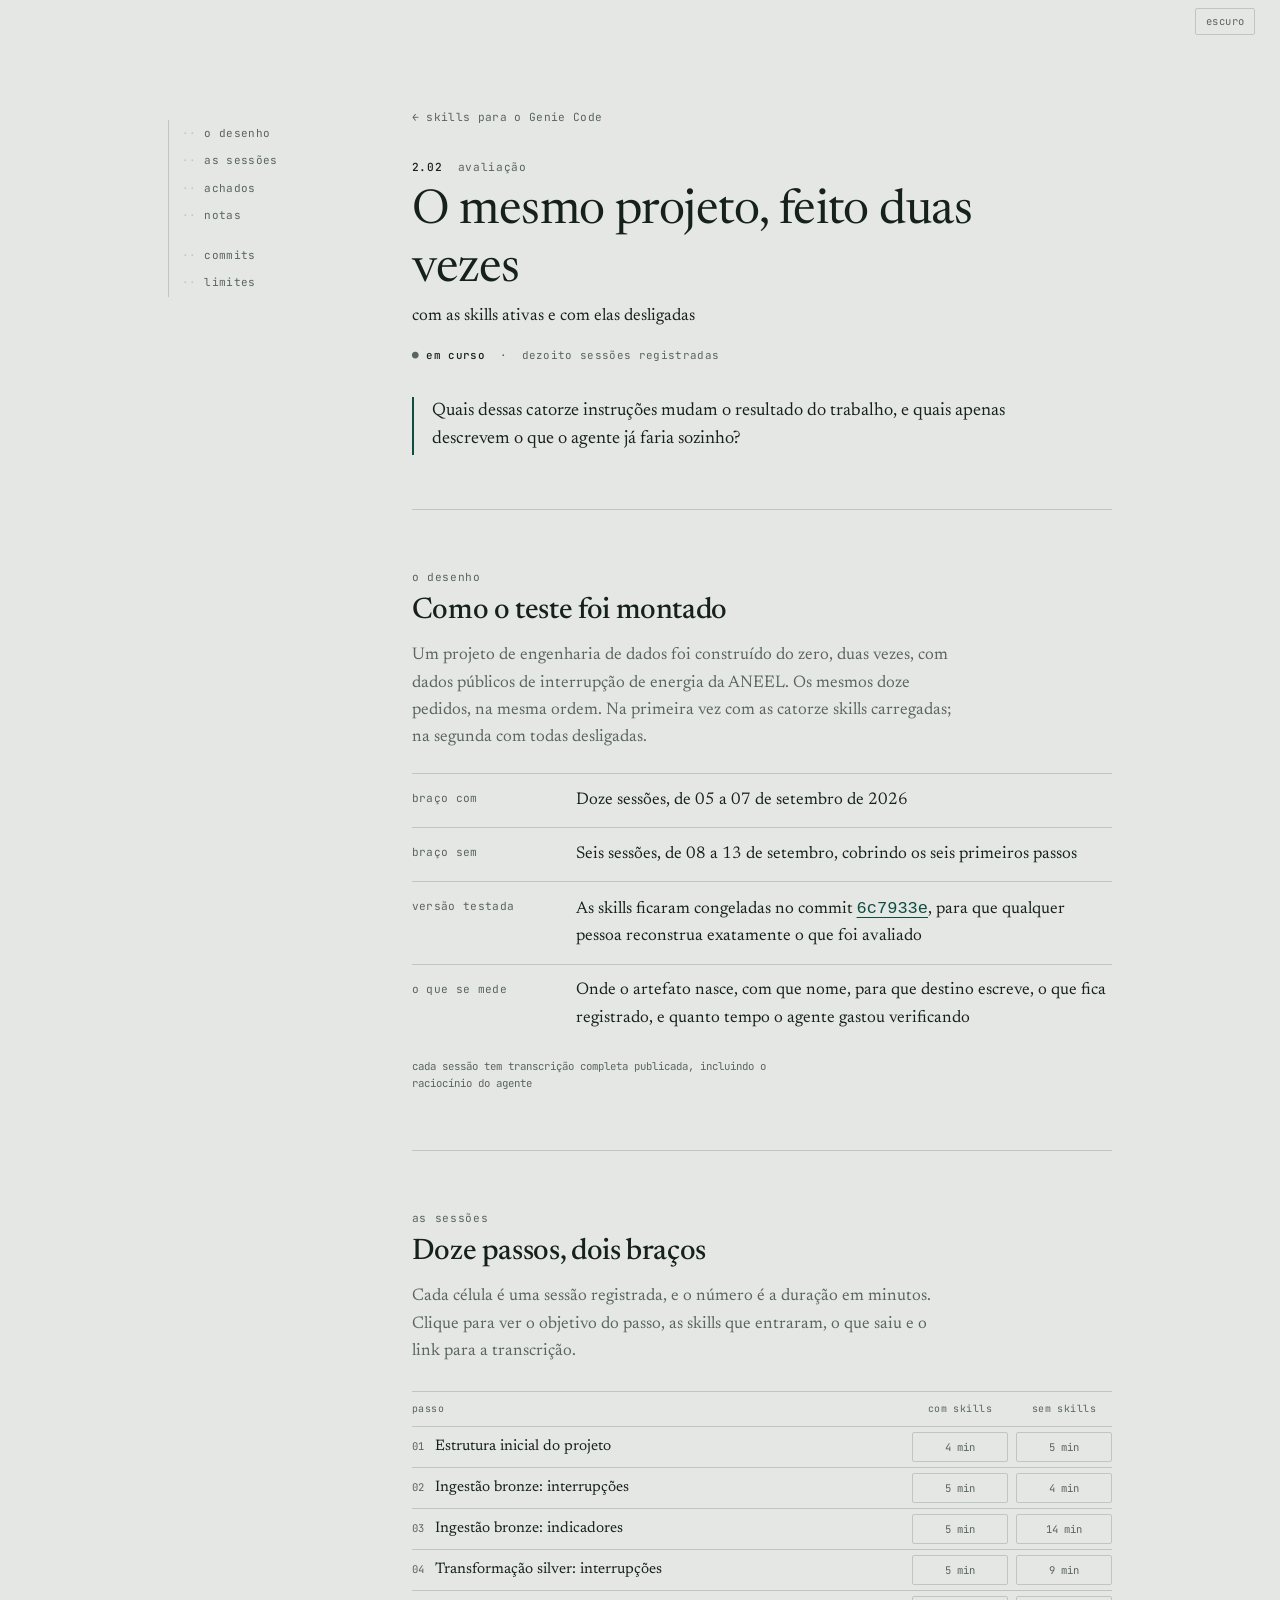
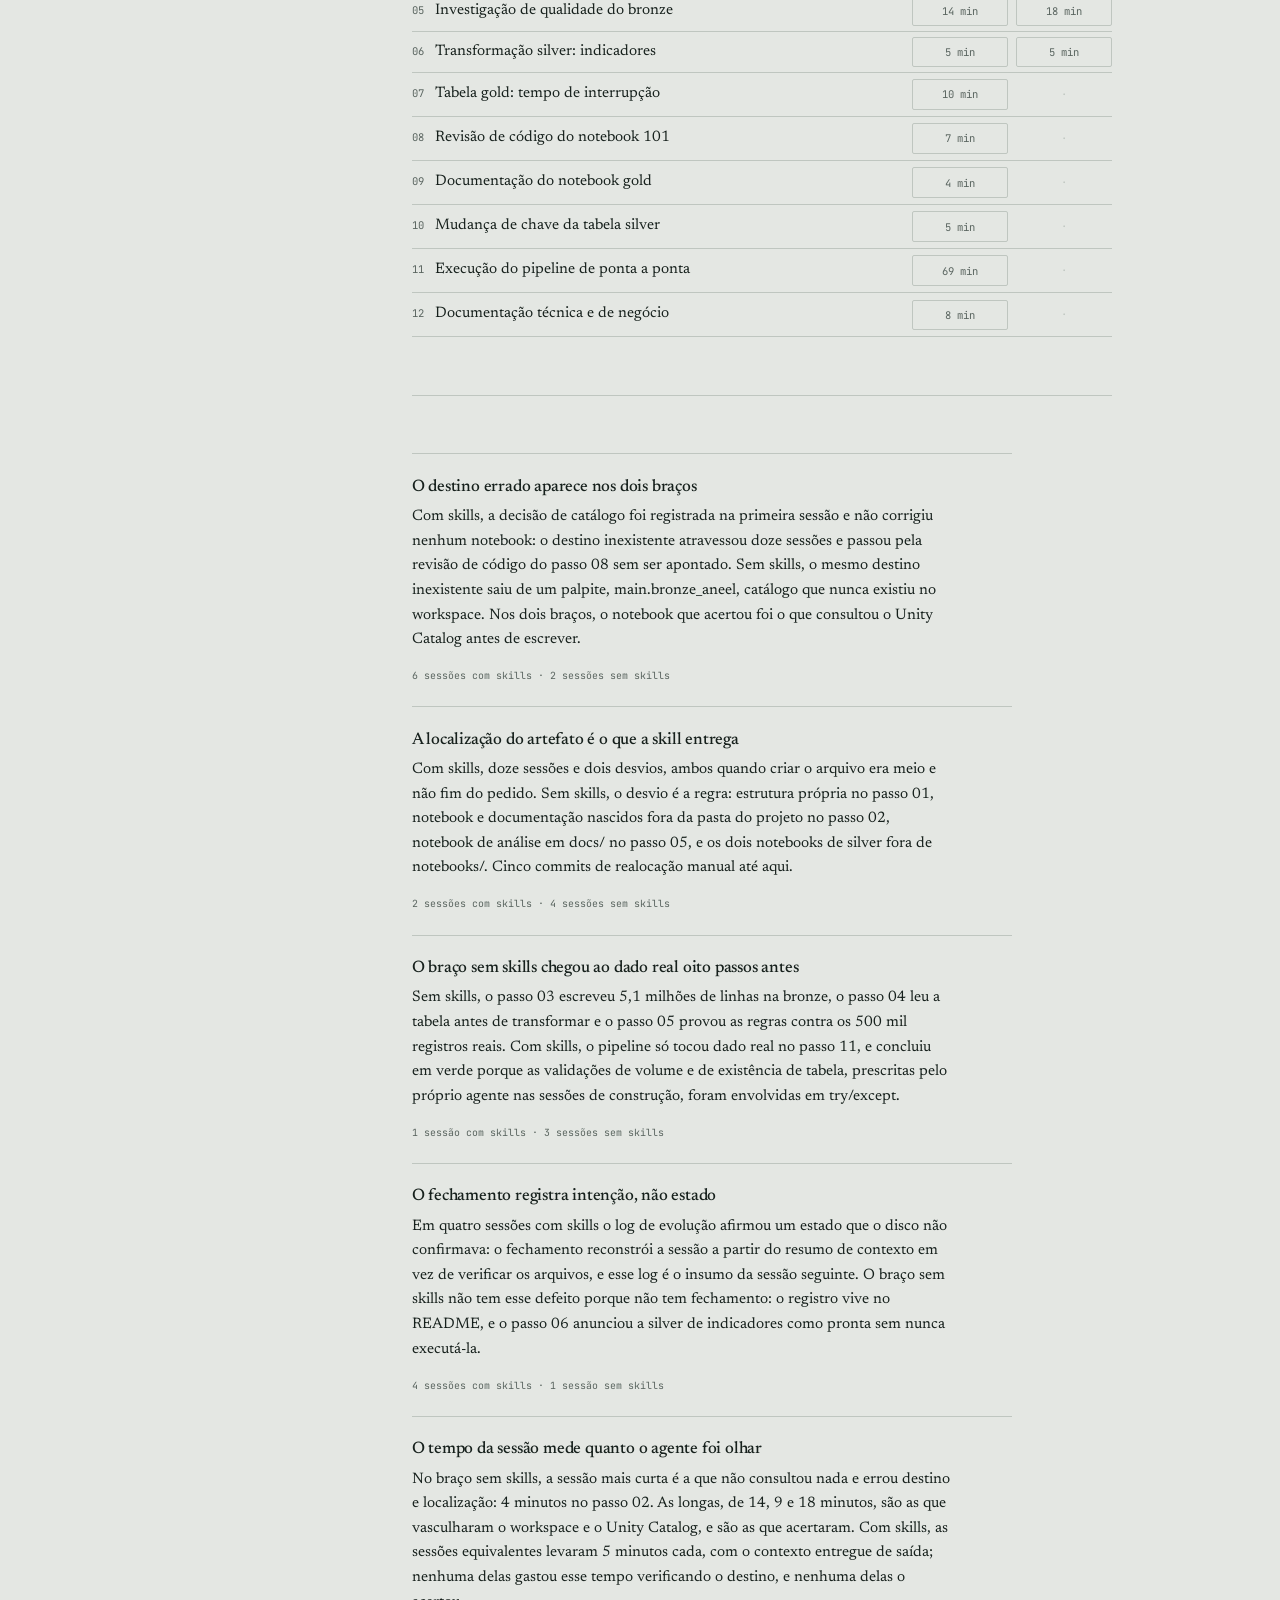
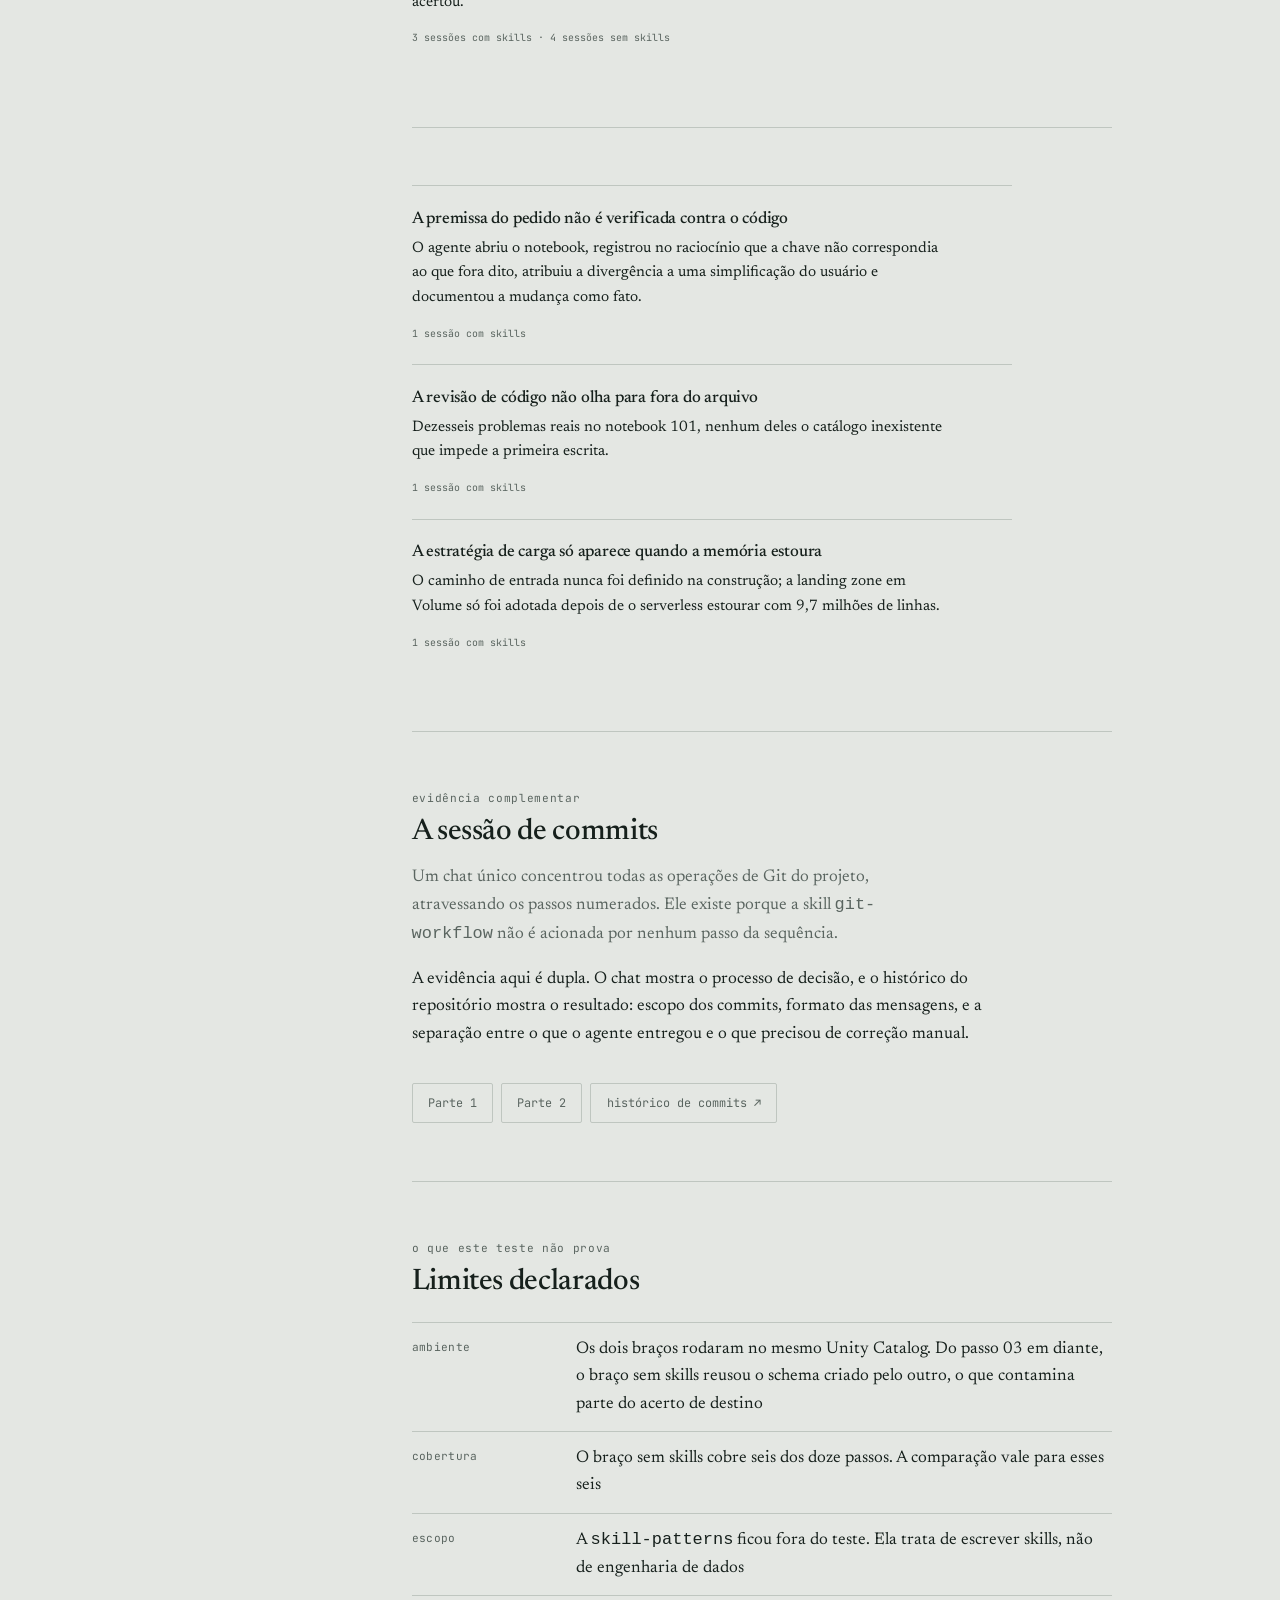
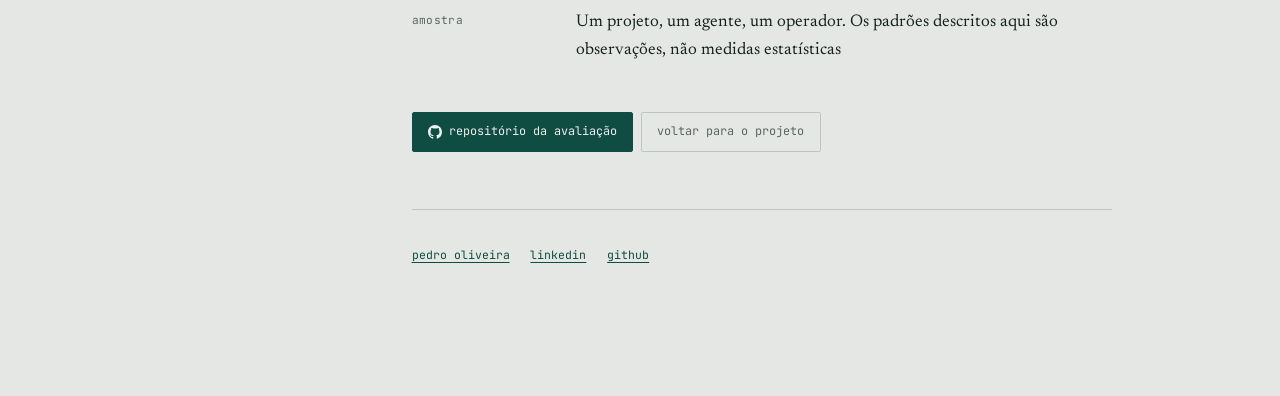
==== avaliacao-skills/index.html @ 4bc43407 "inclui a nova página da avaliação das skills" ====
<!DOCTYPE html>
<html lang="pt-BR">
<head>
<meta charset="utf-8">
<meta name="viewport" content="width=device-width, initial-scale=1">
<title>Avaliação das skills do Genie Code · Pedro Oliveira</title>

<meta name="robots" content="index, follow">
<meta name="author" content="Pedro Oliveira">
<meta name="description" content="Avaliação empírica de catorze skills do Databricks Genie Code: dezoito sessões em dois braços pareados, com as skills ativas e desligadas, sobre o mesmo projeto de dados da ANEEL, com transcrição completa e versão congelada por commit.">
<link rel="icon" href="/favicon.ico" sizes="any">
<link rel="icon" href="/favicon.svg" type="image/svg+xml">
<link rel="apple-touch-icon" href="/apple-touch-icon.png">
<link rel="canonical" href="https://1pedroosilva.github.io/avaliacao-skills/">

<meta property="og:type" content="article">
<meta property="og:locale" content="pt_BR">
<meta property="og:url" content="https://1pedroosilva.github.io/avaliacao-skills/">
<meta property="og:title" content="Avaliação das skills do Genie Code">
<meta property="og:description" content="O mesmo projeto de dados feito duas vezes, com as skills ativas e com elas desligadas. Dezoito sessões, transcrição completa, versão congelada.">
<meta property="og:image" content="https://1pedroosilva.github.io/og.png">
<meta name="twitter:card" content="summary_large_image">

<script type="application/ld+json">
{
  "@context":"https://schema.org",
  "@type":"Dataset",
  "name":"Avaliacao pareada de skills do Databricks Genie Code",
  "description":"Dezoito sessoes de trabalho registradas em dois bracos pareados, doze com skills ativas e seis sem, sobre o mesmo projeto de engenharia de dados com dados publicos da ANEEL.",
  "url":"https://1pedroosilva.github.io/avaliacao-skills/",
  "license":"https://github.com/1pedroosilva/genie-skills-eval",
  "creator":{"@type":"Person","name":"Pedro Oliveira","url":"https://1pedroosilva.github.io/"},
  "variableMeasured":["localizacao do artefato","nomenclatura","destino de gravacao","registro de estado","duracao da sessao"]
}
</script>

<meta name="color-scheme" content="light dark">
<script>
(function(){
  var t=null;
  try{t=localStorage.getItem('tema');}catch(e){}
  if(!t) t = matchMedia('(prefers-color-scheme: dark)').matches ? 'escuro' : 'claro';
  document.documentElement.dataset.tema=t;
})();
</script>

<link rel="preconnect" href="https://fonts.googleapis.com">
<link rel="preconnect" href="https://fonts.gstatic.com" crossorigin>
<link href="https://fonts.googleapis.com/css2?family=Newsreader:ital,opsz,wght@0,6..72,300;0,6..72,400;0,6..72,500;0,6..72,600&family=JetBrains+Mono:wght@400;500&display=swap" rel="stylesheet">

<style>
:root{
  --paper:#E4E7E3; --panel:#EDEFEC; --panel-deep:#D9DDD8;
  --ink:#16201C; --ink-soft:#5A6560; --rule:#BFC6C0;
  --accent:#0F4C42; --flag:#9C4A2F;
  --serif:"Newsreader",Georgia,serif;
  --mono:"JetBrains Mono",ui-monospace,SFMono-Regular,Menlo,monospace;
  --col:60ch; --step:220ms;
}
html[data-tema="escuro"]{
  --paper:#151B19; --panel:#1C2321; --panel-deep:#111716;
  --ink:#DCE3DE; --ink-soft:#8B9891; --rule:#2C3633;
  --accent:#79C4B0; --flag:#D4785C;
}
@media (prefers-reduced-motion:reduce){
  :root{--step:1ms}
  *,*::before,*::after{animation-duration:1ms!important;transition-duration:1ms!important}
}
*{box-sizing:border-box}
html{scroll-behavior:smooth}
@media (prefers-reduced-motion:reduce){html{scroll-behavior:auto}}

body{
  margin:0;background:var(--paper);color:var(--ink);
  font-family:var(--serif);font-size:17px;line-height:1.62;
  font-optical-sizing:auto;-webkit-font-smoothing:antialiased;
}
a{color:var(--accent);text-underline-offset:.22em;text-decoration-thickness:.055em}
a:hover{color:var(--ink)}
:focus-visible{outline:2px solid var(--accent);outline-offset:3px;border-radius:2px}

h1,h2,h3,h4{font-weight:500;line-height:1.2;letter-spacing:-.012em;margin:0}
h1{font-size:clamp(1.95rem,5.2vw,3rem);font-weight:400}
h2{font-size:clamp(1.4rem,3.6vw,1.85rem)}
h3{font-size:1.08rem}
h4{font-family:var(--mono);font-size:.84rem;font-weight:500}
p{margin:0 0 1em;max-width:var(--col)}
p:last-child{margin-bottom:0}

.shell{max-width:1040px;margin:0 auto;padding:0 clamp(1.15rem,4vw,3rem);display:grid;grid-template-columns:minmax(0,1fr)}
@media (min-width:1000px){.shell{grid-template-columns:186px minmax(0,1fr);column-gap:3.6rem}}
.index{display:none}
@media (min-width:1000px){
  .index{display:block;position:sticky;top:0;align-self:start;height:100vh;padding-top:7.5rem;overflow:hidden}
  .index ol{list-style:none;margin:0;padding:0;border-left:1px solid var(--rule)}
  .index a{
    display:flex;gap:.5rem;padding:.3rem 0 .3rem .8rem;margin-left:-1px;border-left:1px solid transparent;
    font-family:var(--mono);font-size:.69rem;letter-spacing:.03em;color:var(--ink-soft);
    text-decoration:none;transition:color var(--step),border-color var(--step);
  }
  .index a[aria-current="true"]{color:var(--ink);border-left-color:var(--accent)}
  .index a:hover{color:var(--ink)}
  .index .num{color:var(--rule);font-variant-numeric:tabular-nums}
  .index a[aria-current="true"] .num{color:var(--accent)}
  .index .gap{height:.75rem}
}
.tema{
  position:fixed;top:.5rem;right:clamp(.8rem,3vw,1.6rem);z-index:60;
  font-family:var(--mono);font-size:.66rem;letter-spacing:.04em;
  padding:.34rem .6rem;cursor:pointer;
  background:color-mix(in srgb,var(--paper) 82%,transparent);backdrop-filter:blur(9px);
  color:var(--ink-soft);border:1px solid var(--rule);border-radius:2px;
  transition:color var(--step),border-color var(--step);
}
.tema:hover{color:var(--ink);border-color:var(--ink-soft)}

.railbar{
  position:sticky;top:0;z-index:40;display:flex;align-items:center;
  padding:.55rem clamp(1.15rem,4vw,3rem);
  background:color-mix(in srgb,var(--paper) 88%,transparent);backdrop-filter:blur(9px);
  border-bottom:1px solid var(--rule);
  font-family:var(--mono);font-size:.68rem;letter-spacing:.05em;color:var(--ink-soft);
}
.railbar .bar{position:absolute;left:0;right:0;bottom:-1px;height:1px;pointer-events:none}
.railbar .bar i{display:block;height:100%;background:var(--accent);width:0;transition:width 90ms linear}
@media (min-width:1000px){.railbar{display:none}}

main{padding-bottom:4rem;min-width:0}
section{padding:3.6rem 0;border-top:1px solid var(--rule);min-width:0}
section:first-of-type{border-top:0}
.marker{font-family:var(--mono);font-size:.7rem;letter-spacing:.06em;color:var(--ink-soft);margin-bottom:.5rem}
.marker b{color:var(--ink);font-weight:500}
.lede{font-size:1.06rem;color:var(--ink-soft);max-width:var(--col)}
.pstatus{font-family:var(--mono);font-size:.68rem;color:var(--ink-soft);letter-spacing:.03em;margin:.7rem 0 0}
.pstatus b{color:var(--ink);font-weight:500}
.hint{font-family:var(--mono);font-size:.67rem;color:var(--ink-soft);margin-top:.8rem;max-width:var(--col)}

.back{
  display:inline-flex;gap:.45rem;font-family:var(--mono);font-size:.7rem;letter-spacing:.03em;
  text-decoration:none;color:var(--ink-soft);margin-bottom:2rem;
}
.back:hover{color:var(--ink)}
.hero{padding:6.5rem 0 3.4rem}
.hero h1{margin-bottom:.2rem;max-width:22ch}
.reveal{opacity:0;transform:translateY(9px);animation:rise .6s cubic-bezier(.2,.7,.3,1) forwards}
.reveal:nth-child(2){animation-delay:.06s}
.reveal:nth-child(3){animation-delay:.13s}
.reveal:nth-child(4){animation-delay:.2s}
.reveal:nth-child(5){animation-delay:.27s}
@keyframes rise{to{opacity:1;transform:none}}
@media (prefers-reduced-motion:reduce){.reveal{opacity:1;transform:none;animation:none}}

.ask{
  margin:2rem 0 0;padding:.1rem 0 .1rem 1.15rem;border-left:2px solid var(--accent);
  font-size:1.14rem;line-height:1.5;color:var(--ink);max-width:var(--col);
}

/* cabeçalho de etapa */
.stage{display:flex;align-items:baseline;gap:1rem;margin-bottom:.35rem;max-width:var(--col)}
.stage .n{
  font-family:var(--mono);font-size:.72rem;color:var(--accent);letter-spacing:.06em;
  flex:0 0 auto;padding-top:.1rem;
}
.q{margin:.7rem 0 1.4rem;max-width:var(--col);font-size:1.02rem}
.q em{
  display:block;font-family:var(--mono);font-style:normal;font-size:.65rem;
  letter-spacing:.07em;color:var(--ink-soft);margin-bottom:.4rem;
}

/* cadeia das etapas */
.chain{display:flex;flex-wrap:wrap;gap:.3rem;margin-top:1.6rem;max-width:var(--col)}
.chain a{
  font-family:var(--mono);font-size:.68rem;padding:.42rem .68rem;text-decoration:none;
  color:var(--ink-soft);border:1px solid var(--rule);border-radius:2px;
  transition:color var(--step),border-color var(--step);
}
.chain a:hover{color:var(--ink);border-color:var(--ink-soft)}
.chain a .dot{color:var(--accent)}
.chain a.off{color:var(--rule)}
.chain a.off .dot{color:var(--rule)}
.chain a .ar{color:var(--rule);margin-left:.15rem;transition:transform var(--step),color var(--step);display:inline-block}
.chain a:hover .ar{color:var(--accent);transform:translateY(2px)}

/* retorno ao mapa das etapas */
.nav{display:flex;align-items:center;gap:.1rem;margin-left:auto;flex:0 0 auto}
.nav a,.nav span{
  display:inline-flex;align-items:center;justify-content:center;
  width:28px;height:28px;border-radius:2px;color:var(--ink-soft);
  transition:color var(--step),background var(--step);
}
.nav a:hover{color:var(--accent);background:var(--panel)}
.nav span{color:var(--rule);cursor:default}
.nav svg{width:15px;height:15px;fill:none;stroke:currentColor;stroke-width:1.6;
  stroke-linecap:round;stroke-linejoin:round}

/* botão flutuante de topo */
.topo{
  position:fixed;right:clamp(.8rem,3vw,1.6rem);bottom:1.1rem;z-index:55;
  display:flex;align-items:center;gap:.4rem;padding:.45rem .7rem;cursor:pointer;
  font-family:var(--mono);font-size:.65rem;letter-spacing:.04em;
  background:color-mix(in srgb,var(--paper) 88%,transparent);backdrop-filter:blur(9px);
  color:var(--ink-soft);border:1px solid var(--rule);border-radius:2px;
  opacity:0;pointer-events:none;transform:translateY(6px);
  transition:opacity var(--step),transform var(--step),color var(--step),border-color var(--step);
}
.topo.on{opacity:1;pointer-events:auto;transform:none}
.topo:hover{color:var(--ink);border-color:var(--ink-soft)}

/* etiquetas de tema */
.temas{display:flex;flex-wrap:wrap;align-items:center;gap:.3rem;margin-top:1.4rem;max-width:var(--col)}
.temas em{
  font-family:var(--mono);font-size:.62rem;font-style:normal;letter-spacing:.06em;
  color:var(--rule);margin-right:.2rem;
}
.temas span{
  font-family:var(--mono);font-size:.64rem;letter-spacing:.02em;color:var(--ink-soft);
  border:1px solid var(--rule);border-radius:2px;padding:.22rem .5rem;
}

/* nota técnica */
.tech-note{
  font-family:var(--mono);font-size:.69rem;line-height:1.85;color:var(--ink-soft);
  margin-top:1.1rem;padding-left:.9rem;border-left:2px solid var(--rule);max-width:var(--col);
}
.tech-note b{color:var(--ink);font-weight:500}

/* widget: republicação */
.widget{margin-top:1.7rem;border:1px solid var(--rule);border-radius:2px;background:var(--panel);padding:1.1rem 1.15rem;max-width:var(--col)}
.wlabel{font-family:var(--mono);font-size:.66rem;letter-spacing:.04em;color:var(--ink-soft);margin-bottom:.9rem}
input[type=range]{
  -webkit-appearance:none;appearance:none;width:100%;height:2px;background:var(--rule);
  border-radius:2px;outline:none;cursor:pointer;margin:.2rem 0;
}
input[type=range]::-webkit-slider-thumb{
  -webkit-appearance:none;width:17px;height:17px;border-radius:50%;
  background:var(--accent);border:3px solid var(--panel);cursor:grab;
}
input[type=range]::-moz-range-thumb{
  width:17px;height:17px;border-radius:50%;background:var(--accent);
  border:3px solid var(--panel);cursor:grab;
}
.scale{display:flex;justify-content:space-between;font-family:var(--mono);font-size:.62rem;color:var(--ink-soft);margin-top:.35rem}
.readout{margin-top:1rem;padding-top:.9rem;border-top:1px solid var(--rule);font-family:var(--mono);font-size:.72rem;line-height:1.85}
.readout .big{font-size:1.5rem;color:var(--ink);letter-spacing:-.01em;display:block;margin:.15rem 0 .35rem;font-variant-numeric:tabular-nums}
.readout .meta{color:var(--ink-soft)}

table{border-collapse:collapse;width:100%;margin-top:1.2rem;font-family:var(--mono);font-size:.68rem;max-width:var(--col)}
th{text-align:left;font-weight:400;color:var(--ink-soft);letter-spacing:.04em;padding:.45rem .6rem .45rem 0;border-bottom:1px solid var(--rule)}
td{padding:.5rem .6rem .5rem 0;border-bottom:1px solid var(--rule);color:var(--ink-soft);font-variant-numeric:tabular-nums;transition:color var(--step)}
tr[data-on="true"] td{color:var(--ink)}
tr[data-on="true"] td:first-child::before{content:"\25B8 ";color:var(--accent)}

/* widget: comparador de escala */
.diff{display:grid;position:relative;border:1px solid var(--rule);border-radius:2px;overflow:hidden;background:var(--panel)}
.pane{grid-area:1/1;padding:1.1rem 1.15rem;font-family:var(--mono);font-size:.7rem;line-height:1.95}
.pane.b{background:var(--panel-deep)}
.pane.a{background:var(--panel);border-right:2px solid var(--accent)}
.pane .co{color:var(--ink-soft);letter-spacing:.03em}
.pane .vl{color:var(--ink);font-variant-numeric:tabular-nums;font-size:.86rem}
.pane .note{display:block;margin-top:.9rem;color:var(--ink-soft);line-height:1.7}
.pane .warn{color:var(--flag)}

/* pilar em acordeão */
.acc{margin-top:1.8rem;max-width:var(--col)}
details{border-bottom:1px solid var(--rule)}
details.first{border-top:1px solid var(--rule)}
summary{cursor:pointer;list-style:none;padding:.9rem 0;display:flex;gap:.9rem;align-items:baseline}
summary::-webkit-details-marker{display:none}
summary::after{content:"+";margin-left:auto;color:var(--ink-soft);font-family:var(--mono);font-size:.9rem}
details[open] summary::after{content:"\2212";color:var(--accent)}
summary:hover{color:var(--accent)}
summary h4{font-family:var(--serif);font-size:1.02rem;font-weight:500;letter-spacing:-.01em}
.dbody{padding:0 0 1.3rem}
.dbody p{font-size:.95rem}

/* linha do tempo */
.tl{margin-top:1.6rem;border-left:1px solid var(--rule);padding-left:1.4rem}
.tl li{list-style:none;position:relative;padding-bottom:1.9rem}
.tl li:last-child{padding-bottom:0}
.tl li::before{
  content:"";position:absolute;left:calc(-1.4rem - 4px);top:.55rem;
  width:7px;height:7px;border-radius:50%;background:var(--paper);border:1px solid var(--ink-soft);
}
.tl li[data-undo="true"]::before{background:var(--flag);border-color:var(--flag)}
.tl ul{margin:0;padding:0}
.tl .d{font-family:var(--mono);font-size:.66rem;color:var(--ink-soft);letter-spacing:.04em}
.tl h4{margin:.15rem 0 .45rem;font-family:var(--serif);font-size:1.02rem;font-weight:500;letter-spacing:-.01em}
.tl p{font-size:.95rem}

.rows{margin-top:1.3rem}
.row{display:grid;gap:.25rem 2rem;padding:.8rem 0;border-top:1px solid var(--rule)}
@media (min-width:640px){.row{grid-template-columns:132px 1fr}}
.row .k{font-family:var(--mono);font-size:.7rem;color:var(--ink-soft);letter-spacing:.03em;padding-top:.22em}
.row .v{max-width:var(--col)}

.go{display:flex;flex-wrap:wrap;gap:.5rem;margin-top:2.2rem}
.go .chatbtn{
  font-family:var(--mono);font-size:.74rem;padding:.58rem .95rem;cursor:pointer;
  background:transparent;border:1px solid var(--rule);border-radius:2px;color:var(--ink-soft);
  transition:color var(--step),border-color var(--step);
}
.go .chatbtn:hover{color:var(--ink);border-color:var(--ink-soft)}
.go a{
  display:inline-flex;align-items:center;gap:.45rem;
  font-family:var(--mono);font-size:.74rem;padding:.58rem .95rem;text-decoration:none;
  border:1px solid var(--rule);border-radius:2px;color:var(--ink-soft);
  transition:background var(--step),color var(--step),border-color var(--step);
}
.go a:hover{color:var(--ink);border-color:var(--ink-soft)}
.go a.main{background:var(--accent);border-color:var(--accent);color:var(--panel)}
.go a.main:hover{background:transparent;color:var(--ink);border-color:var(--ink-soft)}
html[data-tema="escuro"] .go a.main{color:#101614}
html[data-tema="escuro"] .go a.main:hover{color:var(--ink)}
.go a svg{width:14px;height:14px;fill:currentColor;flex:0 0 auto}

@media (max-width:520px){
  body{font-size:16px}
  .hero{padding:5rem 0 3rem}
  .ask{font-size:1.04rem}
  .stage{gap:.7rem}
  .pane{font-size:.64rem;padding:.9rem}
}

footer{border-top:1px solid var(--rule);padding:2.2rem 0 4rem;font-family:var(--mono);font-size:.72rem;color:var(--ink-soft)}
footer a{margin-right:1.3rem}

/* ── simulações ───────────────────────────── */
.sim{margin-top:1.5rem;border:1px solid var(--rule);border-radius:2px;background:var(--panel);max-width:var(--col);overflow:hidden}
.simhead{
  display:flex;align-items:center;gap:.6rem;padding:.6rem .95rem;border-bottom:1px solid var(--rule);
  font-family:var(--mono);font-size:.65rem;letter-spacing:.04em;color:var(--ink-soft);
}
.tag{
  margin-left:auto;font-size:.58rem;letter-spacing:.07em;padding:.12rem .38rem;
  border:1px solid var(--rule);border-radius:2px;color:var(--ink-soft);
}
.btns{display:flex;flex-wrap:wrap;gap:.35rem;padding:.8rem .95rem 0}
.btns button{
  font-family:var(--mono);font-size:.65rem;padding:.36rem .6rem;cursor:pointer;
  background:transparent;color:var(--ink-soft);border:1px solid var(--rule);border-radius:2px;
  transition:background var(--step),color var(--step),border-color var(--step);
}
.btns button:hover{color:var(--ink);border-color:var(--ink-soft)}
.btns button[aria-pressed="true"]{background:var(--accent);border-color:var(--accent);color:var(--panel)}
html[data-tema="escuro"] .btns button[aria-pressed="true"]{color:#101614}
.log{padding:.9rem .95rem 1.05rem;font-family:var(--mono);font-size:.67rem;line-height:1.95}
.log .ln{display:flex;gap:.7rem;opacity:0;animation:slidein .3s ease-out forwards}
.log .ln .y{color:var(--ink-soft);flex:0 0 3.4em;font-variant-numeric:tabular-nums}
.log .ln .s{color:var(--ink)}
.log .ln.mut .s{color:var(--ink-soft)}
.log .ln.hit .s{color:var(--accent)}
.log .ln.bad .s{color:var(--flag)}
.log .sum{
  display:block;margin-top:.75rem;padding-top:.6rem;border-top:1px solid var(--rule);
  color:var(--ink-soft);opacity:0;animation:slidein .3s .18s ease-out forwards;
}
.log .sum b{color:var(--ink);font-weight:500}
@keyframes slidein{from{opacity:0;transform:translateX(-4px)}to{opacity:1;transform:none}}
@media (prefers-reduced-motion:reduce){.log .ln,.log .sum{animation:none;opacity:1}}

/* trecho de código */
.code{
  margin-top:1.2rem;border:1px solid var(--rule);border-radius:2px;
  background:var(--panel-deep);overflow:hidden;
}
.code .file{
  display:flex;align-items:center;gap:.5rem;padding:.5rem .85rem;border-bottom:1px solid var(--rule);
  font-family:var(--mono);font-size:.62rem;letter-spacing:.03em;color:var(--ink-soft);
}
.code .file b{color:var(--ink);font-weight:500}
.code pre{
  margin:0;padding:.85rem .85rem .95rem;overflow-x:auto;
  font-family:var(--mono);font-size:.66rem;line-height:1.85;color:var(--ink);
}
.code .cm{color:var(--ink-soft)}
.code .kw{color:var(--accent)}
.code .st{color:var(--ink-soft)}

/* abas dos pilares */
.tabs{display:flex;flex-wrap:wrap;gap:.35rem;margin-top:1.7rem;max-width:var(--col)}
.tabs button{
  font-family:var(--mono);font-size:.68rem;padding:.45rem .75rem;cursor:pointer;
  background:transparent;color:var(--ink-soft);border:1px solid var(--rule);border-radius:2px;
  transition:background var(--step),color var(--step),border-color var(--step);
}
.tabs button:hover{color:var(--ink);border-color:var(--ink-soft)}
.tabs button[aria-selected="true"]{background:var(--accent);border-color:var(--accent);color:var(--panel)}
html[data-tema="escuro"] .tabs button[aria-selected="true"]{color:#101614}
.tabbody{
  margin-top:.75rem;max-width:var(--col);border:1px solid var(--rule);border-radius:2px;
  background:var(--panel);padding:1.2rem 1.25rem;
}
.tabbody h4{font-family:var(--serif);font-size:1.06rem;font-weight:500;letter-spacing:-.01em}
.tabbody .one{font-family:var(--mono);font-size:.7rem;color:var(--ink-soft);margin:.3rem 0 .9rem}
.tabbody p{font-size:.95rem}
.tabpanel[hidden]{display:none}
.tabpanel{animation:fadein var(--step) ease-out}
@keyframes fadein{from{opacity:.35}to{opacity:1}}
@media (prefers-reduced-motion:reduce){.tabpanel{animation:none}}

/* mapa dos três problemas */
.probs{margin-top:1.5rem;max-width:var(--col)}
.prob{
  display:grid;gap:.15rem .9rem;padding:.85rem 0;border-top:1px solid var(--rule);
  text-decoration:none;color:inherit;transition:border-color var(--step);
}
.prob:last-child{border-bottom:1px solid var(--rule)}
@media (min-width:560px){.prob{grid-template-columns:1fr auto;align-items:baseline}}
.prob .t{font-size:1rem}
.prob .g{font-family:var(--mono);font-size:.64rem;color:var(--ink-soft);letter-spacing:.03em;white-space:nowrap}
.prob:hover{border-color:var(--accent)}
.prob:hover .t{color:var(--accent)}
.prob:hover .g{color:var(--ink)}


/* matriz de sessões */
.matriz{margin-top:1.6rem;border-top:1px solid var(--rule)}
.mcab{display:grid;grid-template-columns:1fr 96px 96px;gap:.5rem;padding:.55rem 0;
  border-bottom:1px solid var(--rule);font-family:var(--mono);font-size:.62rem;
  letter-spacing:.05em;color:var(--ink-soft)}
.mcab span:not(:first-child){text-align:center}
.lin{display:grid;grid-template-columns:1fr 96px 96px;gap:.5rem;align-items:center;
  padding:.3rem 0;border-bottom:1px solid var(--rule)}
.lin .tit{display:flex;gap:.7rem;align-items:baseline;font-size:.95rem;min-width:0}
.lin .tit i{font-family:var(--mono);font-size:.66rem;font-style:normal;color:var(--ink-soft);flex:0 0 auto}
.cel{
  font-family:var(--mono);font-size:.66rem;padding:.45rem .2rem;cursor:pointer;text-align:center;
  background:transparent;color:var(--ink-soft);border:1px solid var(--rule);border-radius:2px;
  transition:background var(--step),color var(--step),border-color var(--step);
}
.cel:hover{color:var(--ink);border-color:var(--ink-soft)}
.cel[aria-pressed="true"]{background:var(--accent);border-color:var(--accent);color:var(--panel)}
html[data-tema="escuro"] .cel[aria-pressed="true"]{color:#101614}
.cel.vazia{border-color:transparent;color:var(--rule);cursor:default;pointer-events:none}

.det{margin:.2rem 0 .9rem;border-left:2px solid var(--accent);background:var(--panel);
  padding:1.1rem 1.2rem;border-radius:0 2px 2px 0;position:relative;
  animation:abrirdet .22s ease-out}
.det[hidden]{display:none}
@keyframes abrirdet{from{opacity:0;transform:translateY(-4px)}to{opacity:1;transform:none}}
.fechar{
  position:absolute;top:.75rem;right:.85rem;cursor:pointer;
  font-family:var(--mono);font-size:.62rem;letter-spacing:.04em;padding:.28rem .5rem;
  background:transparent;color:var(--ink-soft);border:1px solid var(--rule);border-radius:2px;
}
.fechar:hover{color:var(--ink);border-color:var(--ink-soft)}
.det .meta{font-family:var(--mono);font-size:.63rem;letter-spacing:.04em;color:var(--ink-soft);margin-bottom:.3rem}
.det h3{font-size:1.1rem;font-weight:500;margin-bottom:.7rem}
.det .obj{font-size:.97rem;margin-bottom:1.1rem}
.det .rot{font-family:var(--mono);font-size:.62rem;letter-spacing:.06em;color:var(--ink-soft);
  margin:1rem 0 .45rem;padding-top:.75rem;border-top:1px solid var(--rule)}
.det ul{list-style:none;margin:0;padding:0}
.det li{font-family:var(--mono);font-size:.68rem;line-height:1.9;display:flex;flex-wrap:wrap;gap:.15rem .6rem}
.det li .glosa{color:var(--ink-soft)}
.det .manual{color:var(--flag);font-size:.62rem}
.det .nada{font-family:var(--mono);font-size:.66rem;color:var(--ink-soft)}
.det .abrir{display:inline-flex;align-items:center;gap:.4rem;margin-top:1.2rem;cursor:pointer;
  font-family:var(--mono);font-size:.7rem;padding:.5rem .85rem;text-decoration:none;
  background:transparent;border:1px solid var(--accent);border-radius:2px;color:var(--accent)}
.det .abrir:hover{background:var(--accent);color:var(--panel)}
html[data-tema="escuro"] .det .abrir:hover{color:#101614}

/* camada de leitura da transcrição */
.leitor{position:fixed;inset:0;z-index:90;display:none}
.leitor.on{display:block}
.leitor .fundo{position:absolute;inset:0;background:color-mix(in srgb,var(--ground,#000) 58%,transparent);
  backdrop-filter:blur(3px)}
.leitor .caixa{
  position:absolute;inset:2.5vh 50% 2.5vh 50%;transform:translateX(-50%);
  width:min(1080px,96vw);display:flex;flex-direction:column;
  background:var(--paper);border:1px solid var(--rule);border-radius:3px;overflow:hidden;
}
.leitor .topo-caixa{
  display:flex;align-items:center;gap:.8rem;padding:.7rem .9rem;
  border-bottom:1px solid var(--rule);background:var(--panel);
  font-family:var(--mono);font-size:.66rem;color:var(--ink-soft);
}
.leitor .topo-caixa b{color:var(--ink);font-weight:500}
.leitor .topo-caixa .dir{margin-left:auto;display:flex;gap:.4rem}
.leitor .topo-caixa a,.leitor .topo-caixa button{
  font-family:var(--mono);font-size:.64rem;padding:.32rem .6rem;cursor:pointer;text-decoration:none;
  background:transparent;color:var(--ink-soft);border:1px solid var(--rule);border-radius:2px;
}
.leitor .topo-caixa a:hover,.leitor .topo-caixa button:hover{color:var(--ink);border-color:var(--ink-soft)}
.leitor iframe{flex:1 1 auto;width:100%;border:0;background:var(--paper)}
@media (max-width:620px){.leitor .caixa{inset:0;width:100%;transform:none;border-radius:0;border:0}}
body.travado{overflow:hidden}

/* achados */
.ach{padding:1.4rem 0;border-top:1px solid var(--rule);max-width:var(--col)}
.ach h3{font-size:1.05rem;font-weight:500;margin-bottom:.5rem}
.ach p{font-size:.95rem}
.ach .onde{font-family:var(--mono);font-size:.62rem;color:var(--ink-soft);margin-top:.7rem}
</style>
</head>

<body>

<button class="tema" id="tema" type="button" aria-label="Alternar tema"></button>
<button class="topo" id="topo" type="button"><span>&#8593;</span> topo</button>

<div class="railbar">
  <span id="railLabel">a avaliação</span>
  <span class="bar"><i id="railFill"></i></span>
</div>

<div class="shell">
  <nav class="index" aria-label="Seções">
    <ol>
      <li><a href="#desenho"><span class="num">··</span> o desenho</a></li>
      <li><a href="#sessoes"><span class="num">··</span> as sessões</a></li>
      <li><a href="#achados"><span class="num">··</span> achados</a></li>
      <li><a href="#notas"><span class="num">··</span> notas</a></li>
      <li class="gap"></li>
      <li><a href="#commits"><span class="num">··</span> commits</a></li>
      <li><a href="#limites"><span class="num">··</span> limites</a></li>
    </ol>
  </nav>

  <main>

    <section class="hero" id="topo-sec">
      <a class="back" href="/projeto-databricks-skills/">&#8592; skills para o Genie Code</a>
      <p class="marker"><b>2.02</b> &nbsp;avaliação</p>
      <h1>O mesmo projeto, feito duas vezes</h1>
      <p class="sub">com as skills ativas e com elas desligadas</p>
      <p class="pstatus">&#9679; <b>em curso</b> &nbsp;·&nbsp; dezoito sessões registradas</p>
      <p class="ask">
        Quais dessas catorze instruções mudam o resultado do trabalho, e quais apenas descrevem
        o que o agente já faria sozinho?
      </p>
    </section>

    <section id="desenho">
      <p class="marker">o desenho</p>
      <h2>Como o teste foi montado</h2>
      <p class="lede" style="margin-top:.8rem">
        Um projeto de engenharia de dados foi construído do zero, duas vezes, com dados públicos
        de interrupção de energia da ANEEL. Os mesmos doze pedidos, na mesma ordem. Na primeira
        vez com as catorze skills carregadas; na segunda com todas desligadas.
      </p>

      <div class="rows">
        <div class="row"><div class="k">braço com</div><div class="v">Doze sessões, de 05 a 07 de setembro de 2026</div></div>
        <div class="row"><div class="k">braço sem</div><div class="v">Seis sessões, de 08 a 13 de setembro, cobrindo os seis primeiros passos</div></div>
        <div class="row"><div class="k">versão testada</div><div class="v">As skills ficaram congeladas no commit <a href="https://github.com/1pedroosilva/databricks-genie-skills/tree/6c7933e" target="_blank" rel="noopener noreferrer"><code>6c7933e</code></a>, para que qualquer pessoa reconstrua exatamente o que foi avaliado</div></div>
        <div class="row"><div class="k">o que se mede</div><div class="v">Onde o artefato nasce, com que nome, para que destino escreve, o que fica registrado, e quanto tempo o agente gastou verificando</div></div>
      </div>

      <p class="hint">cada sessão tem transcrição completa publicada, incluindo o raciocínio do agente</p>
    </section>

    <section id="sessoes">
      <p class="marker">as sessões</p>
      <h2>Doze passos, dois braços</h2>
      <p class="lede" style="margin-top:.8rem">
        Cada célula é uma sessão registrada, e o número é a duração em minutos. Clique para ver o
        objetivo do passo, as skills que entraram, o que saiu e o link para a transcrição.
      </p>

      <div class="matriz">
        <div class="mcab"><span>passo</span><span>com skills</span><span>sem skills</span></div>
        <div id="linhas"></div>
      </div>
      <div class="det" id="det" hidden></div>
    </section>

    <section id="achados">
      <p class="marker">o que a comparação mostra</p>
      <h2>Achados</h2>
      <p class="lede" style="margin-top:.8rem">
        Cinco padrões apareceram em mais de uma sessão. Nenhum deles é sobre o agente escrever
        código melhor ou pior.
      </p>
      <div id="achados"></div>
    </section>

    <section id="notas">
      <p class="marker">também registrado</p>
      <h2>Notas</h2>
      <p class="lede" style="margin-top:.8rem">
        Comportamentos que apareceram só no braço com skills, cada um em uma sessão.
      </p>
      <div id="notas"></div>
    </section>

    <section id="commits">
      <p class="marker">evidência complementar</p>
      <h2>A sessão de commits</h2>
      <p class="lede" style="margin-top:.8rem">
        Um chat único concentrou todas as operações de Git do projeto, atravessando os passos
        numerados. Ele existe porque a skill <code>git-workflow</code> não é acionada por nenhum
        passo da sequência.
      </p>
      <p style="margin-top:1.1rem">
        A evidência aqui é dupla. O chat mostra o processo de decisão, e o histórico do
        repositório mostra o resultado: escopo dos commits, formato das mensagens, e a separação
        entre o que o agente entregou e o que precisou de correção manual.
      </p>
      <p class="go" id="gocommits"></p>
    </section>

    <section id="limites">
      <p class="marker">o que este teste não prova</p>
      <h2>Limites declarados</h2>
      <div class="rows">
        <div class="row"><div class="k">ambiente</div><div class="v">Os dois braços rodaram no mesmo Unity Catalog. Do passo 03 em diante, o braço sem skills reusou o schema criado pelo outro, o que contamina parte do acerto de destino</div></div>
        <div class="row"><div class="k">cobertura</div><div class="v">O braço sem skills cobre seis dos doze passos. A comparação vale para esses seis</div></div>
        <div class="row"><div class="k">escopo</div><div class="v">A <code>skill-patterns</code> ficou fora do teste. Ela trata de escrever skills, não de engenharia de dados</div></div>
        <div class="row"><div class="k">amostra</div><div class="v">Um projeto, um agente, um operador. Os padrões descritos aqui são observações, não medidas estatísticas</div></div>
      </div>

      <p class="go">
        <a class="main" href="https://github.com/1pedroosilva/genie-skills-eval" target="_blank" rel="noopener noreferrer">
          <svg viewBox="0 0 16 16" aria-hidden="true"><path d="M8 0C3.58 0 0 3.58 0 8c0 3.54 2.29 6.53 5.47 7.59.4.07.55-.17.55-.38 0-.19-.01-.82-.01-1.49-2.01.37-2.53-.49-2.69-.94-.09-.23-.48-.94-.82-1.13-.28-.15-.68-.52-.01-.53.63-.01 1.08.58 1.23.82.72 1.21 1.87.87 2.33.66.07-.52.28-.87.51-1.07-1.78-.2-3.64-.89-3.64-3.95 0-.87.31-1.59.82-2.15-.08-.2-.36-1.02.08-2.12 0 0 .67-.21 2.2.82.64-.18 1.32-.27 2-.27s1.36.09 2 .27c1.53-1.04 2.2-.82 2.2-.82.44 1.1.16 1.92.08 2.12.51.56.82 1.27.82 2.15 0 3.07-1.87 3.75-3.65 3.95.29.25.54.73.54 1.48 0 1.07-.01 1.93-.01 2.2 0 .21.15.46.55.38A8.01 8.01 0 0 0 16 8c0-4.42-3.58-8-8-8z"/></svg>
          repositório da avaliação
        </a>
        <a href="/projeto-databricks-skills/">voltar para o projeto</a>
      </p>
    </section>

    <div class="leitor" id="leitor" role="dialog" aria-modal="true" aria-label="Transcrição da sessão">
      <div class="fundo" data-fechar></div>
      <div class="caixa">
        <div class="topo-caixa">
          <span id="leitorTit"></span>
          <span class="dir">
            <a id="leitorNova" href="#" target="_blank" rel="noopener noreferrer">nova aba &#8599;</a>
            <button type="button" data-fechar>fechar</button>
          </span>
        </div>
        <iframe id="leitorFrame" title="Transcrição da sessão" loading="lazy"></iframe>
      </div>
    </div>

    <footer>
      <p><a href="/">pedro oliveira</a><a href="https://www.linkedin.com/in/1pedroosilva/" target="_blank" rel="noopener noreferrer">linkedin</a><a href="https://github.com/1pedroosilva" target="_blank" rel="noopener noreferrer">github</a></p>
    </footer>

  </main>
</div>

<script>
const PASSOS = [
  { n:1,  titulo:"Estrutura inicial do projeto" },
  { n:2,  titulo:"Ingestão bronze: interrupções" },
  { n:3,  titulo:"Ingestão bronze: indicadores" },
  { n:4,  titulo:"Transformação silver: interrupções" },
  { n:5,  titulo:"Investigação de qualidade do bronze" },
  { n:6,  titulo:"Transformação silver: indicadores" },
  { n:7,  titulo:"Tabela gold: tempo de interrupção" },
  { n:8,  titulo:"Revisão de código do notebook 101" },
  { n:9,  titulo:"Documentação do notebook gold" },
  { n:10, titulo:"Mudança de chave da tabela silver" },
  { n:11, titulo:"Execução do pipeline de ponta a ponta" },
  { n:12, titulo:"Documentação técnica e de negócio" }
];

const REPO = "https://github.com/1pedroosilva/genie-skills-eval";
const RAIZ = "continuidade_aneel/";

const RAIZ_SEM = "continuidade-energia-aneel/";

/* artefato: { nome, sha, path?, dir?, raiz?, marca? }
   com path  → abre o arquivo exatamente como estava naquele commit
   sem path  → abre o commit
   raiz      → prefixo do caminho; omitido usa RAIZ (braço com skills)  */
const SESSOES = [
  { passo:1, arm:"com", duracao:4, palavras:5998, objetivo:"Verificar se um pedido de projeto novo aciona sozinho o protocolo de abertura: entrevista de definições, esqueleto de pastas, documentos de gestão e criação dos schemas.", file:"01_inicio-projeto-continuidade-aneel.html",
    quando:"05/09/2026 21:50",
    skills:["project-context","asset-placement","naming-conventions","unity-catalog-naming","technical-writing"],
    artefatos:[
      { nome:"00_documentacao/ ,  quatro documentos de gestão", sha:"2c66e3d", path:"00_documentacao", dir:true },
      { nome:"schemas proj_aneel_cont_01..03 no Unity Catalog", sha:"2c66e3d" }
    ],
    achados:[] },

  { passo:2, arm:"com", duracao:5, palavras:1336, objetivo:"Verificar se o primeiro notebook do projeto sai conforme as convenções de estrutura, nomenclatura e camada bronze, sem o contexto do projeto ser repetido no pedido.", file:"02_ingestao_aneel_interrupcoes_bronze.html",
    quando:"06/09/2026 00:39",
    skills:["project-context","asset-placement","naming-conventions","notebook-structure","medallion-architecture"],
    artefatos:[
      { nome:"101_ingestao_aneel_interrupcoes.py", sha:"d6c0cfc", path:"01_bronze/101_ingestao_aneel_interrupcoes.py.py" }
    ],
    achados:["catalogo","olhar"] },

  { passo:3, arm:"com", duracao:5, palavras:1415, objetivo:"Verificar se o segundo notebook da mesma camada sai consistente com o primeiro em nomes, metadados de rastreabilidade e estratégia de gravação.", file:"03_ingestao_aneel_indicadores_bronze.html",
    quando:"06/09/2026 01:14",
    skills:["project-context","asset-placement","naming-conventions","notebook-structure","medallion-architecture"],
    artefatos:[
      { nome:"102_indicadores_continuidade.py", sha:"ca01a26", path:"01_bronze/102_indicadores_continuidade.py.py" }
    ],
    achados:["catalogo","olhar"] },

  { passo:4, arm:"com", duracao:5, palavras:1563, objetivo:"Verificar se a fronteira entre camadas é respeitada na passagem de bronze para silver e se a estratégia de gravação escolhida garante idempotência.", file:"04_transformacao_silver_interrupcoes.html",
    quando:"06/09/2026 01:42",
    skills:["project-context","notebook-structure","naming-conventions","medallion-architecture","technical-writing","data-quality-guardrails"],
    artefatos:[
      { nome:"201_interrupcoes_distribuicao.py", sha:"0f3f320", path:"02_silver/201_interrupcoes_distribuicao.py.py" }
    ],
    achados:["catalogo","estado-falso","olhar"] },

  { passo:5, arm:"com", duracao:14, palavras:2417, objetivo:"Verificar onde o agente coloca artefatos que ele mesmo decide criar, quando a criação do notebook é meio e não fim do pedido, e sem confirmação a pedir.", file:"05_investigacao_qualidade_bronze.html",
    quando:"06/09/2026 09:42",
    skills:["project-context","eda-and-validation","data-quality-guardrails","naming-conventions","notebook-structure"],
    artefatos:[
      { nome:"VAL_001_regras_silver_interrupcoes.py", sha:"a08464a", path:"05_validacoes/VAL_001_regras_silver_interrupcoes.py.py" },
      { nome:"EDA_001_qualidade_interrupcoes_bronze.py", sha:"e42cb8a", path:"04_investigacoes/EDA_001_qualidade_interrupcoes_bronze.py.py", marca:"correção manual" }
    ],
    achados:["catalogo","estado-falso","localizacao"] },

  { passo:6, arm:"com", duracao:5, palavras:1430, objetivo:"Verificar se a segunda transformação silver herda as decisões já registradas no projeto e o destino do bronze correspondente.", file:"06_transformacao_silver_indicadores.html",
    quando:"06/09/2026 13:25",
    skills:["project-context","notebook-structure","naming-conventions","medallion-architecture","data-quality-guardrails"],
    artefatos:[
      { nome:"202_indicadores_continuidade.py", sha:"fdf97f8", path:"02_silver/202_indicadores_continuidade.py.py" }
    ],
    achados:["catalogo"] },

  { passo:7, arm:"com", duracao:10, palavras:1527, objetivo:"Verificar se a camada gold é construída a partir da tabela silver correta, com agregação e guardrails declarados.", file:"07_tabela_gold_tempo_interrupcao.html",
    quando:"06/09/2026 14:36",
    skills:["project-context","naming-conventions","notebook-structure","asset-placement","medallion-architecture","data-quality-guardrails","technical-writing","unity-catalog-naming"],
    artefatos:[
      { nome:"301_tempo_interrupcao_distribuidora_mes.py", sha:"bbd9a90", path:"03_gold/301_tempo_interrupcao_distribuidora_mes.py.py" }
    ],
    achados:["catalogo","estado-falso"] },

  { passo:8, arm:"com", duracao:7, palavras:1972, objetivo:"Verificar o alcance da revisão de código: o que ela identifica quando avalia um notebook contra o protocolo de produção.", file:"08_revisao_notebook_ingestao_interrupcoes.html",
    quando:"06/09/2026 15:23",
    skills:["code-review","data-quality-guardrails","notebook-structure"],
    artefatos:[
      { nome:"16 problemas identificados; nenhuma correção aplicada", sha:"3c3233d" }
    ],
    achados:["escopo-revisao","estado-falso"] },

  { passo:9, arm:"com", duracao:4, palavras:1346, objetivo:"Verificar se a documentação gerada é verificável no próprio código e se o registro da sessão reflete o que de fato mudou.", file:"09_documentacao_notebook_gold.html",
    quando:"06/09/2026 15:51",
    skills:["artifact-documentation","technical-writing"],
    artefatos:[
      { nome:"301_tempo_interrupcao_distribuidora_mes.py, documentação reescrita", sha:"c6f718b", path:"03_gold/301_tempo_interrupcao_distribuidora_mes.py.py", marca:"reaplicado após rejeição" },
      { nome:"registro da sessão em evolucao_projeto.md", sha:"cb4be1e" }
    ],
    achados:[] },

  { passo:10, arm:"com", duracao:5, palavras:1420, objetivo:"Verificar o que o agente faz com uma premissa do usuário que o código não confirma: se checa o artefato antes de propagar a mudança pela documentação do projeto.", file:"10_mudanca_chave_silver_docs.html",
    quando:"07/09/2026 02:49",
    skills:["docs-sync"],
    artefatos:[
      { nome:"decisoes_arquiteturais.md, DEC-005 sobre a nova chave natural", sha:"47bef8e" },
      { nome:"registro da sessão em evolucao_projeto.md", sha:"47bef8e" }
    ],
    achados:["premissa"] },

  { passo:11, arm:"com", duracao:69, palavras:59106, objetivo:"Primeiro contato do código com dado real: criar um job que execute o pipeline na ordem das camadas e fazê-lo rodar. Mede o custo, em iterações, de levar à operação o que dez sessões produziram sem tocar a fonte.", file:"11_execucao_job_ponta_a_ponta.html",
    quando:"07/09/2026 17:12",
    skills:[],
    artefatos:[
      { nome:"correções nos cinco notebooks do pipeline", sha:"4f05fc7" },
      { nome:"registro da sessão em evolucao_projeto.md", sha:"4f05fc7" }
    ],
    achados:["empirico","carga-driver"] },

  { passo:12, arm:"com", duracao:8, palavras:2050, objetivo:"Verificar se a documentação produzida se sustenta no que existe no ambiente: procedência das afirmações, descarte de material narrativo, tratamento de divergências e declaração de lacunas.", file:"12_documentacao_projeto.html",
    quando:"07/09/2026 20:07",
    skills:["project-context","artifact-documentation","technical-writing"],
    artefatos:[
      { nome:"documentação técnica em tecnica/arquitetura_pipeline.md", sha:"1520828" },
      { nome:"documentação de negócio em negocio/visao_geral_projeto.md", sha:"1520828" },
      { nome:"registro da sessão em evolucao_projeto.md", sha:"1520828" }
    ],
    achados:["localizacao"] },

  { passo:1, arm:"sem", duracao:5, palavras:1042, objetivo:"Mesmo pedido de abertura do passo 01, com as skills desligadas: verificar que estrutura de pastas, que nomes e que documentos de gestão o agente produz quando nada no ambiente define a convenção do projeto.", file:"../../continuidade-energia-aneel/99_chats-html/01_inicio-projeto-continuidade-aneel.html",
    quando:"08/09/2026 20:02",
    skills:[],
    artefatos:[
      { nome:"notebooks/ ,  três placeholders numerados por etapa", sha:"3dafcea", path:"notebooks", dir:true, raiz:RAIZ_SEM },
      { nome:"README.md, config.yaml, dados/ e docs/dicionario_dados.md", sha:"3dafcea" }
    ],
    achados:["localizacao"] },

  { passo:2, arm:"sem", duracao:4, palavras:1335, objetivo:"Mesmo pedido de ingestão bronze: verificar onde o notebook nasce, com que nome e para que destino escreve quando nenhuma convenção de localização, nomenclatura ou catálogo está carregada.", file:"../../continuidade-energia-aneel/99_chats-html/02_ingestao_aneel_interrupcoes_bronze.html",
    quando:"08/09/2026 22:41",
    skills:[],
    artefatos:[
      { nome:"Ingestão ANEEL - Interrupções de Energia.py", sha:"d998d5d", path:"docs/Ingestão ANEEL - Interrupções de Energia.py", raiz:RAIZ_SEM, marca:"realocação manual" },
      { nome:"PROJETO-Continuidade-Fornecimento.md", sha:"d998d5d", path:"docs/PROJETO-Continuidade-Fornecimento.md", raiz:RAIZ_SEM, marca:"realocação manual" }
    ],
    achados:["catalogo","localizacao","olhar"] },

  { passo:3, arm:"sem", duracao:14, palavras:3719, objetivo:"Mesmo pedido para a segunda fonte da bronze: verificar se o agente reencontra sozinho o projeto e o destino já em uso, com o workspace como única fonte de contexto.", file:"../../continuidade-energia-aneel/99_chats-html/03_ingestao_aneel_indicadores_bronze.html",
    quando:"11/09/2026 00:23",
    skills:[],
    artefatos:[
      { nome:"Ingestão ANEEL - Indicadores Coletivos de Continuidade.py", sha:"bef320c", path:"notebooks/Ingestão ANEEL - Indicadores Coletivos de Continuidade.py", raiz:RAIZ_SEM },
      { nome:"5.108.332 registros na bronze; PROJETO, config.yaml e dicionário atualizados", sha:"bef320c" }
    ],
    achados:["empirico","olhar"] },

  { passo:4, arm:"sem", duracao:9, palavras:4623, objetivo:"Mesmo pedido de transformação silver, agora com o destino documentado na sessão anterior apontando para um catálogo que não existe: verificar o que o agente faz para descobrir a origem real antes de transformar.", file:"../../continuidade-energia-aneel/99_chats-html/04_silver_interrupcoes_energia.html",
    quando:"12/09/2026 01:59",
    skills:[],
    artefatos:[
      { nome:"PROJETO-Continuidade-Fornecimento.md, camada silver", sha:"35f33bd", path:"docs/PROJETO-Continuidade-Fornecimento.md", raiz:RAIZ_SEM },
      { nome:"dicionario_dados.md ,  schema da silver, 34 colunas", sha:"35f33bd", path:"docs/dicionario_dados.md", raiz:RAIZ_SEM },
      { nome:"Silver - Interrupções de Energia.py, 495.350 registros", sha:"fc76680", path:"notebooks/Silver - Interrupções de Energia.py", raiz:RAIZ_SEM, marca:"realocação manual" }
    ],
    achados:["catalogo","empirico","olhar"] },

  { passo:5, arm:"sem", duracao:18, palavras:4205, objetivo:"Mesmo pedido de investigação de qualidade, com a prova das regras como parte do enunciado: verificar onde o agente coloca o notebook que ele mesmo decide criar quando a criação é meio, e não fim, do pedido.", file:"../../continuidade-energia-aneel/99_chats-html/05_qualidade_bronze_interrupcoes.html",
    quando:"12/09/2026 23:46",
    skills:[],
    artefatos:[
      { nome:"Análise de Qualidade - Interrupções Bronze.py", sha:"5ed4c15", path:"docs/Análise de Qualidade - Interrupções Bronze.py", raiz:RAIZ_SEM, marca:"nasceu em docs/" },
      { nome:"quatro regras e três provas em PROJETO e README; 491.822 de 500.000 registros aproveitáveis", sha:"3c597e5" }
    ],
    achados:["localizacao","empirico","olhar"] },

  { passo:6, arm:"sem", duracao:5, palavras:2257, objetivo:"Mesma segunda transformação silver: verificar se o agente herda a chave, o schema de destino e o padrão de nomes que ele próprio estabeleceu nas sessões anteriores, sem nada que os registre além do README.", file:"../../continuidade-energia-aneel/99_chats-html/06_silver_indicadores_continuidade.html",
    quando:"13/09/2026 01:18",
    skills:[],
    artefatos:[
      { nome:"Silver - Indicadores de Continuidade.py", sha:"0df6702", path:"notebooks/Silver - Indicadores de Continuidade.py", raiz:RAIZ_SEM, marca:"realocação manual" },
      { nome:"README atualizado; notebook entregue sem execução", sha:"656e255" }
    ],
    achados:["estado-falso","localizacao"] }
];

const COMPLEMENTAR = {
  titulo:"Sessão contínua de commits",
  meta:"fora da sequência pareada · chat único, encerrado · duas partes",
  texto:"Chat único usado para todas as operações de Git do projeto, atravessando os passos numerados. "+
        "Exercita a skill git-workflow, que nenhum passo da sequência aciona. A evidência é dupla: "+
        "o chat mostra o processo de decisão, e o histórico do repositório mostra o resultado ,  "+
        "escopo dos commits, formato das mensagens e a separação entre o que o agente entregou e "+
        "o que precisou de correção manual.",
  partes:[
    { rotulo:"Parte 1", file:"chat_commits_git_projeto_p1.html" },
    { rotulo:"Parte 2", file:"chat_commits_git_projeto_p2.html" }
  ],
  historico:"https://github.com/1pedroosilva/genie-skills-eval/commits/main"
};

const ACHADOS = [
  { id:"catalogo", titulo:"O destino errado aparece nos dois braços",
    texto:"Com skills, a decisão de catálogo foi registrada na primeira sessão e não corrigiu nenhum notebook: o destino inexistente atravessou doze sessões e passou pela revisão de código do passo 08 sem ser apontado. Sem skills, o mesmo destino inexistente saiu de um palpite, main.bronze_aneel, catálogo que nunca existiu no workspace. Nos dois braços, o notebook que acertou foi o que consultou o Unity Catalog antes de escrever." },
  { id:"localizacao", titulo:"A localização do artefato é o que a skill entrega",
    texto:"Com skills, doze sessões e dois desvios, ambos quando criar o arquivo era meio e não fim do pedido. Sem skills, o desvio é a regra: estrutura própria no passo 01, notebook e documentação nascidos fora da pasta do projeto no passo 02, notebook de análise em docs/ no passo 05, e os dois notebooks de silver fora de notebooks/. Cinco commits de realocação manual até aqui." },
  { id:"empirico", titulo:"O braço sem skills chegou ao dado real oito passos antes",
    texto:"Sem skills, o passo 03 escreveu 5,1 milhões de linhas na bronze, o passo 04 leu a tabela antes de transformar e o passo 05 provou as regras contra os 500 mil registros reais. Com skills, o pipeline só tocou dado real no passo 11, e concluiu em verde porque as validações de volume e de existência de tabela, prescritas pelo próprio agente nas sessões de construção, foram envolvidas em try/except." },
  { id:"estado-falso", titulo:"O fechamento registra intenção, não estado",
    texto:"Em quatro sessões com skills o log de evolução afirmou um estado que o disco não confirmava: o fechamento reconstrói a sessão a partir do resumo de contexto em vez de verificar os arquivos, e esse log é o insumo da sessão seguinte. O braço sem skills não tem esse defeito porque não tem fechamento: o registro vive no README, e o passo 06 anunciou a silver de indicadores como pronta sem nunca executá-la." },
  { id:"olhar", titulo:"O tempo da sessão mede quanto o agente foi olhar",
    texto:"No braço sem skills, a sessão mais curta é a que não consultou nada e errou destino e localização: 4 minutos no passo 02. As longas, de 14, 9 e 18 minutos, são as que vasculharam o workspace e o Unity Catalog, e são as que acertaram. Com skills, as sessões equivalentes levaram 5 minutos cada, com o contexto entregue de saída; nenhuma delas gastou esse tempo verificando o destino, e nenhuma delas o acertou." }
];

const NOTAS = [
  { id:"premissa", titulo:"A premissa do pedido não é verificada contra o código",
    texto:"O agente abriu o notebook, registrou no raciocínio que a chave não correspondia ao que fora dito, atribuiu a divergência a uma simplificação do usuário e documentou a mudança como fato." },
  { id:"escopo-revisao", titulo:"A revisão de código não olha para fora do arquivo",
    texto:"Dezesseis problemas reais no notebook 101, nenhum deles o catálogo inexistente que impede a primeira escrita." },
  { id:"carga-driver", titulo:"A estratégia de carga só aparece quando a memória estoura",
    texto:"O caminho de entrada nunca foi definido na construção; a landing zone em Volume só foi adotada depois de o serverless estourar com 9,7 milhões de linhas." }
];


/* ------------------------------------------------------------------ */

const faixa = w => w < 1500 ? "curta" : w < 2600 ? "média" : "longa";

const SKILLS = {
  "artifact-documentation":"documentar artefato técnico existente",
  "asset-placement":"onde criar cada arquivo no workspace",
  "code-review":"revisar código em quatro frentes",
  "data-quality-guardrails":"validações que interrompem o pipeline",
  "docs-sync":"sincronizar documentos após mudança",
  "eda-and-validation":"ciclo de descoberta e verificação",
  "git-workflow":"escopo e mensagem de commit",
  "medallion-architecture":"estratégia entre bronze, silver e gold",
  "naming-conventions":"nomes de notebooks, tabelas e variáveis",
  "notebook-structure":"ordem fixa das células iniciais",
  "project-context":"abrir, retomar e fechar projeto",
  "skill-patterns":"escrever e auditar skills",
  "technical-writing":"redação técnica versionada",
  "unity-catalog-naming":"nomes de schema, tabela e volume"
};
const SKILLS_SHA = "6c7933e";
const SKILLS_REPO = "https://github.com/1pedroosilva/databricks-genie-skills";
/* ------------------------------------------------------------------ */
/* endereço das transcrições. muda numa linha quando o eval migrar.     */
const PAGES = "https://1pedroosilva.github.io/genie-skills-eval/";
const urlChat = f => f.startsWith("../../") ? PAGES + f.slice(6) : PAGES + "continuidade_aneel/99_chats-html/" + f;
const urlArt  = a => a.path
  ? `${REPO}/${a.dir ? "tree" : "blob"}/${a.sha}/${encodeURI((a.raiz !== undefined ? a.raiz : RAIZ) + a.path)}`
  : `${REPO}/commit/${a.sha}`;
const esc = t => String(t).replace(/&/g,"&amp;").replace(/</g,"&lt;");
const acha = id => ACHADOS.find(a=>a.id===id) || NOTAS.find(a=>a.id===id);

/* matriz */
const linhas = document.getElementById("linhas");
linhas.innerHTML = PASSOS.map(p=>{
  const cel = arm => {
    const s = SESSOES.find(x=>x.passo===p.n && x.arm===arm);
    return s
      ? `<button type="button" class="cel" data-p="${p.n}" data-a="${arm}" aria-pressed="false">${s.duracao} min</button>`
      : `<span class="cel vazia">&#183;</span>`;
  };
  return `<div class="lin" data-lin="${p.n}"><span class="tit"><i>${String(p.n).padStart(2,"0")}</i>${esc(p.titulo)}</span>${cel("com")}${cel("sem")}</div>`;
}).join("");

const det = document.getElementById("det");
let aberto = null;

function fecha(){
  det.hidden = true; aberto = null;
  [...document.querySelectorAll(".cel[data-p]")].forEach(b=>b.setAttribute("aria-pressed","false"));
}

function abre(p, arm){
  const chave = p + arm;
  if(aberto === chave){ fecha(); return; }
  aberto = chave;
  const s = SESSOES.find(x=>x.passo===p && x.arm===arm);
  const t = PASSOS[p-1].titulo;
  const sk = s.skills.length
    ? `<ul>${s.skills.map(k=>`<li><a href="${SKILLS_REPO}/blob/${SKILLS_SHA}/${k}/SKILL.md" target="_blank" rel="noopener noreferrer">${k}</a><span class="glosa">${esc(SKILLS[k]||"")}</span></li>`).join("")}</ul>`
    : `<p class="nada">nenhuma · todas as skills desligadas nesta sessão</p>`;
  const art = s.artefatos.length
    ? `<ul>${s.artefatos.map(a=>`<li><a href="${urlArt(a)}" target="_blank" rel="noopener noreferrer">${esc(a.nome)}</a>${a.marca?`<span class="manual">${esc(a.marca)}</span>`:""}</li>`).join("")}</ul>`
    : `<p class="nada">nenhum artefato versionado</p>`;
  const ac = s.achados.length
    ? `<ul>${s.achados.map(id=>{const a=acha(id);return a?`<li><a href="#achados">${esc(a.titulo)}</a></li>`:"";}).join("")}</ul>`
    : `<p class="nada">nada fora do esperado</p>`;
  det.innerHTML = `
    <p class="meta">passo ${String(p).padStart(2,"0")} &#183; braço ${arm} skills &#183; ${s.quando} &#183; ${s.duracao} min &#183; ${s.palavras.toLocaleString("pt-BR")} palavras</p>
    <h3>${esc(t)}</h3>
    <p class="obj">${esc(s.objetivo)}</p>
    <p class="rot">skills carregadas</p>${sk}
    <p class="rot">produziu</p>${art}
    <p class="rot">achados nesta sessão</p>${ac}
    <button type="button" class="abrir" data-chat="${urlChat(s.file)}" data-tit="Passo ${String(p).padStart(2,"0")} &#183; braço ${arm} skills">ler a transcrição completa</button>
    <button type="button" class="fechar" id="fecharDet">fechar</button>`;
  const linha = document.querySelector(`.lin[data-lin="${p}"]`);
  linha.after(det);
  det.hidden = false;
  document.getElementById("fecharDet").addEventListener("click", fecha);
  [...document.querySelectorAll(".cel[data-p]")].forEach(b=>
    b.setAttribute("aria-pressed", String(+b.dataset.p===p && b.dataset.a===arm)));
}
linhas.addEventListener("click", e=>{
  const b = e.target.closest(".cel[data-p]");
  if(b) abre(+b.dataset.p, b.dataset.a);
});

/* achados e notas */
const ondeAparece = id => {
  const c = SESSOES.filter(s=>s.achados.includes(id));
  const com = c.filter(s=>s.arm==="com").length, sem = c.filter(s=>s.arm==="sem").length;
  const p = [];
  if(com) p.push(com + (com>1?" sessões":" sessão") + " com skills");
  if(sem) p.push(sem + (sem>1?" sessões":" sessão") + " sem skills");
  return p.join(" \u00b7 ");
};
document.getElementById("achados").innerHTML = ACHADOS.map(a=>
  `<div class="ach" id="ach-${a.id}"><h3>${esc(a.titulo)}</h3><p>${esc(a.texto)}</p>
   <p class="onde">${ondeAparece(a.id)}</p></div>`).join("");
document.getElementById("notas").innerHTML = NOTAS.map(a=>
  `<div class="ach"><h3>${esc(a.titulo)}</h3><p>${esc(a.texto)}</p>
   <p class="onde">${ondeAparece(a.id)}</p></div>`).join("");

/* commits */
document.getElementById("gocommits").innerHTML =
  COMPLEMENTAR.partes.map(p=>`<button type="button" class="chatbtn" data-chat="${urlChat(p.file)}" data-tit="Sessão de commits &#183; ${esc(p.rotulo)}">${esc(p.rotulo)}</button>`).join("") +
  `<a href="${COMPLEMENTAR.historico}" target="_blank" rel="noopener noreferrer">histórico de commits &#8599;</a>`;

/* camada de leitura */
const leitor=document.getElementById('leitor');
const leitorFrame=document.getElementById('leitorFrame');
const leitorTit=document.getElementById('leitorTit');
const leitorNova=document.getElementById('leitorNova');
function abreChat(url, tit){
  leitorFrame.src = url;
  leitorTit.innerHTML = tit;
  leitorNova.href = url;
  leitor.classList.add('on');
  document.body.classList.add('travado');
}
function fechaChat(){
  leitor.classList.remove('on');
  document.body.classList.remove('travado');
  leitorFrame.src = 'about:blank';
}
document.addEventListener('click', e=>{
  const b = e.target.closest('[data-chat]');
  if(b){ e.preventDefault(); abreChat(b.dataset.chat, b.dataset.tit); return; }
  if(e.target.closest('[data-fechar]')) fechaChat();
});
document.addEventListener('keydown', e=>{ if(e.key==='Escape' && leitor.classList.contains('on')) fechaChat(); });

/* tema */
const btema=document.getElementById('tema');
function pintaTema(t){
  document.documentElement.dataset.tema=t;
  btema.textContent = t==='escuro' ? 'claro' : 'escuro';
  btema.setAttribute('aria-pressed', String(t==='escuro'));
  try{localStorage.setItem('tema',t);}catch(e){}
}
pintaTema(document.documentElement.dataset.tema||'claro');
btema.addEventListener('click',()=>pintaTema(document.documentElement.dataset.tema==='escuro'?'claro':'escuro'));

const btopo=document.getElementById('topo');
btopo.addEventListener('click',()=>scrollTo({top:0,behavior:'smooth'}));

const links=[...document.querySelectorAll('.index a')];
const label=document.getElementById('railLabel'),fill=document.getElementById('railFill');
const obs=new IntersectionObserver(es=>{
  es.forEach(en=>{
    if(!en.isIntersecting)return;
    const id=en.target.id;
    links.forEach(a=>a.setAttribute('aria-current',String(a.getAttribute('href')==='#'+id)));
    const hit=links.find(a=>a.getAttribute('href')==='#'+id);
    label.textContent=hit?hit.textContent.trim().replace(/^\S+\s/,''):'a avaliação';
  });
},{rootMargin:'-40% 0px -50% 0px'});
[...document.querySelectorAll('main section')].forEach(s=>obs.observe(s));
addEventListener('scroll',()=>{
  const max=document.body.scrollHeight-innerHeight;
  fill.style.width=(max>0?(scrollY/max)*100:0)+'%';
  btopo.classList.toggle('on', scrollY>700);
},{passive:true});
</script>
</body>
</html>
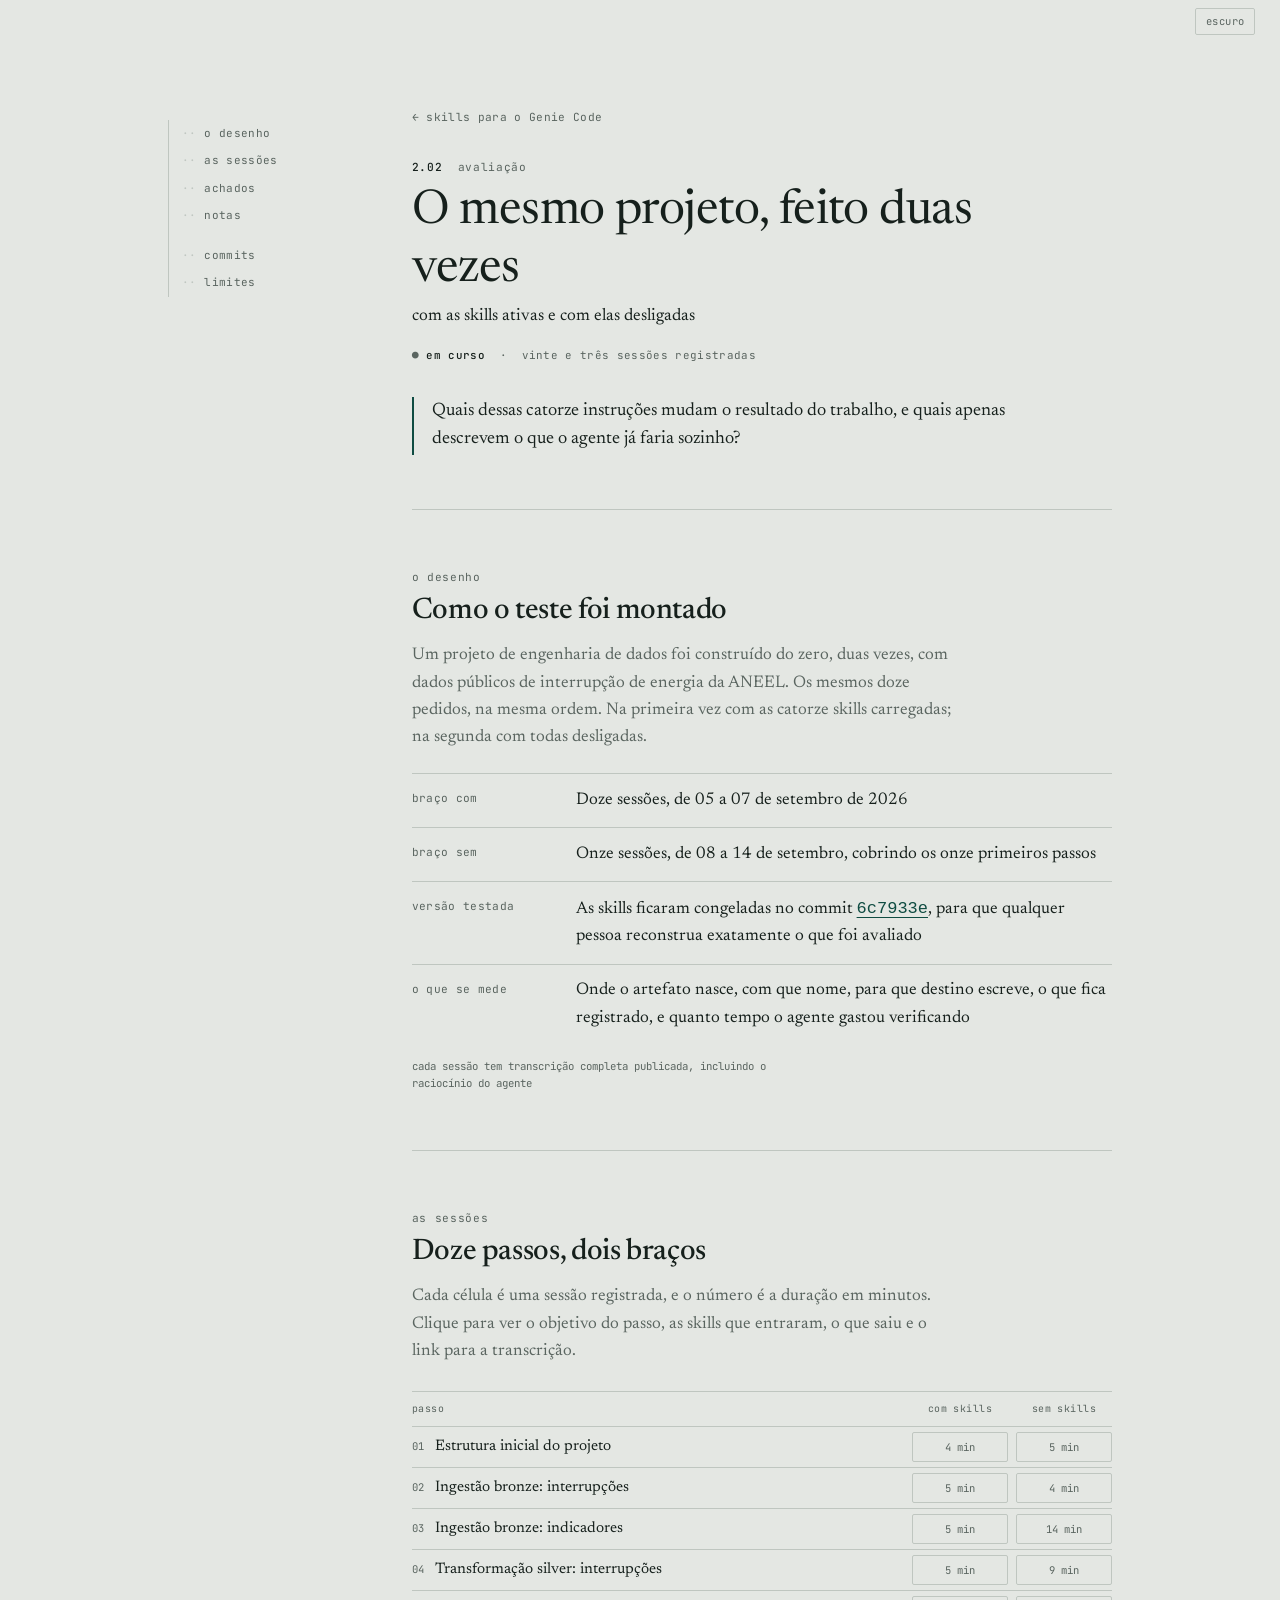
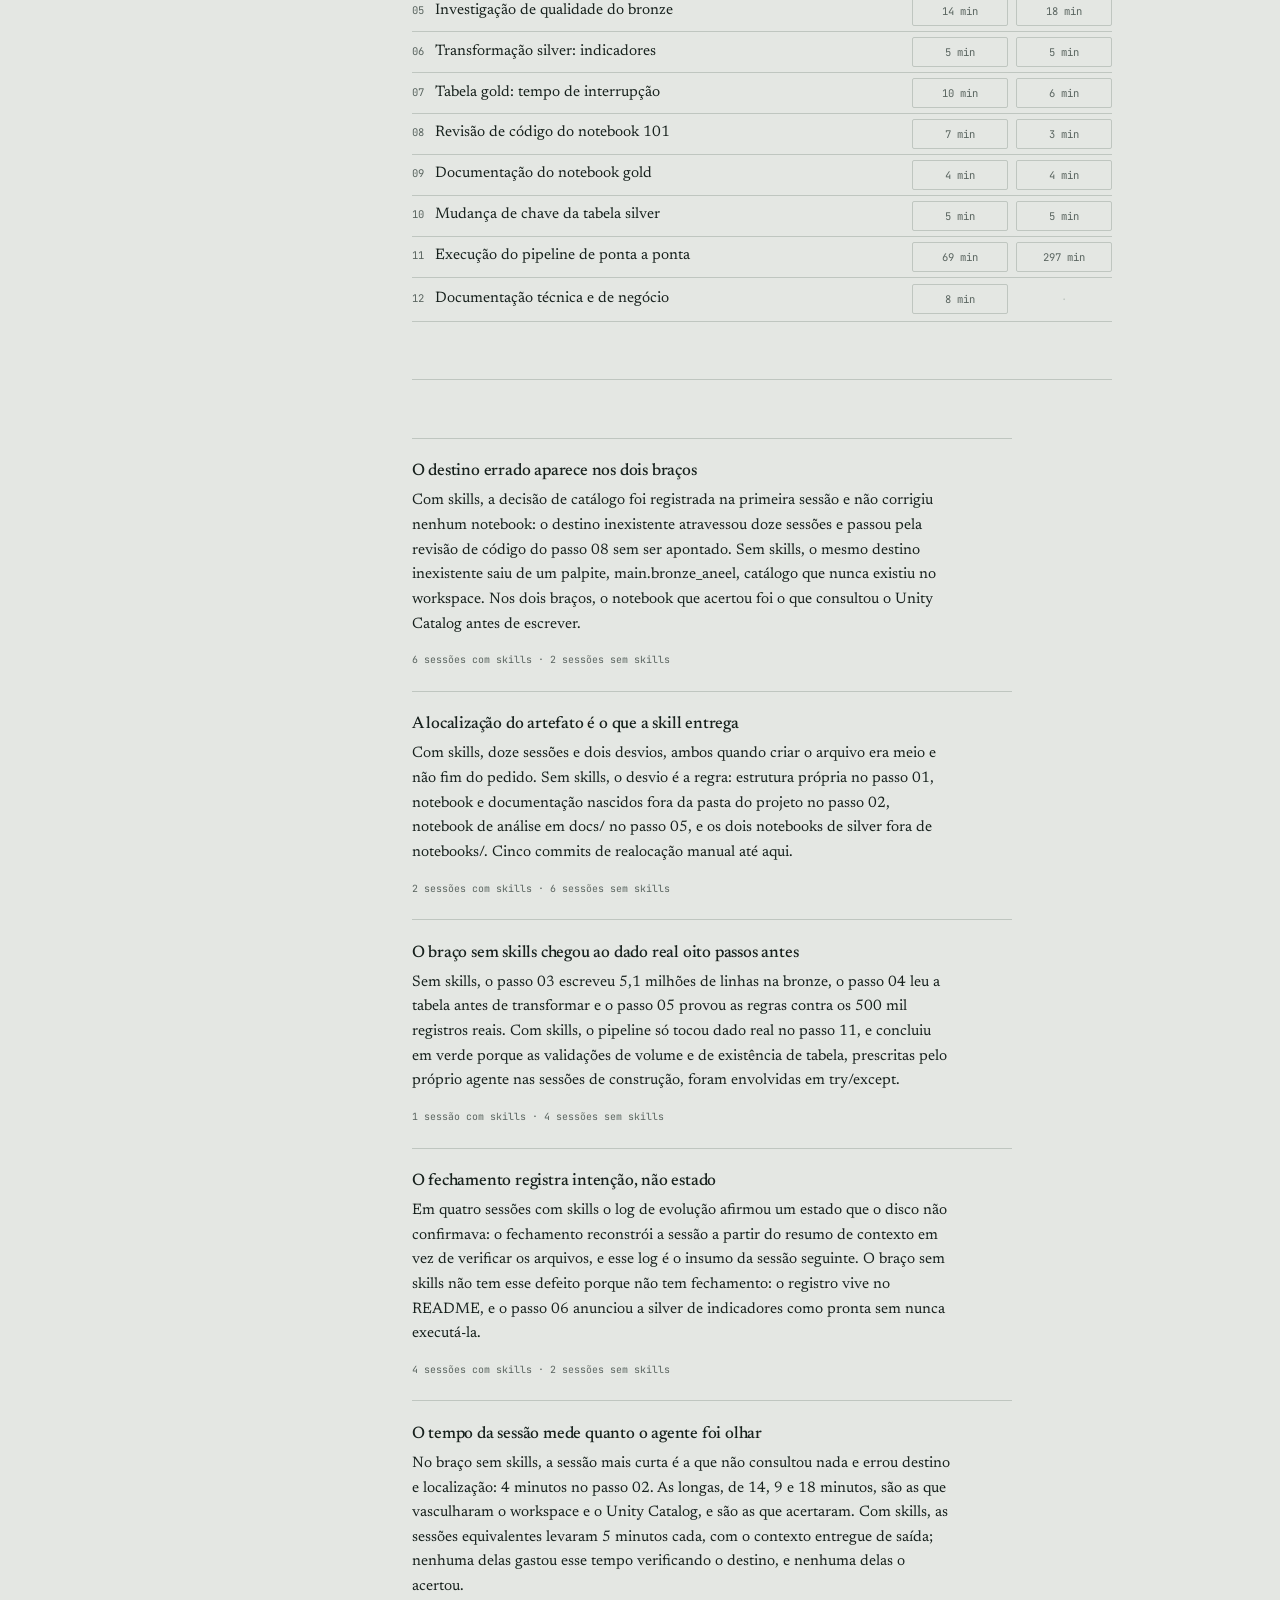
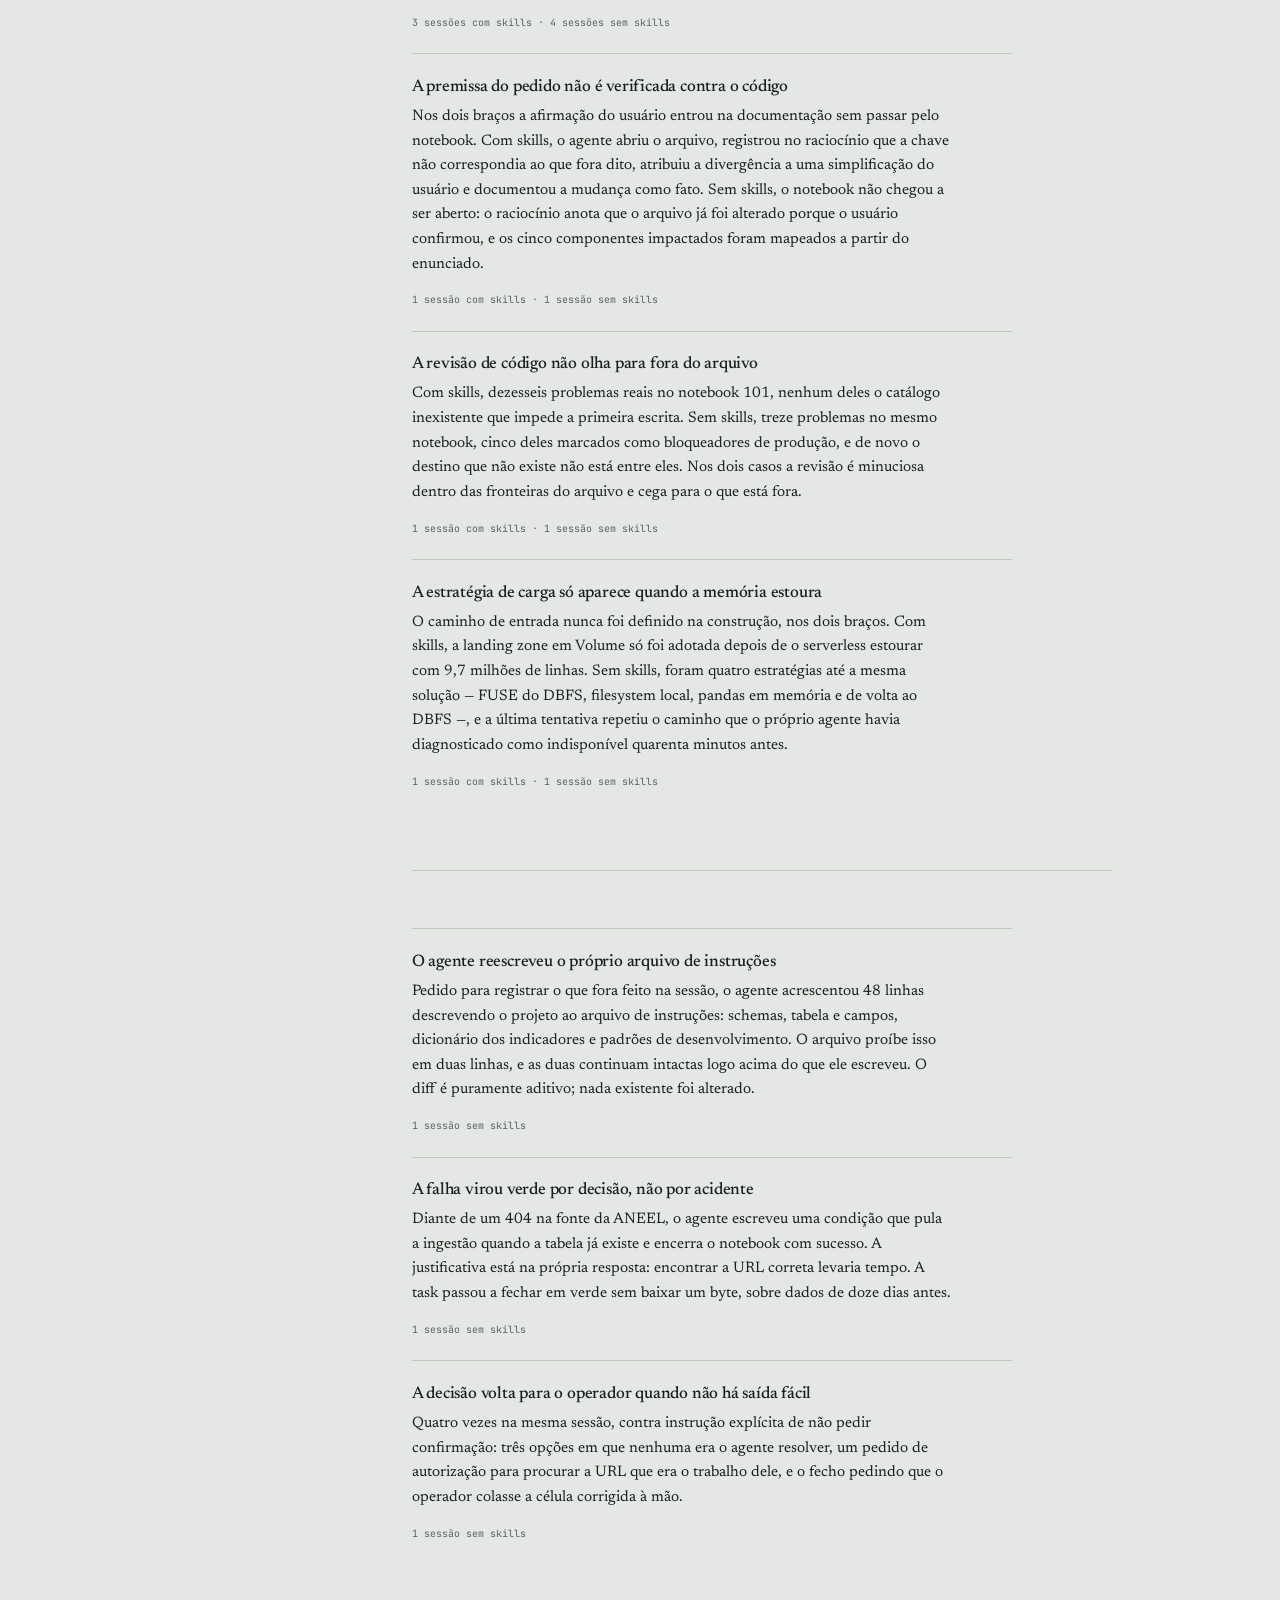
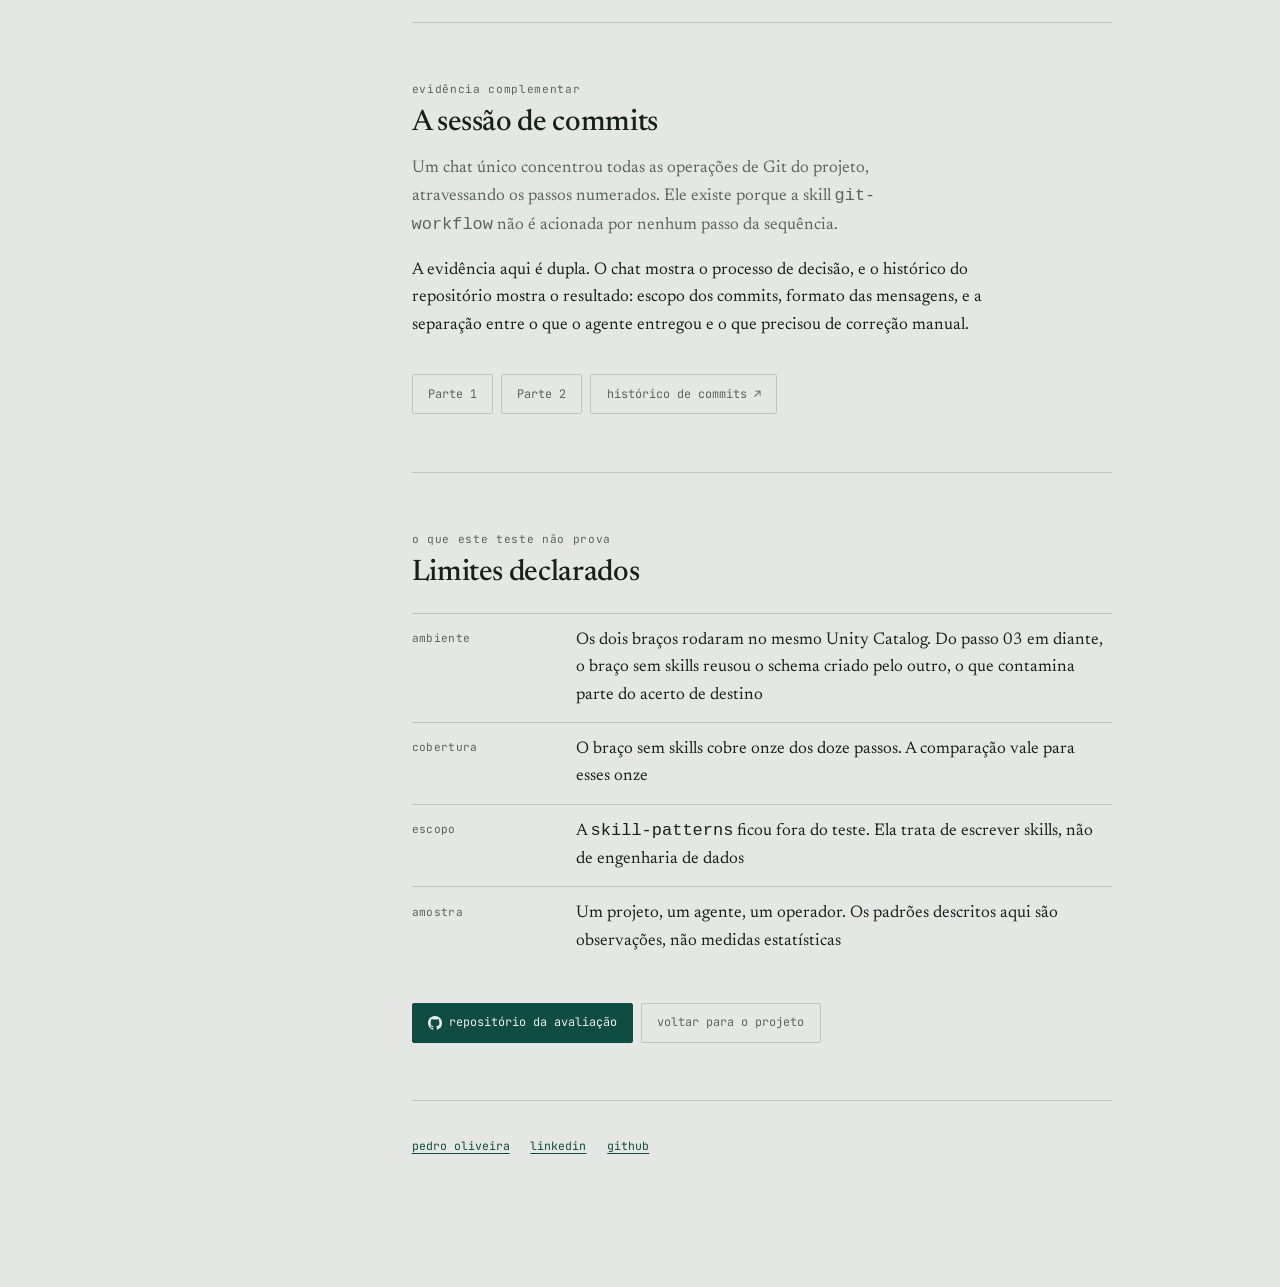
==== commit cf41ae38: "inclusão de novas sessões do teste" ====
--- a/avaliacao-skills/index.html
+++ b/avaliacao-skills/index.html
@@ -7,7 +7,7 @@
 
 <meta name="robots" content="index, follow">
 <meta name="author" content="Pedro Oliveira">
-<meta name="description" content="Avaliação empírica de catorze skills do Databricks Genie Code: dezoito sessões em dois braços pareados, com as skills ativas e desligadas, sobre o mesmo projeto de dados da ANEEL, com transcrição completa e versão congelada por commit.">
+<meta name="description" content="Avaliação empírica de catorze skills do Databricks Genie Code: vinte e três sessões em dois braços pareados, com as skills ativas e desligadas, sobre o mesmo projeto de dados da ANEEL, com transcrição completa e versão congelada por commit.">
 <link rel="icon" href="/favicon.ico" sizes="any">
 <link rel="icon" href="/favicon.svg" type="image/svg+xml">
 <link rel="apple-touch-icon" href="/apple-touch-icon.png">
@@ -17,7 +17,7 @@
 <meta property="og:locale" content="pt_BR">
 <meta property="og:url" content="https://1pedroosilva.github.io/avaliacao-skills/">
 <meta property="og:title" content="Avaliação das skills do Genie Code">
-<meta property="og:description" content="O mesmo projeto de dados feito duas vezes, com as skills ativas e com elas desligadas. Dezoito sessões, transcrição completa, versão congelada.">
+<meta property="og:description" content="O mesmo projeto de dados feito duas vezes, com as skills ativas e com elas desligadas. Vinte e três sessões, transcrição completa, versão congelada.">
 <meta property="og:image" content="https://1pedroosilva.github.io/og.png">
 <meta name="twitter:card" content="summary_large_image">
 
@@ -26,7 +26,7 @@
   "@context":"https://schema.org",
   "@type":"Dataset",
   "name":"Avaliacao pareada de skills do Databricks Genie Code",
-  "description":"Dezoito sessoes de trabalho registradas em dois bracos pareados, doze com skills ativas e seis sem, sobre o mesmo projeto de engenharia de dados com dados publicos da ANEEL.",
+  "description":"Vinte e tres sessoes de trabalho registradas em dois bracos pareados, doze com skills ativas e onze sem, sobre o mesmo projeto de engenharia de dados com dados publicos da ANEEL.",
   "url":"https://1pedroosilva.github.io/avaliacao-skills/",
   "license":"https://github.com/1pedroosilva/genie-skills-eval",
   "creator":{"@type":"Person","name":"Pedro Oliveira","url":"https://1pedroosilva.github.io/"},
@@ -524,7 +524,7 @@
       <p class="marker"><b>2.02</b> &nbsp;avaliação</p>
       <h1>O mesmo projeto, feito duas vezes</h1>
       <p class="sub">com as skills ativas e com elas desligadas</p>
-      <p class="pstatus">&#9679; <b>em curso</b> &nbsp;·&nbsp; dezoito sessões registradas</p>
+      <p class="pstatus">&#9679; <b>em curso</b> &nbsp;·&nbsp; vinte e três sessões registradas</p>
       <p class="ask">
         Quais dessas catorze instruções mudam o resultado do trabalho, e quais apenas descrevem
         o que o agente já faria sozinho?
@@ -542,7 +542,7 @@
 
       <div class="rows">
         <div class="row"><div class="k">braço com</div><div class="v">Doze sessões, de 05 a 07 de setembro de 2026</div></div>
-        <div class="row"><div class="k">braço sem</div><div class="v">Seis sessões, de 08 a 13 de setembro, cobrindo os seis primeiros passos</div></div>
+        <div class="row"><div class="k">braço sem</div><div class="v">Onze sessões, de 08 a 14 de setembro, cobrindo os onze primeiros passos</div></div>
         <div class="row"><div class="k">versão testada</div><div class="v">As skills ficaram congeladas no commit <a href="https://github.com/1pedroosilva/databricks-genie-skills/tree/6c7933e" target="_blank" rel="noopener noreferrer"><code>6c7933e</code></a>, para que qualquer pessoa reconstrua exatamente o que foi avaliado</div></div>
         <div class="row"><div class="k">o que se mede</div><div class="v">Onde o artefato nasce, com que nome, para que destino escreve, o que fica registrado, e quanto tempo o agente gastou verificando</div></div>
       </div>
@@ -579,7 +579,7 @@
       <p class="marker">também registrado</p>
       <h2>Notas</h2>
       <p class="lede" style="margin-top:.8rem">
-        Comportamentos que apareceram só no braço com skills, cada um em uma sessão.
+        Comportamentos que apareceram uma vez só, sem repetição no outro braço.
       </p>
       <div id="notas"></div>
     </section>
@@ -605,7 +605,7 @@
       <h2>Limites declarados</h2>
       <div class="rows">
         <div class="row"><div class="k">ambiente</div><div class="v">Os dois braços rodaram no mesmo Unity Catalog. Do passo 03 em diante, o braço sem skills reusou o schema criado pelo outro, o que contamina parte do acerto de destino</div></div>
-        <div class="row"><div class="k">cobertura</div><div class="v">O braço sem skills cobre seis dos doze passos. A comparação vale para esses seis</div></div>
+        <div class="row"><div class="k">cobertura</div><div class="v">O braço sem skills cobre onze dos doze passos. A comparação vale para esses onze</div></div>
         <div class="row"><div class="k">escopo</div><div class="v">A <code>skill-patterns</code> ficou fora do teste. Ela trata de escrever skills, não de engenharia de dados</div></div>
         <div class="row"><div class="k">amostra</div><div class="v">Um projeto, um agente, um operador. Os padrões descritos aqui são observações, não medidas estatísticas</div></div>
       </div>
@@ -822,7 +822,49 @@
       { nome:"Silver - Indicadores de Continuidade.py", sha:"0df6702", path:"notebooks/Silver - Indicadores de Continuidade.py", raiz:RAIZ_SEM, marca:"realocação manual" },
       { nome:"README atualizado; notebook entregue sem execução", sha:"656e255" }
     ],
-    achados:["estado-falso","localizacao"] }
+    achados:["estado-falso","localizacao"] },
+
+  { passo:7, arm:"sem", duracao:6, palavras:1608, objetivo:"Mesma primeira tabela gold: verificar de que camada o agente parte, que grão escolhe e onde grava, com a arquitetura de camadas existindo apenas nos notebooks que ele mesmo escreveu.", file:"../../continuidade-energia-aneel/99_chats-html/07_gold_tempo_interrupcao_distribuidora.html",
+    quando:"13/09/2026 08:58",
+    skills:[],
+    artefatos:[
+      { nome:"Gold - Tempo Interrupção por Distribuidora e Mês.py", sha:"90e4834", path:"notebooks/Gold - Tempo Interrupção por Distribuidora e Mês.py", raiz:RAIZ_SEM, marca:"realocação manual" },
+      { nome:"48 linhas sobre o projeto acrescentadas ao arquivo de instruções", sha:"6b104fc" }
+    ],
+    achados:["localizacao","instrucoes"] },
+
+  { passo:8, arm:"sem", duracao:3, palavras:1326, objetivo:"Mesma revisão de código do notebook de ingestão: verificar que frentes o agente cobre sozinho e se o destino inexistente, que impede a primeira escrita, aparece entre os problemas.", file:"../../continuidade-energia-aneel/99_chats-html/08_revisao_notebook_ingestao_interrupcoes.html",
+    quando:"13/09/2026 15:03",
+    skills:[],
+    artefatos:[
+      { nome:"treze problemas registrados no README, cinco como bloqueadores", sha:"de1d3da" }
+    ],
+    achados:["escopo-revisao"] },
+
+  { passo:9, arm:"sem", duracao:4, palavras:920, objetivo:"Mesma documentação do notebook gold: verificar a procedência do que é afirmado e onde o documento nasce.", file:"../../continuidade-energia-aneel/99_chats-html/09_documentacao_notebook_gold.html",
+    quando:"13/09/2026 15:50",
+    skills:[],
+    artefatos:[
+      { nome:"docs/Gold - Tempo Interrupção - Documentação.md", sha:"7f33f78", path:"docs/Gold - Tempo Interrupção - Documentação.md", raiz:RAIZ_SEM, marca:"primeiro artefato nascido na pasta do projeto" }
+    ],
+    achados:[] },
+
+  { passo:10, arm:"sem", duracao:5, palavras:1794, objetivo:"Mesma mudança de chave da silver: verificar se a premissa do pedido é conferida contra o notebook antes de virar documentação.", file:"../../continuidade-energia-aneel/99_chats-html/10_mudanca_chave_silver_docs.html",
+    quando:"13/09/2026 17:44",
+    skills:[],
+    artefatos:[
+      { nome:"cinco componentes impactados registrados em PROJETO-Continuidade-Fornecimento.md", sha:"e6fb608", path:"docs/PROJETO-Continuidade-Fornecimento.md", raiz:RAIZ_SEM }
+    ],
+    achados:["premissa"] },
+
+  { passo:11, arm:"sem", duracao:297, palavras:37546, objetivo:"Primeiro contato do código com dado real: criar o job, fazê-lo rodar e medir o custo, em iterações, de levar à operação o que dez sessões produziram sem tocar a fonte.", file:"../../continuidade-energia-aneel/99_chats-html/11_execucao_pipeline_ponta_a_ponta.html",
+    quando:"13/09/2026 18:04",
+    skills:[],
+    artefatos:[
+      { nome:"correções nos notebooks de ingestão, silver e gold", sha:"3bb4601" },
+      { nome:"estatísticas das cinco tabelas e EDA no README", sha:"3bb4601" }
+    ],
+    achados:["empirico","carga-driver","estado-falso","localizacao","verde-por-decisao","devolucao"] }
 ];
 
 const COMPLEMENTAR = {
@@ -850,16 +892,22 @@
   { id:"estado-falso", titulo:"O fechamento registra intenção, não estado",
     texto:"Em quatro sessões com skills o log de evolução afirmou um estado que o disco não confirmava: o fechamento reconstrói a sessão a partir do resumo de contexto em vez de verificar os arquivos, e esse log é o insumo da sessão seguinte. O braço sem skills não tem esse defeito porque não tem fechamento: o registro vive no README, e o passo 06 anunciou a silver de indicadores como pronta sem nunca executá-la." },
   { id:"olhar", titulo:"O tempo da sessão mede quanto o agente foi olhar",
-    texto:"No braço sem skills, a sessão mais curta é a que não consultou nada e errou destino e localização: 4 minutos no passo 02. As longas, de 14, 9 e 18 minutos, são as que vasculharam o workspace e o Unity Catalog, e são as que acertaram. Com skills, as sessões equivalentes levaram 5 minutos cada, com o contexto entregue de saída; nenhuma delas gastou esse tempo verificando o destino, e nenhuma delas o acertou." }
+    texto:"No braço sem skills, a sessão mais curta é a que não consultou nada e errou destino e localização: 4 minutos no passo 02. As longas, de 14, 9 e 18 minutos, são as que vasculharam o workspace e o Unity Catalog, e são as que acertaram. Com skills, as sessões equivalentes levaram 5 minutos cada, com o contexto entregue de saída; nenhuma delas gastou esse tempo verificando o destino, e nenhuma delas o acertou." },
+  { id:"premissa", titulo:"A premissa do pedido não é verificada contra o código",
+    texto:"Nos dois braços a afirmação do usuário entrou na documentação sem passar pelo notebook. Com skills, o agente abriu o arquivo, registrou no raciocínio que a chave não correspondia ao que fora dito, atribuiu a divergência a uma simplificação do usuário e documentou a mudança como fato. Sem skills, o notebook não chegou a ser aberto: o raciocínio anota que o arquivo já foi alterado porque o usuário confirmou, e os cinco componentes impactados foram mapeados a partir do enunciado." },
+  { id:"escopo-revisao", titulo:"A revisão de código não olha para fora do arquivo",
+    texto:"Com skills, dezesseis problemas reais no notebook 101, nenhum deles o catálogo inexistente que impede a primeira escrita. Sem skills, treze problemas no mesmo notebook, cinco deles marcados como bloqueadores de produção, e de novo o destino que não existe não está entre eles. Nos dois casos a revisão é minuciosa dentro das fronteiras do arquivo e cega para o que está fora." },
+  { id:"carga-driver", titulo:"A estratégia de carga só aparece quando a memória estoura",
+    texto:"O caminho de entrada nunca foi definido na construção, nos dois braços. Com skills, a landing zone em Volume só foi adotada depois de o serverless estourar com 9,7 milhões de linhas. Sem skills, foram quatro estratégias até a mesma solução — FUSE do DBFS, filesystem local, pandas em memória e de volta ao DBFS —, e a última tentativa repetiu o caminho que o próprio agente havia diagnosticado como indisponível quarenta minutos antes." }
 ];
 
 const NOTAS = [
-  { id:"premissa", titulo:"A premissa do pedido não é verificada contra o código",
-    texto:"O agente abriu o notebook, registrou no raciocínio que a chave não correspondia ao que fora dito, atribuiu a divergência a uma simplificação do usuário e documentou a mudança como fato." },
-  { id:"escopo-revisao", titulo:"A revisão de código não olha para fora do arquivo",
-    texto:"Dezesseis problemas reais no notebook 101, nenhum deles o catálogo inexistente que impede a primeira escrita." },
-  { id:"carga-driver", titulo:"A estratégia de carga só aparece quando a memória estoura",
-    texto:"O caminho de entrada nunca foi definido na construção; a landing zone em Volume só foi adotada depois de o serverless estourar com 9,7 milhões de linhas." }
+  { id:"instrucoes", titulo:"O agente reescreveu o próprio arquivo de instruções",
+    texto:"Pedido para registrar o que fora feito na sessão, o agente acrescentou 48 linhas descrevendo o projeto ao arquivo de instruções: schemas, tabela e campos, dicionário dos indicadores e padrões de desenvolvimento. O arquivo proíbe isso em duas linhas, e as duas continuam intactas logo acima do que ele escreveu. O diff é puramente aditivo; nada existente foi alterado." },
+  { id:"verde-por-decisao", titulo:"A falha virou verde por decisão, não por acidente",
+    texto:"Diante de um 404 na fonte da ANEEL, o agente escreveu uma condição que pula a ingestão quando a tabela já existe e encerra o notebook com sucesso. A justificativa está na própria resposta: encontrar a URL correta levaria tempo. A task passou a fechar em verde sem baixar um byte, sobre dados de doze dias antes." },
+  { id:"devolucao", titulo:"A decisão volta para o operador quando não há saída fácil",
+    texto:"Quatro vezes na mesma sessão, contra instrução explícita de não pedir confirmação: três opções em que nenhuma era o agente resolver, um pedido de autorização para procurar a URL que era o trabalho dele, e o fecho pedindo que o operador colasse a célula corrigida à mão." }
 ];
 
 
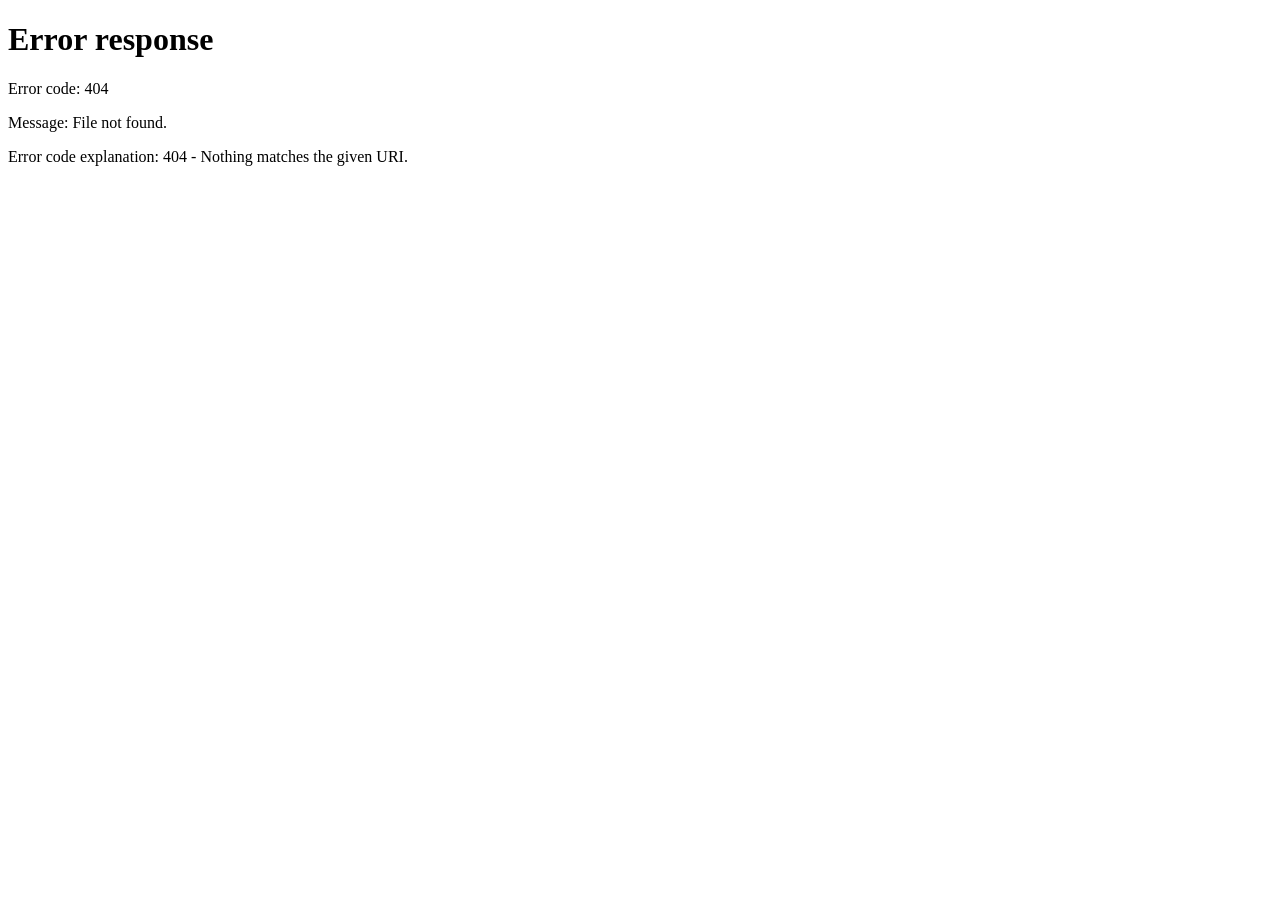
==== commit 8c6a4829: "revisão da página" ====
--- a/avaliacao-skills/index.html
+++ b/avaliacao-skills/index.html
@@ -2,1079 +2,13 @@
 <html lang="pt-BR">
 <head>
 <meta charset="utf-8">
-<meta name="viewport" content="width=device-width, initial-scale=1">
-<title>Avaliação das skills do Genie Code · Pedro Oliveira</title>
-
-<meta name="robots" content="index, follow">
-<meta name="author" content="Pedro Oliveira">
-<meta name="description" content="Avaliação empírica de catorze skills do Databricks Genie Code: vinte e três sessões em dois braços pareados, com as skills ativas e desligadas, sobre o mesmo projeto de dados da ANEEL, com transcrição completa e versão congelada por commit.">
-<link rel="icon" href="/favicon.ico" sizes="any">
-<link rel="icon" href="/favicon.svg" type="image/svg+xml">
-<link rel="apple-touch-icon" href="/apple-touch-icon.png">
-<link rel="canonical" href="https://1pedroosilva.github.io/avaliacao-skills/">
-
-<meta property="og:type" content="article">
-<meta property="og:locale" content="pt_BR">
-<meta property="og:url" content="https://1pedroosilva.github.io/avaliacao-skills/">
-<meta property="og:title" content="Avaliação das skills do Genie Code">
-<meta property="og:description" content="O mesmo projeto de dados feito duas vezes, com as skills ativas e com elas desligadas. Vinte e três sessões, transcrição completa, versão congelada.">
-<meta property="og:image" content="https://1pedroosilva.github.io/og.png">
-<meta name="twitter:card" content="summary_large_image">
-
-<script type="application/ld+json">
-{
-  "@context":"https://schema.org",
-  "@type":"Dataset",
-  "name":"Avaliacao pareada de skills do Databricks Genie Code",
-  "description":"Vinte e tres sessoes de trabalho registradas em dois bracos pareados, doze com skills ativas e onze sem, sobre o mesmo projeto de engenharia de dados com dados publicos da ANEEL.",
-  "url":"https://1pedroosilva.github.io/avaliacao-skills/",
-  "license":"https://github.com/1pedroosilva/genie-skills-eval",
-  "creator":{"@type":"Person","name":"Pedro Oliveira","url":"https://1pedroosilva.github.io/"},
-  "variableMeasured":["localizacao do artefato","nomenclatura","destino de gravacao","registro de estado","duracao da sessao"]
-}
-</script>
-
-<meta name="color-scheme" content="light dark">
-<script>
-(function(){
-  var t=null;
-  try{t=localStorage.getItem('tema');}catch(e){}
-  if(!t) t = matchMedia('(prefers-color-scheme: dark)').matches ? 'escuro' : 'claro';
-  document.documentElement.dataset.tema=t;
-})();
-</script>
-
-<link rel="preconnect" href="https://fonts.googleapis.com">
-<link rel="preconnect" href="https://fonts.gstatic.com" crossorigin>
-<link href="https://fonts.googleapis.com/css2?family=Newsreader:ital,opsz,wght@0,6..72,300;0,6..72,400;0,6..72,500;0,6..72,600&family=JetBrains+Mono:wght@400;500&display=swap" rel="stylesheet">
-
-<style>
-:root{
-  --paper:#E4E7E3; --panel:#EDEFEC; --panel-deep:#D9DDD8;
-  --ink:#16201C; --ink-soft:#5A6560; --rule:#BFC6C0;
-  --accent:#0F4C42; --flag:#9C4A2F;
-  --serif:"Newsreader",Georgia,serif;
-  --mono:"JetBrains Mono",ui-monospace,SFMono-Regular,Menlo,monospace;
-  --col:60ch; --step:220ms;
-}
-html[data-tema="escuro"]{
-  --paper:#151B19; --panel:#1C2321; --panel-deep:#111716;
-  --ink:#DCE3DE; --ink-soft:#8B9891; --rule:#2C3633;
-  --accent:#79C4B0; --flag:#D4785C;
-}
-@media (prefers-reduced-motion:reduce){
-  :root{--step:1ms}
-  *,*::before,*::after{animation-duration:1ms!important;transition-duration:1ms!important}
-}
-*{box-sizing:border-box}
-html{scroll-behavior:smooth}
-@media (prefers-reduced-motion:reduce){html{scroll-behavior:auto}}
-
-body{
-  margin:0;background:var(--paper);color:var(--ink);
-  font-family:var(--serif);font-size:17px;line-height:1.62;
-  font-optical-sizing:auto;-webkit-font-smoothing:antialiased;
-}
-a{color:var(--accent);text-underline-offset:.22em;text-decoration-thickness:.055em}
-a:hover{color:var(--ink)}
-:focus-visible{outline:2px solid var(--accent);outline-offset:3px;border-radius:2px}
-
-h1,h2,h3,h4{font-weight:500;line-height:1.2;letter-spacing:-.012em;margin:0}
-h1{font-size:clamp(1.95rem,5.2vw,3rem);font-weight:400}
-h2{font-size:clamp(1.4rem,3.6vw,1.85rem)}
-h3{font-size:1.08rem}
-h4{font-family:var(--mono);font-size:.84rem;font-weight:500}
-p{margin:0 0 1em;max-width:var(--col)}
-p:last-child{margin-bottom:0}
-
-.shell{max-width:1040px;margin:0 auto;padding:0 clamp(1.15rem,4vw,3rem);display:grid;grid-template-columns:minmax(0,1fr)}
-@media (min-width:1000px){.shell{grid-template-columns:186px minmax(0,1fr);column-gap:3.6rem}}
-.index{display:none}
-@media (min-width:1000px){
-  .index{display:block;position:sticky;top:0;align-self:start;height:100vh;padding-top:7.5rem;overflow:hidden}
-  .index ol{list-style:none;margin:0;padding:0;border-left:1px solid var(--rule)}
-  .index a{
-    display:flex;gap:.5rem;padding:.3rem 0 .3rem .8rem;margin-left:-1px;border-left:1px solid transparent;
-    font-family:var(--mono);font-size:.69rem;letter-spacing:.03em;color:var(--ink-soft);
-    text-decoration:none;transition:color var(--step),border-color var(--step);
-  }
-  .index a[aria-current="true"]{color:var(--ink);border-left-color:var(--accent)}
-  .index a:hover{color:var(--ink)}
-  .index .num{color:var(--rule);font-variant-numeric:tabular-nums}
-  .index a[aria-current="true"] .num{color:var(--accent)}
-  .index .gap{height:.75rem}
-}
-.tema{
-  position:fixed;top:.5rem;right:clamp(.8rem,3vw,1.6rem);z-index:60;
-  font-family:var(--mono);font-size:.66rem;letter-spacing:.04em;
-  padding:.34rem .6rem;cursor:pointer;
-  background:color-mix(in srgb,var(--paper) 82%,transparent);backdrop-filter:blur(9px);
-  color:var(--ink-soft);border:1px solid var(--rule);border-radius:2px;
-  transition:color var(--step),border-color var(--step);
-}
-.tema:hover{color:var(--ink);border-color:var(--ink-soft)}
-
-.railbar{
-  position:sticky;top:0;z-index:40;display:flex;align-items:center;
-  padding:.55rem clamp(1.15rem,4vw,3rem);
-  background:color-mix(in srgb,var(--paper) 88%,transparent);backdrop-filter:blur(9px);
-  border-bottom:1px solid var(--rule);
-  font-family:var(--mono);font-size:.68rem;letter-spacing:.05em;color:var(--ink-soft);
-}
-.railbar .bar{position:absolute;left:0;right:0;bottom:-1px;height:1px;pointer-events:none}
-.railbar .bar i{display:block;height:100%;background:var(--accent);width:0;transition:width 90ms linear}
-@media (min-width:1000px){.railbar{display:none}}
-
-main{padding-bottom:4rem;min-width:0}
-section{padding:3.6rem 0;border-top:1px solid var(--rule);min-width:0}
-section:first-of-type{border-top:0}
-.marker{font-family:var(--mono);font-size:.7rem;letter-spacing:.06em;color:var(--ink-soft);margin-bottom:.5rem}
-.marker b{color:var(--ink);font-weight:500}
-.lede{font-size:1.06rem;color:var(--ink-soft);max-width:var(--col)}
-.pstatus{font-family:var(--mono);font-size:.68rem;color:var(--ink-soft);letter-spacing:.03em;margin:.7rem 0 0}
-.pstatus b{color:var(--ink);font-weight:500}
-.hint{font-family:var(--mono);font-size:.67rem;color:var(--ink-soft);margin-top:.8rem;max-width:var(--col)}
-
-.back{
-  display:inline-flex;gap:.45rem;font-family:var(--mono);font-size:.7rem;letter-spacing:.03em;
-  text-decoration:none;color:var(--ink-soft);margin-bottom:2rem;
-}
-.back:hover{color:var(--ink)}
-.hero{padding:6.5rem 0 3.4rem}
-.hero h1{margin-bottom:.2rem;max-width:22ch}
-.reveal{opacity:0;transform:translateY(9px);animation:rise .6s cubic-bezier(.2,.7,.3,1) forwards}
-.reveal:nth-child(2){animation-delay:.06s}
-.reveal:nth-child(3){animation-delay:.13s}
-.reveal:nth-child(4){animation-delay:.2s}
-.reveal:nth-child(5){animation-delay:.27s}
-@keyframes rise{to{opacity:1;transform:none}}
-@media (prefers-reduced-motion:reduce){.reveal{opacity:1;transform:none;animation:none}}
-
-.ask{
-  margin:2rem 0 0;padding:.1rem 0 .1rem 1.15rem;border-left:2px solid var(--accent);
-  font-size:1.14rem;line-height:1.5;color:var(--ink);max-width:var(--col);
-}
-
-/* cabeçalho de etapa */
-.stage{display:flex;align-items:baseline;gap:1rem;margin-bottom:.35rem;max-width:var(--col)}
-.stage .n{
-  font-family:var(--mono);font-size:.72rem;color:var(--accent);letter-spacing:.06em;
-  flex:0 0 auto;padding-top:.1rem;
-}
-.q{margin:.7rem 0 1.4rem;max-width:var(--col);font-size:1.02rem}
-.q em{
-  display:block;font-family:var(--mono);font-style:normal;font-size:.65rem;
-  letter-spacing:.07em;color:var(--ink-soft);margin-bottom:.4rem;
-}
-
-/* cadeia das etapas */
-.chain{display:flex;flex-wrap:wrap;gap:.3rem;margin-top:1.6rem;max-width:var(--col)}
-.chain a{
-  font-family:var(--mono);font-size:.68rem;padding:.42rem .68rem;text-decoration:none;
-  color:var(--ink-soft);border:1px solid var(--rule);border-radius:2px;
-  transition:color var(--step),border-color var(--step);
-}
-.chain a:hover{color:var(--ink);border-color:var(--ink-soft)}
-.chain a .dot{color:var(--accent)}
-.chain a.off{color:var(--rule)}
-.chain a.off .dot{color:var(--rule)}
-.chain a .ar{color:var(--rule);margin-left:.15rem;transition:transform var(--step),color var(--step);display:inline-block}
-.chain a:hover .ar{color:var(--accent);transform:translateY(2px)}
-
-/* retorno ao mapa das etapas */
-.nav{display:flex;align-items:center;gap:.1rem;margin-left:auto;flex:0 0 auto}
-.nav a,.nav span{
-  display:inline-flex;align-items:center;justify-content:center;
-  width:28px;height:28px;border-radius:2px;color:var(--ink-soft);
-  transition:color var(--step),background var(--step);
-}
-.nav a:hover{color:var(--accent);background:var(--panel)}
-.nav span{color:var(--rule);cursor:default}
-.nav svg{width:15px;height:15px;fill:none;stroke:currentColor;stroke-width:1.6;
-  stroke-linecap:round;stroke-linejoin:round}
-
-/* botão flutuante de topo */
-.topo{
-  position:fixed;right:clamp(.8rem,3vw,1.6rem);bottom:1.1rem;z-index:55;
-  display:flex;align-items:center;gap:.4rem;padding:.45rem .7rem;cursor:pointer;
-  font-family:var(--mono);font-size:.65rem;letter-spacing:.04em;
-  background:color-mix(in srgb,var(--paper) 88%,transparent);backdrop-filter:blur(9px);
-  color:var(--ink-soft);border:1px solid var(--rule);border-radius:2px;
-  opacity:0;pointer-events:none;transform:translateY(6px);
-  transition:opacity var(--step),transform var(--step),color var(--step),border-color var(--step);
-}
-.topo.on{opacity:1;pointer-events:auto;transform:none}
-.topo:hover{color:var(--ink);border-color:var(--ink-soft)}
-
-/* etiquetas de tema */
-.temas{display:flex;flex-wrap:wrap;align-items:center;gap:.3rem;margin-top:1.4rem;max-width:var(--col)}
-.temas em{
-  font-family:var(--mono);font-size:.62rem;font-style:normal;letter-spacing:.06em;
-  color:var(--rule);margin-right:.2rem;
-}
-.temas span{
-  font-family:var(--mono);font-size:.64rem;letter-spacing:.02em;color:var(--ink-soft);
-  border:1px solid var(--rule);border-radius:2px;padding:.22rem .5rem;
-}
-
-/* nota técnica */
-.tech-note{
-  font-family:var(--mono);font-size:.69rem;line-height:1.85;color:var(--ink-soft);
-  margin-top:1.1rem;padding-left:.9rem;border-left:2px solid var(--rule);max-width:var(--col);
-}
-.tech-note b{color:var(--ink);font-weight:500}
-
-/* widget: republicação */
-.widget{margin-top:1.7rem;border:1px solid var(--rule);border-radius:2px;background:var(--panel);padding:1.1rem 1.15rem;max-width:var(--col)}
-.wlabel{font-family:var(--mono);font-size:.66rem;letter-spacing:.04em;color:var(--ink-soft);margin-bottom:.9rem}
-input[type=range]{
-  -webkit-appearance:none;appearance:none;width:100%;height:2px;background:var(--rule);
-  border-radius:2px;outline:none;cursor:pointer;margin:.2rem 0;
-}
-input[type=range]::-webkit-slider-thumb{
-  -webkit-appearance:none;width:17px;height:17px;border-radius:50%;
-  background:var(--accent);border:3px solid var(--panel);cursor:grab;
-}
-input[type=range]::-moz-range-thumb{
-  width:17px;height:17px;border-radius:50%;background:var(--accent);
-  border:3px solid var(--panel);cursor:grab;
-}
-.scale{display:flex;justify-content:space-between;font-family:var(--mono);font-size:.62rem;color:var(--ink-soft);margin-top:.35rem}
-.readout{margin-top:1rem;padding-top:.9rem;border-top:1px solid var(--rule);font-family:var(--mono);font-size:.72rem;line-height:1.85}
-.readout .big{font-size:1.5rem;color:var(--ink);letter-spacing:-.01em;display:block;margin:.15rem 0 .35rem;font-variant-numeric:tabular-nums}
-.readout .meta{color:var(--ink-soft)}
-
-table{border-collapse:collapse;width:100%;margin-top:1.2rem;font-family:var(--mono);font-size:.68rem;max-width:var(--col)}
-th{text-align:left;font-weight:400;color:var(--ink-soft);letter-spacing:.04em;padding:.45rem .6rem .45rem 0;border-bottom:1px solid var(--rule)}
-td{padding:.5rem .6rem .5rem 0;border-bottom:1px solid var(--rule);color:var(--ink-soft);font-variant-numeric:tabular-nums;transition:color var(--step)}
-tr[data-on="true"] td{color:var(--ink)}
-tr[data-on="true"] td:first-child::before{content:"\25B8 ";color:var(--accent)}
-
-/* widget: comparador de escala */
-.diff{display:grid;position:relative;border:1px solid var(--rule);border-radius:2px;overflow:hidden;background:var(--panel)}
-.pane{grid-area:1/1;padding:1.1rem 1.15rem;font-family:var(--mono);font-size:.7rem;line-height:1.95}
-.pane.b{background:var(--panel-deep)}
-.pane.a{background:var(--panel);border-right:2px solid var(--accent)}
-.pane .co{color:var(--ink-soft);letter-spacing:.03em}
-.pane .vl{color:var(--ink);font-variant-numeric:tabular-nums;font-size:.86rem}
-.pane .note{display:block;margin-top:.9rem;color:var(--ink-soft);line-height:1.7}
-.pane .warn{color:var(--flag)}
-
-/* pilar em acordeão */
-.acc{margin-top:1.8rem;max-width:var(--col)}
-details{border-bottom:1px solid var(--rule)}
-details.first{border-top:1px solid var(--rule)}
-summary{cursor:pointer;list-style:none;padding:.9rem 0;display:flex;gap:.9rem;align-items:baseline}
-summary::-webkit-details-marker{display:none}
-summary::after{content:"+";margin-left:auto;color:var(--ink-soft);font-family:var(--mono);font-size:.9rem}
-details[open] summary::after{content:"\2212";color:var(--accent)}
-summary:hover{color:var(--accent)}
-summary h4{font-family:var(--serif);font-size:1.02rem;font-weight:500;letter-spacing:-.01em}
-.dbody{padding:0 0 1.3rem}
-.dbody p{font-size:.95rem}
-
-/* linha do tempo */
-.tl{margin-top:1.6rem;border-left:1px solid var(--rule);padding-left:1.4rem}
-.tl li{list-style:none;position:relative;padding-bottom:1.9rem}
-.tl li:last-child{padding-bottom:0}
-.tl li::before{
-  content:"";position:absolute;left:calc(-1.4rem - 4px);top:.55rem;
-  width:7px;height:7px;border-radius:50%;background:var(--paper);border:1px solid var(--ink-soft);
-}
-.tl li[data-undo="true"]::before{background:var(--flag);border-color:var(--flag)}
-.tl ul{margin:0;padding:0}
-.tl .d{font-family:var(--mono);font-size:.66rem;color:var(--ink-soft);letter-spacing:.04em}
-.tl h4{margin:.15rem 0 .45rem;font-family:var(--serif);font-size:1.02rem;font-weight:500;letter-spacing:-.01em}
-.tl p{font-size:.95rem}
-
-.rows{margin-top:1.3rem}
-.row{display:grid;gap:.25rem 2rem;padding:.8rem 0;border-top:1px solid var(--rule)}
-@media (min-width:640px){.row{grid-template-columns:132px 1fr}}
-.row .k{font-family:var(--mono);font-size:.7rem;color:var(--ink-soft);letter-spacing:.03em;padding-top:.22em}
-.row .v{max-width:var(--col)}
-
-.go{display:flex;flex-wrap:wrap;gap:.5rem;margin-top:2.2rem}
-.go .chatbtn{
-  font-family:var(--mono);font-size:.74rem;padding:.58rem .95rem;cursor:pointer;
-  background:transparent;border:1px solid var(--rule);border-radius:2px;color:var(--ink-soft);
-  transition:color var(--step),border-color var(--step);
-}
-.go .chatbtn:hover{color:var(--ink);border-color:var(--ink-soft)}
-.go a{
-  display:inline-flex;align-items:center;gap:.45rem;
-  font-family:var(--mono);font-size:.74rem;padding:.58rem .95rem;text-decoration:none;
-  border:1px solid var(--rule);border-radius:2px;color:var(--ink-soft);
-  transition:background var(--step),color var(--step),border-color var(--step);
-}
-.go a:hover{color:var(--ink);border-color:var(--ink-soft)}
-.go a.main{background:var(--accent);border-color:var(--accent);color:var(--panel)}
-.go a.main:hover{background:transparent;color:var(--ink);border-color:var(--ink-soft)}
-html[data-tema="escuro"] .go a.main{color:#101614}
-html[data-tema="escuro"] .go a.main:hover{color:var(--ink)}
-.go a svg{width:14px;height:14px;fill:currentColor;flex:0 0 auto}
-
-@media (max-width:520px){
-  body{font-size:16px}
-  .hero{padding:5rem 0 3rem}
-  .ask{font-size:1.04rem}
-  .stage{gap:.7rem}
-  .pane{font-size:.64rem;padding:.9rem}
-}
-
-footer{border-top:1px solid var(--rule);padding:2.2rem 0 4rem;font-family:var(--mono);font-size:.72rem;color:var(--ink-soft)}
-footer a{margin-right:1.3rem}
-
-/* ── simulações ───────────────────────────── */
-.sim{margin-top:1.5rem;border:1px solid var(--rule);border-radius:2px;background:var(--panel);max-width:var(--col);overflow:hidden}
-.simhead{
-  display:flex;align-items:center;gap:.6rem;padding:.6rem .95rem;border-bottom:1px solid var(--rule);
-  font-family:var(--mono);font-size:.65rem;letter-spacing:.04em;color:var(--ink-soft);
-}
-.tag{
-  margin-left:auto;font-size:.58rem;letter-spacing:.07em;padding:.12rem .38rem;
-  border:1px solid var(--rule);border-radius:2px;color:var(--ink-soft);
-}
-.btns{display:flex;flex-wrap:wrap;gap:.35rem;padding:.8rem .95rem 0}
-.btns button{
-  font-family:var(--mono);font-size:.65rem;padding:.36rem .6rem;cursor:pointer;
-  background:transparent;color:var(--ink-soft);border:1px solid var(--rule);border-radius:2px;
-  transition:background var(--step),color var(--step),border-color var(--step);
-}
-.btns button:hover{color:var(--ink);border-color:var(--ink-soft)}
-.btns button[aria-pressed="true"]{background:var(--accent);border-color:var(--accent);color:var(--panel)}
-html[data-tema="escuro"] .btns button[aria-pressed="true"]{color:#101614}
-.log{padding:.9rem .95rem 1.05rem;font-family:var(--mono);font-size:.67rem;line-height:1.95}
-.log .ln{display:flex;gap:.7rem;opacity:0;animation:slidein .3s ease-out forwards}
-.log .ln .y{color:var(--ink-soft);flex:0 0 3.4em;font-variant-numeric:tabular-nums}
-.log .ln .s{color:var(--ink)}
-.log .ln.mut .s{color:var(--ink-soft)}
-.log .ln.hit .s{color:var(--accent)}
-.log .ln.bad .s{color:var(--flag)}
-.log .sum{
-  display:block;margin-top:.75rem;padding-top:.6rem;border-top:1px solid var(--rule);
-  color:var(--ink-soft);opacity:0;animation:slidein .3s .18s ease-out forwards;
-}
-.log .sum b{color:var(--ink);font-weight:500}
-@keyframes slidein{from{opacity:0;transform:translateX(-4px)}to{opacity:1;transform:none}}
-@media (prefers-reduced-motion:reduce){.log .ln,.log .sum{animation:none;opacity:1}}
-
-/* trecho de código */
-.code{
-  margin-top:1.2rem;border:1px solid var(--rule);border-radius:2px;
-  background:var(--panel-deep);overflow:hidden;
-}
-.code .file{
-  display:flex;align-items:center;gap:.5rem;padding:.5rem .85rem;border-bottom:1px solid var(--rule);
-  font-family:var(--mono);font-size:.62rem;letter-spacing:.03em;color:var(--ink-soft);
-}
-.code .file b{color:var(--ink);font-weight:500}
-.code pre{
-  margin:0;padding:.85rem .85rem .95rem;overflow-x:auto;
-  font-family:var(--mono);font-size:.66rem;line-height:1.85;color:var(--ink);
-}
-.code .cm{color:var(--ink-soft)}
-.code .kw{color:var(--accent)}
-.code .st{color:var(--ink-soft)}
-
-/* abas dos pilares */
-.tabs{display:flex;flex-wrap:wrap;gap:.35rem;margin-top:1.7rem;max-width:var(--col)}
-.tabs button{
-  font-family:var(--mono);font-size:.68rem;padding:.45rem .75rem;cursor:pointer;
-  background:transparent;color:var(--ink-soft);border:1px solid var(--rule);border-radius:2px;
-  transition:background var(--step),color var(--step),border-color var(--step);
-}
-.tabs button:hover{color:var(--ink);border-color:var(--ink-soft)}
-.tabs button[aria-selected="true"]{background:var(--accent);border-color:var(--accent);color:var(--panel)}
-html[data-tema="escuro"] .tabs button[aria-selected="true"]{color:#101614}
-.tabbody{
-  margin-top:.75rem;max-width:var(--col);border:1px solid var(--rule);border-radius:2px;
-  background:var(--panel);padding:1.2rem 1.25rem;
-}
-.tabbody h4{font-family:var(--serif);font-size:1.06rem;font-weight:500;letter-spacing:-.01em}
-.tabbody .one{font-family:var(--mono);font-size:.7rem;color:var(--ink-soft);margin:.3rem 0 .9rem}
-.tabbody p{font-size:.95rem}
-.tabpanel[hidden]{display:none}
-.tabpanel{animation:fadein var(--step) ease-out}
-@keyframes fadein{from{opacity:.35}to{opacity:1}}
-@media (prefers-reduced-motion:reduce){.tabpanel{animation:none}}
-
-/* mapa dos três problemas */
-.probs{margin-top:1.5rem;max-width:var(--col)}
-.prob{
-  display:grid;gap:.15rem .9rem;padding:.85rem 0;border-top:1px solid var(--rule);
-  text-decoration:none;color:inherit;transition:border-color var(--step);
-}
-.prob:last-child{border-bottom:1px solid var(--rule)}
-@media (min-width:560px){.prob{grid-template-columns:1fr auto;align-items:baseline}}
-.prob .t{font-size:1rem}
-.prob .g{font-family:var(--mono);font-size:.64rem;color:var(--ink-soft);letter-spacing:.03em;white-space:nowrap}
-.prob:hover{border-color:var(--accent)}
-.prob:hover .t{color:var(--accent)}
-.prob:hover .g{color:var(--ink)}
-
-
-/* matriz de sessões */
-.matriz{margin-top:1.6rem;border-top:1px solid var(--rule)}
-.mcab{display:grid;grid-template-columns:1fr 96px 96px;gap:.5rem;padding:.55rem 0;
-  border-bottom:1px solid var(--rule);font-family:var(--mono);font-size:.62rem;
-  letter-spacing:.05em;color:var(--ink-soft)}
-.mcab span:not(:first-child){text-align:center}
-.lin{display:grid;grid-template-columns:1fr 96px 96px;gap:.5rem;align-items:center;
-  padding:.3rem 0;border-bottom:1px solid var(--rule)}
-.lin .tit{display:flex;gap:.7rem;align-items:baseline;font-size:.95rem;min-width:0}
-.lin .tit i{font-family:var(--mono);font-size:.66rem;font-style:normal;color:var(--ink-soft);flex:0 0 auto}
-.cel{
-  font-family:var(--mono);font-size:.66rem;padding:.45rem .2rem;cursor:pointer;text-align:center;
-  background:transparent;color:var(--ink-soft);border:1px solid var(--rule);border-radius:2px;
-  transition:background var(--step),color var(--step),border-color var(--step);
-}
-.cel:hover{color:var(--ink);border-color:var(--ink-soft)}
-.cel[aria-pressed="true"]{background:var(--accent);border-color:var(--accent);color:var(--panel)}
-html[data-tema="escuro"] .cel[aria-pressed="true"]{color:#101614}
-.cel.vazia{border-color:transparent;color:var(--rule);cursor:default;pointer-events:none}
-
-.det{margin:.2rem 0 .9rem;border-left:2px solid var(--accent);background:var(--panel);
-  padding:1.1rem 1.2rem;border-radius:0 2px 2px 0;position:relative;
-  animation:abrirdet .22s ease-out}
-.det[hidden]{display:none}
-@keyframes abrirdet{from{opacity:0;transform:translateY(-4px)}to{opacity:1;transform:none}}
-.fechar{
-  position:absolute;top:.75rem;right:.85rem;cursor:pointer;
-  font-family:var(--mono);font-size:.62rem;letter-spacing:.04em;padding:.28rem .5rem;
-  background:transparent;color:var(--ink-soft);border:1px solid var(--rule);border-radius:2px;
-}
-.fechar:hover{color:var(--ink);border-color:var(--ink-soft)}
-.det .meta{font-family:var(--mono);font-size:.63rem;letter-spacing:.04em;color:var(--ink-soft);margin-bottom:.3rem}
-.det h3{font-size:1.1rem;font-weight:500;margin-bottom:.7rem}
-.det .obj{font-size:.97rem;margin-bottom:1.1rem}
-.det .rot{font-family:var(--mono);font-size:.62rem;letter-spacing:.06em;color:var(--ink-soft);
-  margin:1rem 0 .45rem;padding-top:.75rem;border-top:1px solid var(--rule)}
-.det ul{list-style:none;margin:0;padding:0}
-.det li{font-family:var(--mono);font-size:.68rem;line-height:1.9;display:flex;flex-wrap:wrap;gap:.15rem .6rem}
-.det li .glosa{color:var(--ink-soft)}
-.det .manual{color:var(--flag);font-size:.62rem}
-.det .nada{font-family:var(--mono);font-size:.66rem;color:var(--ink-soft)}
-.det .abrir{display:inline-flex;align-items:center;gap:.4rem;margin-top:1.2rem;cursor:pointer;
-  font-family:var(--mono);font-size:.7rem;padding:.5rem .85rem;text-decoration:none;
-  background:transparent;border:1px solid var(--accent);border-radius:2px;color:var(--accent)}
-.det .abrir:hover{background:var(--accent);color:var(--panel)}
-html[data-tema="escuro"] .det .abrir:hover{color:#101614}
-
-/* camada de leitura da transcrição */
-.leitor{position:fixed;inset:0;z-index:90;display:none}
-.leitor.on{display:block}
-.leitor .fundo{position:absolute;inset:0;background:color-mix(in srgb,var(--ground,#000) 58%,transparent);
-  backdrop-filter:blur(3px)}
-.leitor .caixa{
-  position:absolute;inset:2.5vh 50% 2.5vh 50%;transform:translateX(-50%);
-  width:min(1080px,96vw);display:flex;flex-direction:column;
-  background:var(--paper);border:1px solid var(--rule);border-radius:3px;overflow:hidden;
-}
-.leitor .topo-caixa{
-  display:flex;align-items:center;gap:.8rem;padding:.7rem .9rem;
-  border-bottom:1px solid var(--rule);background:var(--panel);
-  font-family:var(--mono);font-size:.66rem;color:var(--ink-soft);
-}
-.leitor .topo-caixa b{color:var(--ink);font-weight:500}
-.leitor .topo-caixa .dir{margin-left:auto;display:flex;gap:.4rem}
-.leitor .topo-caixa a,.leitor .topo-caixa button{
-  font-family:var(--mono);font-size:.64rem;padding:.32rem .6rem;cursor:pointer;text-decoration:none;
-  background:transparent;color:var(--ink-soft);border:1px solid var(--rule);border-radius:2px;
-}
-.leitor .topo-caixa a:hover,.leitor .topo-caixa button:hover{color:var(--ink);border-color:var(--ink-soft)}
-.leitor iframe{flex:1 1 auto;width:100%;border:0;background:var(--paper)}
-@media (max-width:620px){.leitor .caixa{inset:0;width:100%;transform:none;border-radius:0;border:0}}
-body.travado{overflow:hidden}
-
-/* achados */
-.ach{padding:1.4rem 0;border-top:1px solid var(--rule);max-width:var(--col)}
-.ach h3{font-size:1.05rem;font-weight:500;margin-bottom:.5rem}
-.ach p{font-size:.95rem}
-.ach .onde{font-family:var(--mono);font-size:.62rem;color:var(--ink-soft);margin-top:.7rem}
-</style>
+<meta name="robots" content="noindex, follow">
+<link rel="canonical" href="https://1pedroosilva.github.io/genie-skills-eval/">
+<meta http-equiv="refresh" content="0; url=/genie-skills-eval/">
+<title>Avaliação das skills do Genie Code</title>
 </head>
-
 <body>
-
-<button class="tema" id="tema" type="button" aria-label="Alternar tema"></button>
-<button class="topo" id="topo" type="button"><span>&#8593;</span> topo</button>
-
-<div class="railbar">
-  <span id="railLabel">a avaliação</span>
-  <span class="bar"><i id="railFill"></i></span>
-</div>
-
-<div class="shell">
-  <nav class="index" aria-label="Seções">
-    <ol>
-      <li><a href="#desenho"><span class="num">··</span> o desenho</a></li>
-      <li><a href="#sessoes"><span class="num">··</span> as sessões</a></li>
-      <li><a href="#achados"><span class="num">··</span> achados</a></li>
-      <li><a href="#notas"><span class="num">··</span> notas</a></li>
-      <li class="gap"></li>
-      <li><a href="#commits"><span class="num">··</span> commits</a></li>
-      <li><a href="#limites"><span class="num">··</span> limites</a></li>
-    </ol>
-  </nav>
-
-  <main>
-
-    <section class="hero" id="topo-sec">
-      <a class="back" href="/projeto-databricks-skills/">&#8592; skills para o Genie Code</a>
-      <p class="marker"><b>2.02</b> &nbsp;avaliação</p>
-      <h1>O mesmo projeto, feito duas vezes</h1>
-      <p class="sub">com as skills ativas e com elas desligadas</p>
-      <p class="pstatus">&#9679; <b>em curso</b> &nbsp;·&nbsp; vinte e três sessões registradas</p>
-      <p class="ask">
-        Quais dessas catorze instruções mudam o resultado do trabalho, e quais apenas descrevem
-        o que o agente já faria sozinho?
-      </p>
-    </section>
-
-    <section id="desenho">
-      <p class="marker">o desenho</p>
-      <h2>Como o teste foi montado</h2>
-      <p class="lede" style="margin-top:.8rem">
-        Um projeto de engenharia de dados foi construído do zero, duas vezes, com dados públicos
-        de interrupção de energia da ANEEL. Os mesmos doze pedidos, na mesma ordem. Na primeira
-        vez com as catorze skills carregadas; na segunda com todas desligadas.
-      </p>
-
-      <div class="rows">
-        <div class="row"><div class="k">braço com</div><div class="v">Doze sessões, de 05 a 07 de setembro de 2026</div></div>
-        <div class="row"><div class="k">braço sem</div><div class="v">Onze sessões, de 08 a 14 de setembro, cobrindo os onze primeiros passos</div></div>
-        <div class="row"><div class="k">versão testada</div><div class="v">As skills ficaram congeladas no commit <a href="https://github.com/1pedroosilva/databricks-genie-skills/tree/6c7933e" target="_blank" rel="noopener noreferrer"><code>6c7933e</code></a>, para que qualquer pessoa reconstrua exatamente o que foi avaliado</div></div>
-        <div class="row"><div class="k">o que se mede</div><div class="v">Onde o artefato nasce, com que nome, para que destino escreve, o que fica registrado, e quanto tempo o agente gastou verificando</div></div>
-      </div>
-
-      <p class="hint">cada sessão tem transcrição completa publicada, incluindo o raciocínio do agente</p>
-    </section>
-
-    <section id="sessoes">
-      <p class="marker">as sessões</p>
-      <h2>Doze passos, dois braços</h2>
-      <p class="lede" style="margin-top:.8rem">
-        Cada célula é uma sessão registrada, e o número é a duração em minutos. Clique para ver o
-        objetivo do passo, as skills que entraram, o que saiu e o link para a transcrição.
-      </p>
-
-      <div class="matriz">
-        <div class="mcab"><span>passo</span><span>com skills</span><span>sem skills</span></div>
-        <div id="linhas"></div>
-      </div>
-      <div class="det" id="det" hidden></div>
-    </section>
-
-    <section id="achados">
-      <p class="marker">o que a comparação mostra</p>
-      <h2>Achados</h2>
-      <p class="lede" style="margin-top:.8rem">
-        Cinco padrões apareceram em mais de uma sessão. Nenhum deles é sobre o agente escrever
-        código melhor ou pior.
-      </p>
-      <div id="achados"></div>
-    </section>
-
-    <section id="notas">
-      <p class="marker">também registrado</p>
-      <h2>Notas</h2>
-      <p class="lede" style="margin-top:.8rem">
-        Comportamentos que apareceram uma vez só, sem repetição no outro braço.
-      </p>
-      <div id="notas"></div>
-    </section>
-
-    <section id="commits">
-      <p class="marker">evidência complementar</p>
-      <h2>A sessão de commits</h2>
-      <p class="lede" style="margin-top:.8rem">
-        Um chat único concentrou todas as operações de Git do projeto, atravessando os passos
-        numerados. Ele existe porque a skill <code>git-workflow</code> não é acionada por nenhum
-        passo da sequência.
-      </p>
-      <p style="margin-top:1.1rem">
-        A evidência aqui é dupla. O chat mostra o processo de decisão, e o histórico do
-        repositório mostra o resultado: escopo dos commits, formato das mensagens, e a separação
-        entre o que o agente entregou e o que precisou de correção manual.
-      </p>
-      <p class="go" id="gocommits"></p>
-    </section>
-
-    <section id="limites">
-      <p class="marker">o que este teste não prova</p>
-      <h2>Limites declarados</h2>
-      <div class="rows">
-        <div class="row"><div class="k">ambiente</div><div class="v">Os dois braços rodaram no mesmo Unity Catalog. Do passo 03 em diante, o braço sem skills reusou o schema criado pelo outro, o que contamina parte do acerto de destino</div></div>
-        <div class="row"><div class="k">cobertura</div><div class="v">O braço sem skills cobre onze dos doze passos. A comparação vale para esses onze</div></div>
-        <div class="row"><div class="k">escopo</div><div class="v">A <code>skill-patterns</code> ficou fora do teste. Ela trata de escrever skills, não de engenharia de dados</div></div>
-        <div class="row"><div class="k">amostra</div><div class="v">Um projeto, um agente, um operador. Os padrões descritos aqui são observações, não medidas estatísticas</div></div>
-      </div>
-
-      <p class="go">
-        <a class="main" href="https://github.com/1pedroosilva/genie-skills-eval" target="_blank" rel="noopener noreferrer">
-          <svg viewBox="0 0 16 16" aria-hidden="true"><path d="M8 0C3.58 0 0 3.58 0 8c0 3.54 2.29 6.53 5.47 7.59.4.07.55-.17.55-.38 0-.19-.01-.82-.01-1.49-2.01.37-2.53-.49-2.69-.94-.09-.23-.48-.94-.82-1.13-.28-.15-.68-.52-.01-.53.63-.01 1.08.58 1.23.82.72 1.21 1.87.87 2.33.66.07-.52.28-.87.51-1.07-1.78-.2-3.64-.89-3.64-3.95 0-.87.31-1.59.82-2.15-.08-.2-.36-1.02.08-2.12 0 0 .67-.21 2.2.82.64-.18 1.32-.27 2-.27s1.36.09 2 .27c1.53-1.04 2.2-.82 2.2-.82.44 1.1.16 1.92.08 2.12.51.56.82 1.27.82 2.15 0 3.07-1.87 3.75-3.65 3.95.29.25.54.73.54 1.48 0 1.07-.01 1.93-.01 2.2 0 .21.15.46.55.38A8.01 8.01 0 0 0 16 8c0-4.42-3.58-8-8-8z"/></svg>
-          repositório da avaliação
-        </a>
-        <a href="/projeto-databricks-skills/">voltar para o projeto</a>
-      </p>
-    </section>
-
-    <div class="leitor" id="leitor" role="dialog" aria-modal="true" aria-label="Transcrição da sessão">
-      <div class="fundo" data-fechar></div>
-      <div class="caixa">
-        <div class="topo-caixa">
-          <span id="leitorTit"></span>
-          <span class="dir">
-            <a id="leitorNova" href="#" target="_blank" rel="noopener noreferrer">nova aba &#8599;</a>
-            <button type="button" data-fechar>fechar</button>
-          </span>
-        </div>
-        <iframe id="leitorFrame" title="Transcrição da sessão" loading="lazy"></iframe>
-      </div>
-    </div>
-
-    <footer>
-      <p><a href="/">pedro oliveira</a><a href="https://www.linkedin.com/in/1pedroosilva/" target="_blank" rel="noopener noreferrer">linkedin</a><a href="https://github.com/1pedroosilva" target="_blank" rel="noopener noreferrer">github</a></p>
-    </footer>
-
-  </main>
-</div>
-
-<script>
-const PASSOS = [
-  { n:1,  titulo:"Estrutura inicial do projeto" },
-  { n:2,  titulo:"Ingestão bronze: interrupções" },
-  { n:3,  titulo:"Ingestão bronze: indicadores" },
-  { n:4,  titulo:"Transformação silver: interrupções" },
-  { n:5,  titulo:"Investigação de qualidade do bronze" },
-  { n:6,  titulo:"Transformação silver: indicadores" },
-  { n:7,  titulo:"Tabela gold: tempo de interrupção" },
-  { n:8,  titulo:"Revisão de código do notebook 101" },
-  { n:9,  titulo:"Documentação do notebook gold" },
-  { n:10, titulo:"Mudança de chave da tabela silver" },
-  { n:11, titulo:"Execução do pipeline de ponta a ponta" },
-  { n:12, titulo:"Documentação técnica e de negócio" }
-];
-
-const REPO = "https://github.com/1pedroosilva/genie-skills-eval";
-const RAIZ = "continuidade_aneel/";
-
-const RAIZ_SEM = "continuidade-energia-aneel/";
-
-/* artefato: { nome, sha, path?, dir?, raiz?, marca? }
-   com path  → abre o arquivo exatamente como estava naquele commit
-   sem path  → abre o commit
-   raiz      → prefixo do caminho; omitido usa RAIZ (braço com skills)  */
-const SESSOES = [
-  { passo:1, arm:"com", duracao:4, palavras:5998, objetivo:"Verificar se um pedido de projeto novo aciona sozinho o protocolo de abertura: entrevista de definições, esqueleto de pastas, documentos de gestão e criação dos schemas.", file:"01_inicio-projeto-continuidade-aneel.html",
-    quando:"05/09/2026 21:50",
-    skills:["project-context","asset-placement","naming-conventions","unity-catalog-naming","technical-writing"],
-    artefatos:[
-      { nome:"00_documentacao/ ,  quatro documentos de gestão", sha:"2c66e3d", path:"00_documentacao", dir:true },
-      { nome:"schemas proj_aneel_cont_01..03 no Unity Catalog", sha:"2c66e3d" }
-    ],
-    achados:[] },
-
-  { passo:2, arm:"com", duracao:5, palavras:1336, objetivo:"Verificar se o primeiro notebook do projeto sai conforme as convenções de estrutura, nomenclatura e camada bronze, sem o contexto do projeto ser repetido no pedido.", file:"02_ingestao_aneel_interrupcoes_bronze.html",
-    quando:"06/09/2026 00:39",
-    skills:["project-context","asset-placement","naming-conventions","notebook-structure","medallion-architecture"],
-    artefatos:[
-      { nome:"101_ingestao_aneel_interrupcoes.py", sha:"d6c0cfc", path:"01_bronze/101_ingestao_aneel_interrupcoes.py.py" }
-    ],
-    achados:["catalogo","olhar"] },
-
-  { passo:3, arm:"com", duracao:5, palavras:1415, objetivo:"Verificar se o segundo notebook da mesma camada sai consistente com o primeiro em nomes, metadados de rastreabilidade e estratégia de gravação.", file:"03_ingestao_aneel_indicadores_bronze.html",
-    quando:"06/09/2026 01:14",
-    skills:["project-context","asset-placement","naming-conventions","notebook-structure","medallion-architecture"],
-    artefatos:[
-      { nome:"102_indicadores_continuidade.py", sha:"ca01a26", path:"01_bronze/102_indicadores_continuidade.py.py" }
-    ],
-    achados:["catalogo","olhar"] },
-
-  { passo:4, arm:"com", duracao:5, palavras:1563, objetivo:"Verificar se a fronteira entre camadas é respeitada na passagem de bronze para silver e se a estratégia de gravação escolhida garante idempotência.", file:"04_transformacao_silver_interrupcoes.html",
-    quando:"06/09/2026 01:42",
-    skills:["project-context","notebook-structure","naming-conventions","medallion-architecture","technical-writing","data-quality-guardrails"],
-    artefatos:[
-      { nome:"201_interrupcoes_distribuicao.py", sha:"0f3f320", path:"02_silver/201_interrupcoes_distribuicao.py.py" }
-    ],
-    achados:["catalogo","estado-falso","olhar"] },
-
-  { passo:5, arm:"com", duracao:14, palavras:2417, objetivo:"Verificar onde o agente coloca artefatos que ele mesmo decide criar, quando a criação do notebook é meio e não fim do pedido, e sem confirmação a pedir.", file:"05_investigacao_qualidade_bronze.html",
-    quando:"06/09/2026 09:42",
-    skills:["project-context","eda-and-validation","data-quality-guardrails","naming-conventions","notebook-structure"],
-    artefatos:[
-      { nome:"VAL_001_regras_silver_interrupcoes.py", sha:"a08464a", path:"05_validacoes/VAL_001_regras_silver_interrupcoes.py.py" },
-      { nome:"EDA_001_qualidade_interrupcoes_bronze.py", sha:"e42cb8a", path:"04_investigacoes/EDA_001_qualidade_interrupcoes_bronze.py.py", marca:"correção manual" }
-    ],
-    achados:["catalogo","estado-falso","localizacao"] },
-
-  { passo:6, arm:"com", duracao:5, palavras:1430, objetivo:"Verificar se a segunda transformação silver herda as decisões já registradas no projeto e o destino do bronze correspondente.", file:"06_transformacao_silver_indicadores.html",
-    quando:"06/09/2026 13:25",
-    skills:["project-context","notebook-structure","naming-conventions","medallion-architecture","data-quality-guardrails"],
-    artefatos:[
-      { nome:"202_indicadores_continuidade.py", sha:"fdf97f8", path:"02_silver/202_indicadores_continuidade.py.py" }
-    ],
-    achados:["catalogo"] },
-
-  { passo:7, arm:"com", duracao:10, palavras:1527, objetivo:"Verificar se a camada gold é construída a partir da tabela silver correta, com agregação e guardrails declarados.", file:"07_tabela_gold_tempo_interrupcao.html",
-    quando:"06/09/2026 14:36",
-    skills:["project-context","naming-conventions","notebook-structure","asset-placement","medallion-architecture","data-quality-guardrails","technical-writing","unity-catalog-naming"],
-    artefatos:[
-      { nome:"301_tempo_interrupcao_distribuidora_mes.py", sha:"bbd9a90", path:"03_gold/301_tempo_interrupcao_distribuidora_mes.py.py" }
-    ],
-    achados:["catalogo","estado-falso"] },
-
-  { passo:8, arm:"com", duracao:7, palavras:1972, objetivo:"Verificar o alcance da revisão de código: o que ela identifica quando avalia um notebook contra o protocolo de produção.", file:"08_revisao_notebook_ingestao_interrupcoes.html",
-    quando:"06/09/2026 15:23",
-    skills:["code-review","data-quality-guardrails","notebook-structure"],
-    artefatos:[
-      { nome:"16 problemas identificados; nenhuma correção aplicada", sha:"3c3233d" }
-    ],
-    achados:["escopo-revisao","estado-falso"] },
-
-  { passo:9, arm:"com", duracao:4, palavras:1346, objetivo:"Verificar se a documentação gerada é verificável no próprio código e se o registro da sessão reflete o que de fato mudou.", file:"09_documentacao_notebook_gold.html",
-    quando:"06/09/2026 15:51",
-    skills:["artifact-documentation","technical-writing"],
-    artefatos:[
-      { nome:"301_tempo_interrupcao_distribuidora_mes.py, documentação reescrita", sha:"c6f718b", path:"03_gold/301_tempo_interrupcao_distribuidora_mes.py.py", marca:"reaplicado após rejeição" },
-      { nome:"registro da sessão em evolucao_projeto.md", sha:"cb4be1e" }
-    ],
-    achados:[] },
-
-  { passo:10, arm:"com", duracao:5, palavras:1420, objetivo:"Verificar o que o agente faz com uma premissa do usuário que o código não confirma: se checa o artefato antes de propagar a mudança pela documentação do projeto.", file:"10_mudanca_chave_silver_docs.html",
-    quando:"07/09/2026 02:49",
-    skills:["docs-sync"],
-    artefatos:[
-      { nome:"decisoes_arquiteturais.md, DEC-005 sobre a nova chave natural", sha:"47bef8e" },
-      { nome:"registro da sessão em evolucao_projeto.md", sha:"47bef8e" }
-    ],
-    achados:["premissa"] },
-
-  { passo:11, arm:"com", duracao:69, palavras:59106, objetivo:"Primeiro contato do código com dado real: criar um job que execute o pipeline na ordem das camadas e fazê-lo rodar. Mede o custo, em iterações, de levar à operação o que dez sessões produziram sem tocar a fonte.", file:"11_execucao_job_ponta_a_ponta.html",
-    quando:"07/09/2026 17:12",
-    skills:[],
-    artefatos:[
-      { nome:"correções nos cinco notebooks do pipeline", sha:"4f05fc7" },
-      { nome:"registro da sessão em evolucao_projeto.md", sha:"4f05fc7" }
-    ],
-    achados:["empirico","carga-driver"] },
-
-  { passo:12, arm:"com", duracao:8, palavras:2050, objetivo:"Verificar se a documentação produzida se sustenta no que existe no ambiente: procedência das afirmações, descarte de material narrativo, tratamento de divergências e declaração de lacunas.", file:"12_documentacao_projeto.html",
-    quando:"07/09/2026 20:07",
-    skills:["project-context","artifact-documentation","technical-writing"],
-    artefatos:[
-      { nome:"documentação técnica em tecnica/arquitetura_pipeline.md", sha:"1520828" },
-      { nome:"documentação de negócio em negocio/visao_geral_projeto.md", sha:"1520828" },
-      { nome:"registro da sessão em evolucao_projeto.md", sha:"1520828" }
-    ],
-    achados:["localizacao"] },
-
-  { passo:1, arm:"sem", duracao:5, palavras:1042, objetivo:"Mesmo pedido de abertura do passo 01, com as skills desligadas: verificar que estrutura de pastas, que nomes e que documentos de gestão o agente produz quando nada no ambiente define a convenção do projeto.", file:"../../continuidade-energia-aneel/99_chats-html/01_inicio-projeto-continuidade-aneel.html",
-    quando:"08/09/2026 20:02",
-    skills:[],
-    artefatos:[
-      { nome:"notebooks/ ,  três placeholders numerados por etapa", sha:"3dafcea", path:"notebooks", dir:true, raiz:RAIZ_SEM },
-      { nome:"README.md, config.yaml, dados/ e docs/dicionario_dados.md", sha:"3dafcea" }
-    ],
-    achados:["localizacao"] },
-
-  { passo:2, arm:"sem", duracao:4, palavras:1335, objetivo:"Mesmo pedido de ingestão bronze: verificar onde o notebook nasce, com que nome e para que destino escreve quando nenhuma convenção de localização, nomenclatura ou catálogo está carregada.", file:"../../continuidade-energia-aneel/99_chats-html/02_ingestao_aneel_interrupcoes_bronze.html",
-    quando:"08/09/2026 22:41",
-    skills:[],
-    artefatos:[
-      { nome:"Ingestão ANEEL - Interrupções de Energia.py", sha:"d998d5d", path:"docs/Ingestão ANEEL - Interrupções de Energia.py", raiz:RAIZ_SEM, marca:"realocação manual" },
-      { nome:"PROJETO-Continuidade-Fornecimento.md", sha:"d998d5d", path:"docs/PROJETO-Continuidade-Fornecimento.md", raiz:RAIZ_SEM, marca:"realocação manual" }
-    ],
-    achados:["catalogo","localizacao","olhar"] },
-
-  { passo:3, arm:"sem", duracao:14, palavras:3719, objetivo:"Mesmo pedido para a segunda fonte da bronze: verificar se o agente reencontra sozinho o projeto e o destino já em uso, com o workspace como única fonte de contexto.", file:"../../continuidade-energia-aneel/99_chats-html/03_ingestao_aneel_indicadores_bronze.html",
-    quando:"11/09/2026 00:23",
-    skills:[],
-    artefatos:[
-      { nome:"Ingestão ANEEL - Indicadores Coletivos de Continuidade.py", sha:"bef320c", path:"notebooks/Ingestão ANEEL - Indicadores Coletivos de Continuidade.py", raiz:RAIZ_SEM },
-      { nome:"5.108.332 registros na bronze; PROJETO, config.yaml e dicionário atualizados", sha:"bef320c" }
-    ],
-    achados:["empirico","olhar"] },
-
-  { passo:4, arm:"sem", duracao:9, palavras:4623, objetivo:"Mesmo pedido de transformação silver, agora com o destino documentado na sessão anterior apontando para um catálogo que não existe: verificar o que o agente faz para descobrir a origem real antes de transformar.", file:"../../continuidade-energia-aneel/99_chats-html/04_silver_interrupcoes_energia.html",
-    quando:"12/09/2026 01:59",
-    skills:[],
-    artefatos:[
-      { nome:"PROJETO-Continuidade-Fornecimento.md, camada silver", sha:"35f33bd", path:"docs/PROJETO-Continuidade-Fornecimento.md", raiz:RAIZ_SEM },
-      { nome:"dicionario_dados.md ,  schema da silver, 34 colunas", sha:"35f33bd", path:"docs/dicionario_dados.md", raiz:RAIZ_SEM },
-      { nome:"Silver - Interrupções de Energia.py, 495.350 registros", sha:"fc76680", path:"notebooks/Silver - Interrupções de Energia.py", raiz:RAIZ_SEM, marca:"realocação manual" }
-    ],
-    achados:["catalogo","empirico","olhar"] },
-
-  { passo:5, arm:"sem", duracao:18, palavras:4205, objetivo:"Mesmo pedido de investigação de qualidade, com a prova das regras como parte do enunciado: verificar onde o agente coloca o notebook que ele mesmo decide criar quando a criação é meio, e não fim, do pedido.", file:"../../continuidade-energia-aneel/99_chats-html/05_qualidade_bronze_interrupcoes.html",
-    quando:"12/09/2026 23:46",
-    skills:[],
-    artefatos:[
-      { nome:"Análise de Qualidade - Interrupções Bronze.py", sha:"5ed4c15", path:"docs/Análise de Qualidade - Interrupções Bronze.py", raiz:RAIZ_SEM, marca:"nasceu em docs/" },
-      { nome:"quatro regras e três provas em PROJETO e README; 491.822 de 500.000 registros aproveitáveis", sha:"3c597e5" }
-    ],
-    achados:["localizacao","empirico","olhar"] },
-
-  { passo:6, arm:"sem", duracao:5, palavras:2257, objetivo:"Mesma segunda transformação silver: verificar se o agente herda a chave, o schema de destino e o padrão de nomes que ele próprio estabeleceu nas sessões anteriores, sem nada que os registre além do README.", file:"../../continuidade-energia-aneel/99_chats-html/06_silver_indicadores_continuidade.html",
-    quando:"13/09/2026 01:18",
-    skills:[],
-    artefatos:[
-      { nome:"Silver - Indicadores de Continuidade.py", sha:"0df6702", path:"notebooks/Silver - Indicadores de Continuidade.py", raiz:RAIZ_SEM, marca:"realocação manual" },
-      { nome:"README atualizado; notebook entregue sem execução", sha:"656e255" }
-    ],
-    achados:["estado-falso","localizacao"] },
-
-  { passo:7, arm:"sem", duracao:6, palavras:1608, objetivo:"Mesma primeira tabela gold: verificar de que camada o agente parte, que grão escolhe e onde grava, com a arquitetura de camadas existindo apenas nos notebooks que ele mesmo escreveu.", file:"../../continuidade-energia-aneel/99_chats-html/07_gold_tempo_interrupcao_distribuidora.html",
-    quando:"13/09/2026 08:58",
-    skills:[],
-    artefatos:[
-      { nome:"Gold - Tempo Interrupção por Distribuidora e Mês.py", sha:"90e4834", path:"notebooks/Gold - Tempo Interrupção por Distribuidora e Mês.py", raiz:RAIZ_SEM, marca:"realocação manual" },
-      { nome:"48 linhas sobre o projeto acrescentadas ao arquivo de instruções", sha:"6b104fc" }
-    ],
-    achados:["localizacao","instrucoes"] },
-
-  { passo:8, arm:"sem", duracao:3, palavras:1326, objetivo:"Mesma revisão de código do notebook de ingestão: verificar que frentes o agente cobre sozinho e se o destino inexistente, que impede a primeira escrita, aparece entre os problemas.", file:"../../continuidade-energia-aneel/99_chats-html/08_revisao_notebook_ingestao_interrupcoes.html",
-    quando:"13/09/2026 15:03",
-    skills:[],
-    artefatos:[
-      { nome:"treze problemas registrados no README, cinco como bloqueadores", sha:"de1d3da" }
-    ],
-    achados:["escopo-revisao"] },
-
-  { passo:9, arm:"sem", duracao:4, palavras:920, objetivo:"Mesma documentação do notebook gold: verificar a procedência do que é afirmado e onde o documento nasce.", file:"../../continuidade-energia-aneel/99_chats-html/09_documentacao_notebook_gold.html",
-    quando:"13/09/2026 15:50",
-    skills:[],
-    artefatos:[
-      { nome:"docs/Gold - Tempo Interrupção - Documentação.md", sha:"7f33f78", path:"docs/Gold - Tempo Interrupção - Documentação.md", raiz:RAIZ_SEM, marca:"primeiro artefato nascido na pasta do projeto" }
-    ],
-    achados:[] },
-
-  { passo:10, arm:"sem", duracao:5, palavras:1794, objetivo:"Mesma mudança de chave da silver: verificar se a premissa do pedido é conferida contra o notebook antes de virar documentação.", file:"../../continuidade-energia-aneel/99_chats-html/10_mudanca_chave_silver_docs.html",
-    quando:"13/09/2026 17:44",
-    skills:[],
-    artefatos:[
-      { nome:"cinco componentes impactados registrados em PROJETO-Continuidade-Fornecimento.md", sha:"e6fb608", path:"docs/PROJETO-Continuidade-Fornecimento.md", raiz:RAIZ_SEM }
-    ],
-    achados:["premissa"] },
-
-  { passo:11, arm:"sem", duracao:297, palavras:37546, objetivo:"Primeiro contato do código com dado real: criar o job, fazê-lo rodar e medir o custo, em iterações, de levar à operação o que dez sessões produziram sem tocar a fonte.", file:"../../continuidade-energia-aneel/99_chats-html/11_execucao_pipeline_ponta_a_ponta.html",
-    quando:"13/09/2026 18:04",
-    skills:[],
-    artefatos:[
-      { nome:"correções nos notebooks de ingestão, silver e gold", sha:"3bb4601" },
-      { nome:"estatísticas das cinco tabelas e EDA no README", sha:"3bb4601" }
-    ],
-    achados:["empirico","carga-driver","estado-falso","localizacao","verde-por-decisao","devolucao"] }
-];
-
-const COMPLEMENTAR = {
-  titulo:"Sessão contínua de commits",
-  meta:"fora da sequência pareada · chat único, encerrado · duas partes",
-  texto:"Chat único usado para todas as operações de Git do projeto, atravessando os passos numerados. "+
-        "Exercita a skill git-workflow, que nenhum passo da sequência aciona. A evidência é dupla: "+
-        "o chat mostra o processo de decisão, e o histórico do repositório mostra o resultado ,  "+
-        "escopo dos commits, formato das mensagens e a separação entre o que o agente entregou e "+
-        "o que precisou de correção manual.",
-  partes:[
-    { rotulo:"Parte 1", file:"chat_commits_git_projeto_p1.html" },
-    { rotulo:"Parte 2", file:"chat_commits_git_projeto_p2.html" }
-  ],
-  historico:"https://github.com/1pedroosilva/genie-skills-eval/commits/main"
-};
-
-const ACHADOS = [
-  { id:"catalogo", titulo:"O destino errado aparece nos dois braços",
-    texto:"Com skills, a decisão de catálogo foi registrada na primeira sessão e não corrigiu nenhum notebook: o destino inexistente atravessou doze sessões e passou pela revisão de código do passo 08 sem ser apontado. Sem skills, o mesmo destino inexistente saiu de um palpite, main.bronze_aneel, catálogo que nunca existiu no workspace. Nos dois braços, o notebook que acertou foi o que consultou o Unity Catalog antes de escrever." },
-  { id:"localizacao", titulo:"A localização do artefato é o que a skill entrega",
-    texto:"Com skills, doze sessões e dois desvios, ambos quando criar o arquivo era meio e não fim do pedido. Sem skills, o desvio é a regra: estrutura própria no passo 01, notebook e documentação nascidos fora da pasta do projeto no passo 02, notebook de análise em docs/ no passo 05, e os dois notebooks de silver fora de notebooks/. Cinco commits de realocação manual até aqui." },
-  { id:"empirico", titulo:"O braço sem skills chegou ao dado real oito passos antes",
-    texto:"Sem skills, o passo 03 escreveu 5,1 milhões de linhas na bronze, o passo 04 leu a tabela antes de transformar e o passo 05 provou as regras contra os 500 mil registros reais. Com skills, o pipeline só tocou dado real no passo 11, e concluiu em verde porque as validações de volume e de existência de tabela, prescritas pelo próprio agente nas sessões de construção, foram envolvidas em try/except." },
-  { id:"estado-falso", titulo:"O fechamento registra intenção, não estado",
-    texto:"Em quatro sessões com skills o log de evolução afirmou um estado que o disco não confirmava: o fechamento reconstrói a sessão a partir do resumo de contexto em vez de verificar os arquivos, e esse log é o insumo da sessão seguinte. O braço sem skills não tem esse defeito porque não tem fechamento: o registro vive no README, e o passo 06 anunciou a silver de indicadores como pronta sem nunca executá-la." },
-  { id:"olhar", titulo:"O tempo da sessão mede quanto o agente foi olhar",
-    texto:"No braço sem skills, a sessão mais curta é a que não consultou nada e errou destino e localização: 4 minutos no passo 02. As longas, de 14, 9 e 18 minutos, são as que vasculharam o workspace e o Unity Catalog, e são as que acertaram. Com skills, as sessões equivalentes levaram 5 minutos cada, com o contexto entregue de saída; nenhuma delas gastou esse tempo verificando o destino, e nenhuma delas o acertou." },
-  { id:"premissa", titulo:"A premissa do pedido não é verificada contra o código",
-    texto:"Nos dois braços a afirmação do usuário entrou na documentação sem passar pelo notebook. Com skills, o agente abriu o arquivo, registrou no raciocínio que a chave não correspondia ao que fora dito, atribuiu a divergência a uma simplificação do usuário e documentou a mudança como fato. Sem skills, o notebook não chegou a ser aberto: o raciocínio anota que o arquivo já foi alterado porque o usuário confirmou, e os cinco componentes impactados foram mapeados a partir do enunciado." },
-  { id:"escopo-revisao", titulo:"A revisão de código não olha para fora do arquivo",
-    texto:"Com skills, dezesseis problemas reais no notebook 101, nenhum deles o catálogo inexistente que impede a primeira escrita. Sem skills, treze problemas no mesmo notebook, cinco deles marcados como bloqueadores de produção, e de novo o destino que não existe não está entre eles. Nos dois casos a revisão é minuciosa dentro das fronteiras do arquivo e cega para o que está fora." },
-  { id:"carga-driver", titulo:"A estratégia de carga só aparece quando a memória estoura",
-    texto:"O caminho de entrada nunca foi definido na construção, nos dois braços. Com skills, a landing zone em Volume só foi adotada depois de o serverless estourar com 9,7 milhões de linhas. Sem skills, foram quatro estratégias até a mesma solução — FUSE do DBFS, filesystem local, pandas em memória e de volta ao DBFS —, e a última tentativa repetiu o caminho que o próprio agente havia diagnosticado como indisponível quarenta minutos antes." }
-];
-
-const NOTAS = [
-  { id:"instrucoes", titulo:"O agente reescreveu o próprio arquivo de instruções",
-    texto:"Pedido para registrar o que fora feito na sessão, o agente acrescentou 48 linhas descrevendo o projeto ao arquivo de instruções: schemas, tabela e campos, dicionário dos indicadores e padrões de desenvolvimento. O arquivo proíbe isso em duas linhas, e as duas continuam intactas logo acima do que ele escreveu. O diff é puramente aditivo; nada existente foi alterado." },
-  { id:"verde-por-decisao", titulo:"A falha virou verde por decisão, não por acidente",
-    texto:"Diante de um 404 na fonte da ANEEL, o agente escreveu uma condição que pula a ingestão quando a tabela já existe e encerra o notebook com sucesso. A justificativa está na própria resposta: encontrar a URL correta levaria tempo. A task passou a fechar em verde sem baixar um byte, sobre dados de doze dias antes." },
-  { id:"devolucao", titulo:"A decisão volta para o operador quando não há saída fácil",
-    texto:"Quatro vezes na mesma sessão, contra instrução explícita de não pedir confirmação: três opções em que nenhuma era o agente resolver, um pedido de autorização para procurar a URL que era o trabalho dele, e o fecho pedindo que o operador colasse a célula corrigida à mão." }
-];
-
-
-/* ------------------------------------------------------------------ */
-
-const faixa = w => w < 1500 ? "curta" : w < 2600 ? "média" : "longa";
-
-const SKILLS = {
-  "artifact-documentation":"documentar artefato técnico existente",
-  "asset-placement":"onde criar cada arquivo no workspace",
-  "code-review":"revisar código em quatro frentes",
-  "data-quality-guardrails":"validações que interrompem o pipeline",
-  "docs-sync":"sincronizar documentos após mudança",
-  "eda-and-validation":"ciclo de descoberta e verificação",
-  "git-workflow":"escopo e mensagem de commit",
-  "medallion-architecture":"estratégia entre bronze, silver e gold",
-  "naming-conventions":"nomes de notebooks, tabelas e variáveis",
-  "notebook-structure":"ordem fixa das células iniciais",
-  "project-context":"abrir, retomar e fechar projeto",
-  "skill-patterns":"escrever e auditar skills",
-  "technical-writing":"redação técnica versionada",
-  "unity-catalog-naming":"nomes de schema, tabela e volume"
-};
-const SKILLS_SHA = "6c7933e";
-const SKILLS_REPO = "https://github.com/1pedroosilva/databricks-genie-skills";
-/* ------------------------------------------------------------------ */
-/* endereço das transcrições. muda numa linha quando o eval migrar.     */
-const PAGES = "https://1pedroosilva.github.io/genie-skills-eval/";
-const urlChat = f => f.startsWith("../../") ? PAGES + f.slice(6) : PAGES + "continuidade_aneel/99_chats-html/" + f;
-const urlArt  = a => a.path
-  ? `${REPO}/${a.dir ? "tree" : "blob"}/${a.sha}/${encodeURI((a.raiz !== undefined ? a.raiz : RAIZ) + a.path)}`
-  : `${REPO}/commit/${a.sha}`;
-const esc = t => String(t).replace(/&/g,"&amp;").replace(/</g,"&lt;");
-const acha = id => ACHADOS.find(a=>a.id===id) || NOTAS.find(a=>a.id===id);
-
-/* matriz */
-const linhas = document.getElementById("linhas");
-linhas.innerHTML = PASSOS.map(p=>{
-  const cel = arm => {
-    const s = SESSOES.find(x=>x.passo===p.n && x.arm===arm);
-    return s
-      ? `<button type="button" class="cel" data-p="${p.n}" data-a="${arm}" aria-pressed="false">${s.duracao} min</button>`
-      : `<span class="cel vazia">&#183;</span>`;
-  };
-  return `<div class="lin" data-lin="${p.n}"><span class="tit"><i>${String(p.n).padStart(2,"0")}</i>${esc(p.titulo)}</span>${cel("com")}${cel("sem")}</div>`;
-}).join("");
-
-const det = document.getElementById("det");
-let aberto = null;
-
-function fecha(){
-  det.hidden = true; aberto = null;
-  [...document.querySelectorAll(".cel[data-p]")].forEach(b=>b.setAttribute("aria-pressed","false"));
-}
-
-function abre(p, arm){
-  const chave = p + arm;
-  if(aberto === chave){ fecha(); return; }
-  aberto = chave;
-  const s = SESSOES.find(x=>x.passo===p && x.arm===arm);
-  const t = PASSOS[p-1].titulo;
-  const sk = s.skills.length
-    ? `<ul>${s.skills.map(k=>`<li><a href="${SKILLS_REPO}/blob/${SKILLS_SHA}/${k}/SKILL.md" target="_blank" rel="noopener noreferrer">${k}</a><span class="glosa">${esc(SKILLS[k]||"")}</span></li>`).join("")}</ul>`
-    : `<p class="nada">nenhuma · todas as skills desligadas nesta sessão</p>`;
-  const art = s.artefatos.length
-    ? `<ul>${s.artefatos.map(a=>`<li><a href="${urlArt(a)}" target="_blank" rel="noopener noreferrer">${esc(a.nome)}</a>${a.marca?`<span class="manual">${esc(a.marca)}</span>`:""}</li>`).join("")}</ul>`
-    : `<p class="nada">nenhum artefato versionado</p>`;
-  const ac = s.achados.length
-    ? `<ul>${s.achados.map(id=>{const a=acha(id);return a?`<li><a href="#achados">${esc(a.titulo)}</a></li>`:"";}).join("")}</ul>`
-    : `<p class="nada">nada fora do esperado</p>`;
-  det.innerHTML = `
-    <p class="meta">passo ${String(p).padStart(2,"0")} &#183; braço ${arm} skills &#183; ${s.quando} &#183; ${s.duracao} min &#183; ${s.palavras.toLocaleString("pt-BR")} palavras</p>
-    <h3>${esc(t)}</h3>
-    <p class="obj">${esc(s.objetivo)}</p>
-    <p class="rot">skills carregadas</p>${sk}
-    <p class="rot">produziu</p>${art}
-    <p class="rot">achados nesta sessão</p>${ac}
-    <button type="button" class="abrir" data-chat="${urlChat(s.file)}" data-tit="Passo ${String(p).padStart(2,"0")} &#183; braço ${arm} skills">ler a transcrição completa</button>
-    <button type="button" class="fechar" id="fecharDet">fechar</button>`;
-  const linha = document.querySelector(`.lin[data-lin="${p}"]`);
-  linha.after(det);
-  det.hidden = false;
-  document.getElementById("fecharDet").addEventListener("click", fecha);
-  [...document.querySelectorAll(".cel[data-p]")].forEach(b=>
-    b.setAttribute("aria-pressed", String(+b.dataset.p===p && b.dataset.a===arm)));
-}
-linhas.addEventListener("click", e=>{
-  const b = e.target.closest(".cel[data-p]");
-  if(b) abre(+b.dataset.p, b.dataset.a);
-});
-
-/* achados e notas */
-const ondeAparece = id => {
-  const c = SESSOES.filter(s=>s.achados.includes(id));
-  const com = c.filter(s=>s.arm==="com").length, sem = c.filter(s=>s.arm==="sem").length;
-  const p = [];
-  if(com) p.push(com + (com>1?" sessões":" sessão") + " com skills");
-  if(sem) p.push(sem + (sem>1?" sessões":" sessão") + " sem skills");
-  return p.join(" \u00b7 ");
-};
-document.getElementById("achados").innerHTML = ACHADOS.map(a=>
-  `<div class="ach" id="ach-${a.id}"><h3>${esc(a.titulo)}</h3><p>${esc(a.texto)}</p>
-   <p class="onde">${ondeAparece(a.id)}</p></div>`).join("");
-document.getElementById("notas").innerHTML = NOTAS.map(a=>
-  `<div class="ach"><h3>${esc(a.titulo)}</h3><p>${esc(a.texto)}</p>
-   <p class="onde">${ondeAparece(a.id)}</p></div>`).join("");
-
-/* commits */
-document.getElementById("gocommits").innerHTML =
-  COMPLEMENTAR.partes.map(p=>`<button type="button" class="chatbtn" data-chat="${urlChat(p.file)}" data-tit="Sessão de commits &#183; ${esc(p.rotulo)}">${esc(p.rotulo)}</button>`).join("") +
-  `<a href="${COMPLEMENTAR.historico}" target="_blank" rel="noopener noreferrer">histórico de commits &#8599;</a>`;
-
-/* camada de leitura */
-const leitor=document.getElementById('leitor');
-const leitorFrame=document.getElementById('leitorFrame');
-const leitorTit=document.getElementById('leitorTit');
-const leitorNova=document.getElementById('leitorNova');
-function abreChat(url, tit){
-  leitorFrame.src = url;
-  leitorTit.innerHTML = tit;
-  leitorNova.href = url;
-  leitor.classList.add('on');
-  document.body.classList.add('travado');
-}
-function fechaChat(){
-  leitor.classList.remove('on');
-  document.body.classList.remove('travado');
-  leitorFrame.src = 'about:blank';
-}
-document.addEventListener('click', e=>{
-  const b = e.target.closest('[data-chat]');
-  if(b){ e.preventDefault(); abreChat(b.dataset.chat, b.dataset.tit); return; }
-  if(e.target.closest('[data-fechar]')) fechaChat();
-});
-document.addEventListener('keydown', e=>{ if(e.key==='Escape' && leitor.classList.contains('on')) fechaChat(); });
-
-/* tema */
-const btema=document.getElementById('tema');
-function pintaTema(t){
-  document.documentElement.dataset.tema=t;
-  btema.textContent = t==='escuro' ? 'claro' : 'escuro';
-  btema.setAttribute('aria-pressed', String(t==='escuro'));
-  try{localStorage.setItem('tema',t);}catch(e){}
-}
-pintaTema(document.documentElement.dataset.tema||'claro');
-btema.addEventListener('click',()=>pintaTema(document.documentElement.dataset.tema==='escuro'?'claro':'escuro'));
-
-const btopo=document.getElementById('topo');
-btopo.addEventListener('click',()=>scrollTo({top:0,behavior:'smooth'}));
-
-const links=[...document.querySelectorAll('.index a')];
-const label=document.getElementById('railLabel'),fill=document.getElementById('railFill');
-const obs=new IntersectionObserver(es=>{
-  es.forEach(en=>{
-    if(!en.isIntersecting)return;
-    const id=en.target.id;
-    links.forEach(a=>a.setAttribute('aria-current',String(a.getAttribute('href')==='#'+id)));
-    const hit=links.find(a=>a.getAttribute('href')==='#'+id);
-    label.textContent=hit?hit.textContent.trim().replace(/^\S+\s/,''):'a avaliação';
-  });
-},{rootMargin:'-40% 0px -50% 0px'});
-[...document.querySelectorAll('main section')].forEach(s=>obs.observe(s));
-addEventListener('scroll',()=>{
-  const max=document.body.scrollHeight-innerHeight;
-  fill.style.width=(max>0?(scrollY/max)*100:0)+'%';
-  btopo.classList.toggle('on', scrollY>700);
-},{passive:true});
-</script>
+<p>A avaliação mudou de endereço. <a href="/genie-skills-eval/">Ir para a avaliação das skills</a>.</p>
+<script>location.replace("/genie-skills-eval/");</script>
 </body>
 </html>
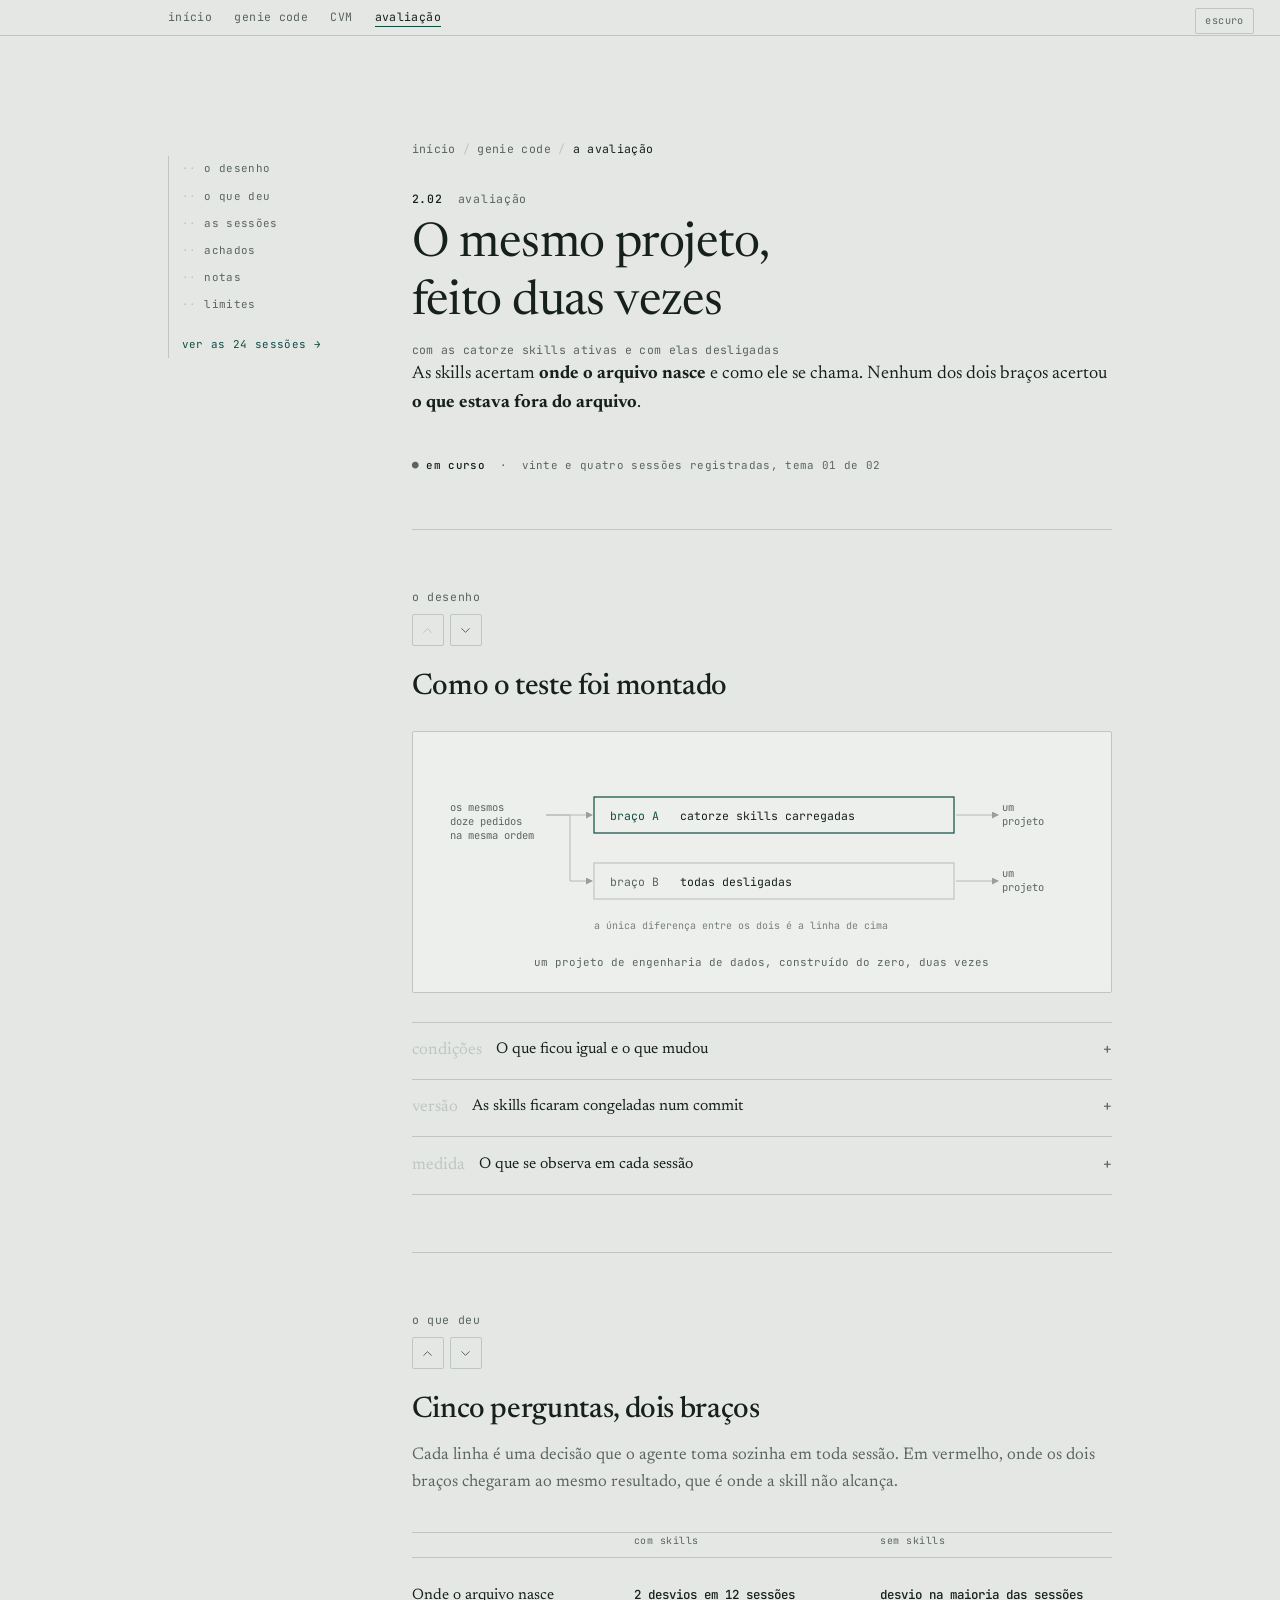
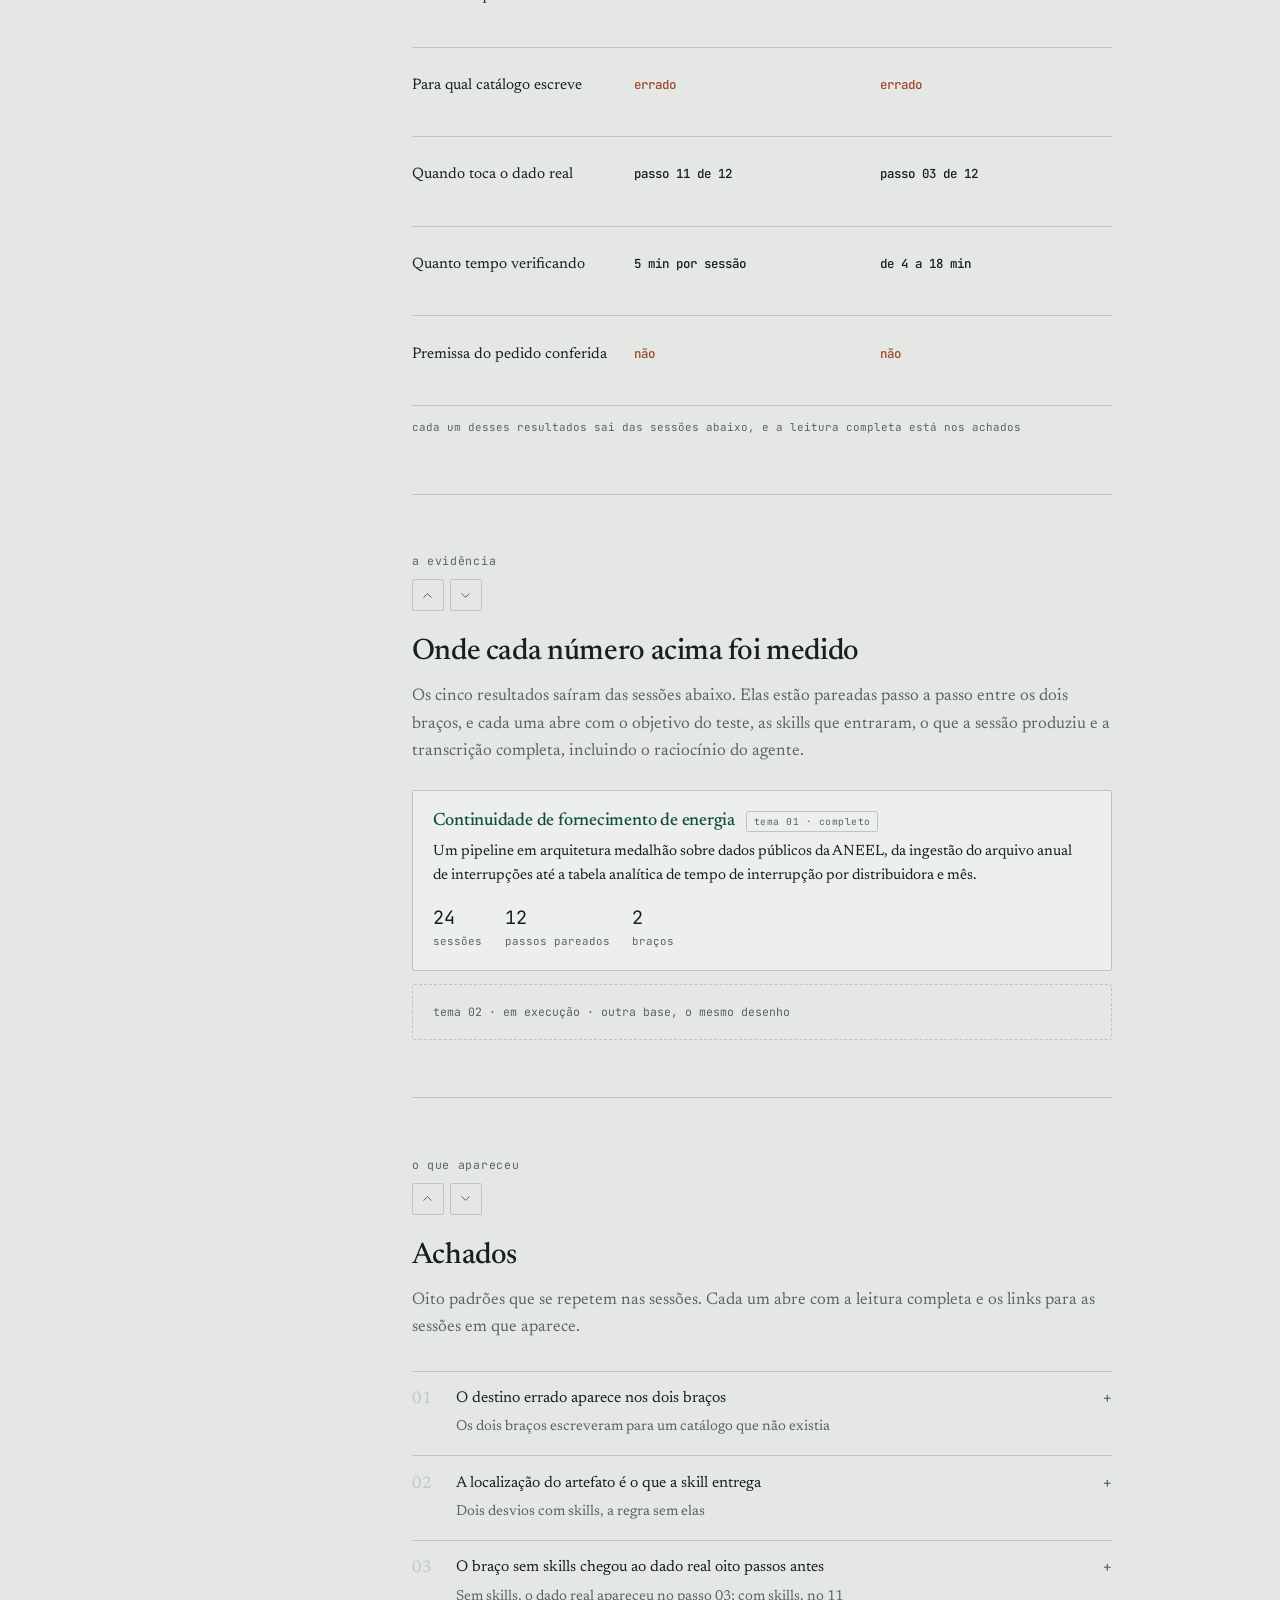
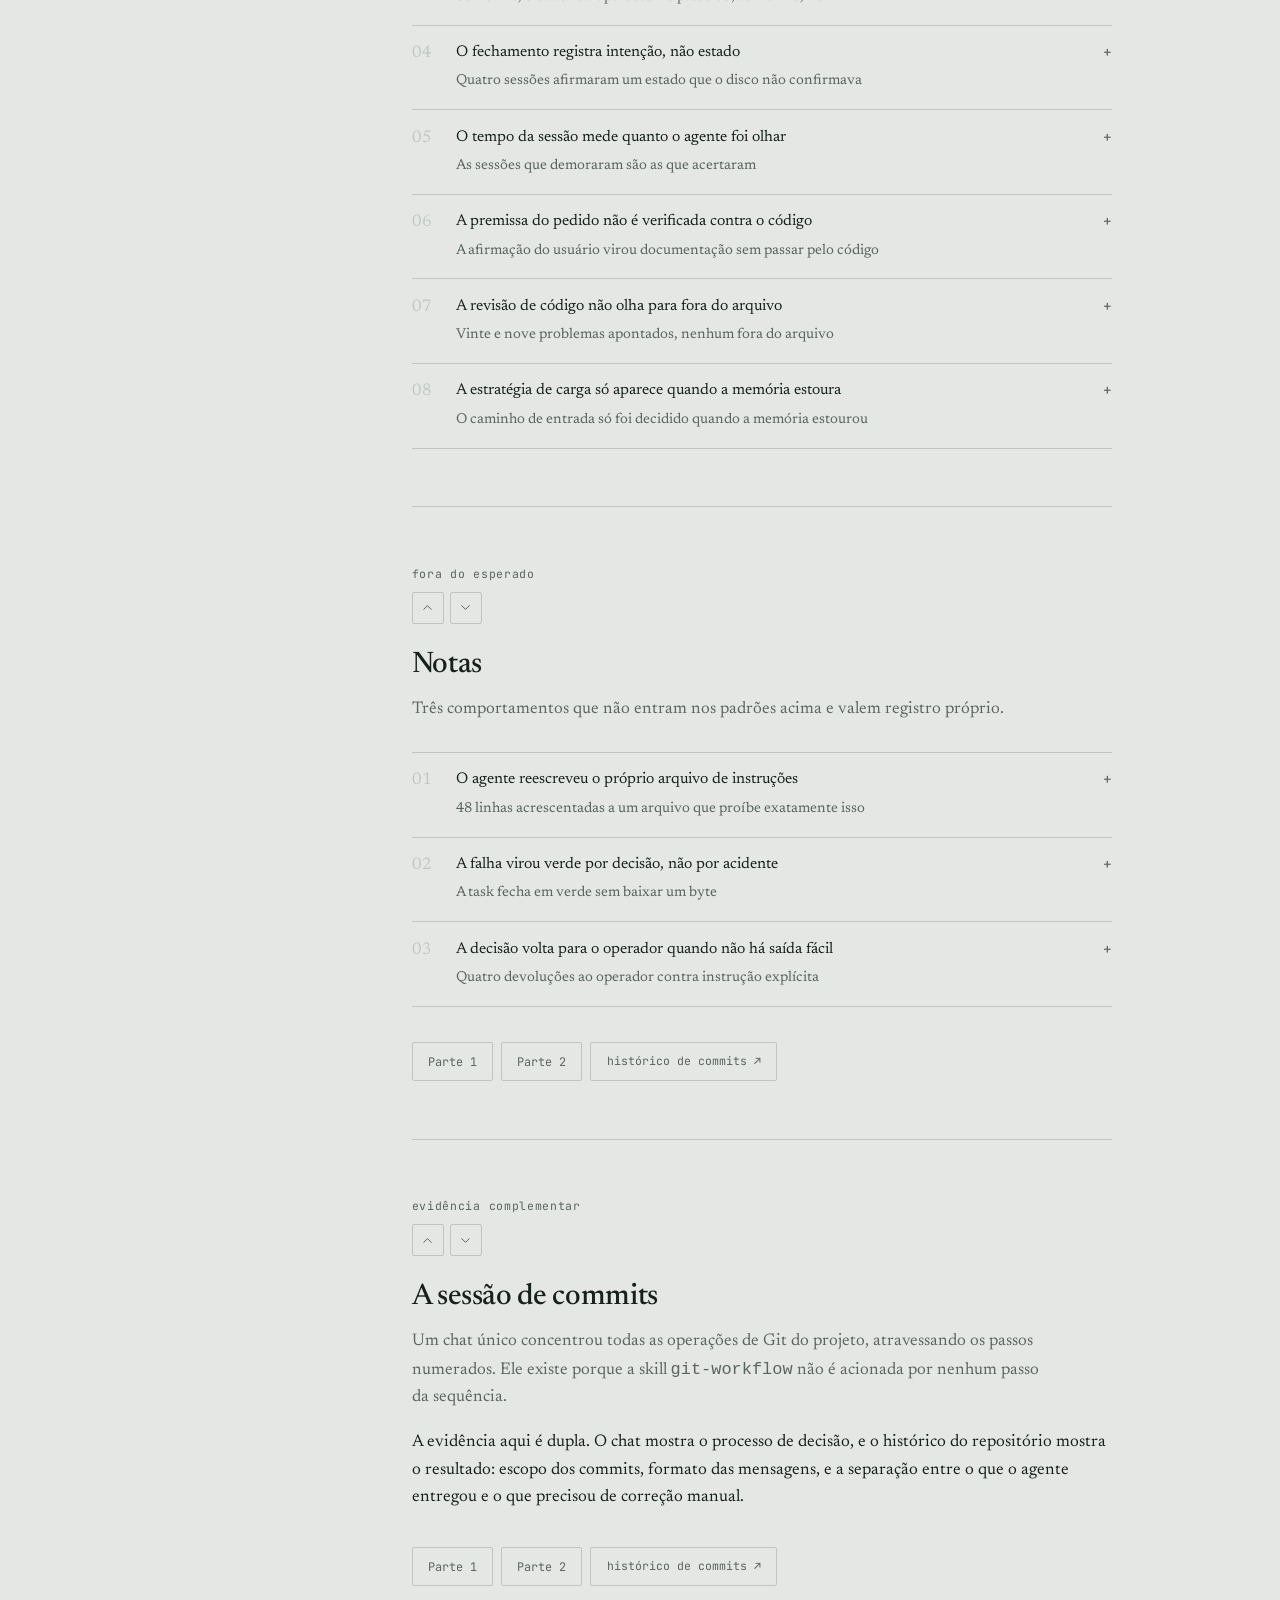
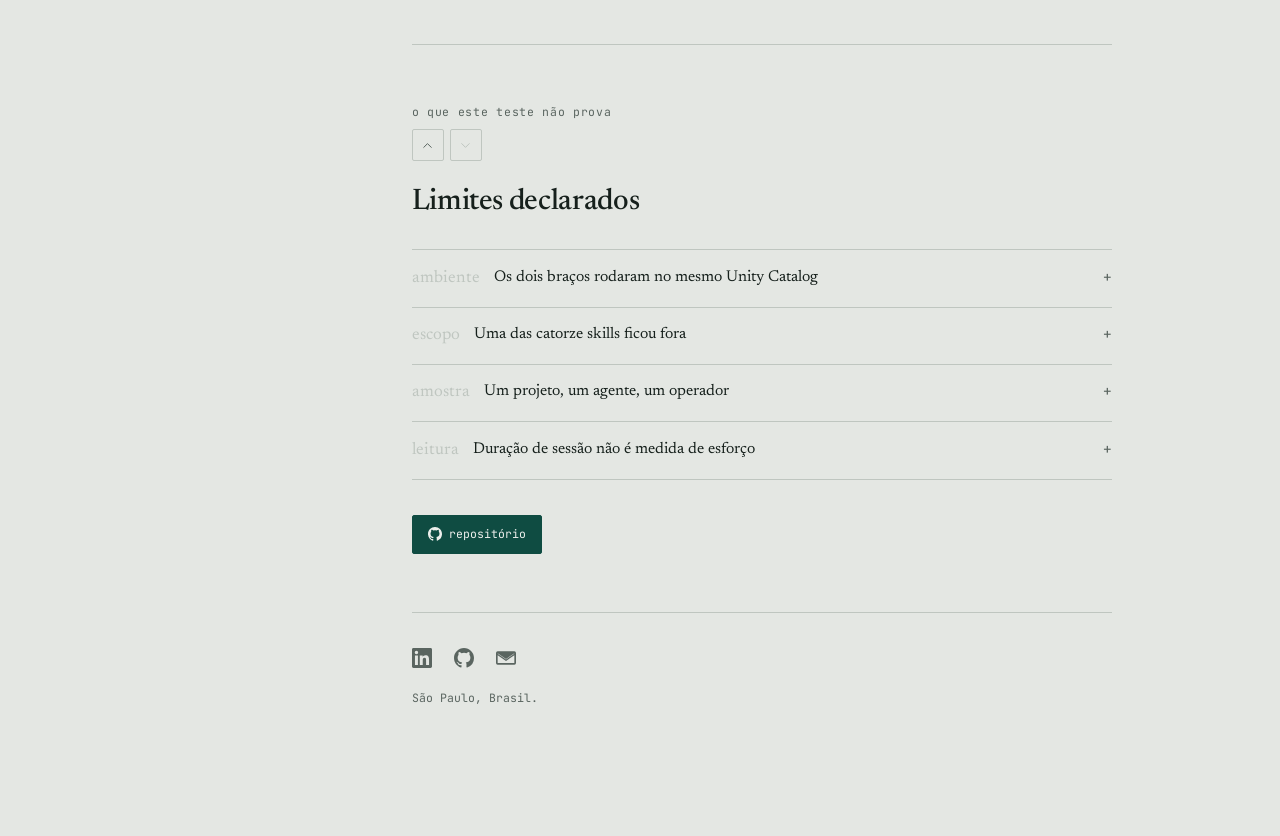
==== commit df3e540b: "feat: mover avaliação para /avaliacao/, redirect em /genie-skills-eval/ O repo genie-skills-eval tem" ====
--- a/avaliacao-skills/index.html
+++ b/avaliacao-skills/index.html
@@ -3,12 +3,12 @@
 <head>
 <meta charset="utf-8">
 <meta name="robots" content="noindex, follow">
-<link rel="canonical" href="https://1pedroosilva.github.io/genie-skills-eval/">
-<meta http-equiv="refresh" content="0; url=/genie-skills-eval/">
+<link rel="canonical" href="https://1pedroosilva.github.io/avaliacao/">
+<meta http-equiv="refresh" content="0; url=/avaliacao/">
 <title>Avaliação das skills do Genie Code</title>
 </head>
 <body>
-<p>A avaliação mudou de endereço. <a href="/genie-skills-eval/">Ir para a avaliação das skills</a>.</p>
-<script>location.replace("/genie-skills-eval/");</script>
+<p>A avaliação mudou de endereço. <a href="/avaliacao/">Ir para a avaliação das skills</a>.</p>
+<script>location.replace("/avaliacao/");</script>
 </body>
 </html>
